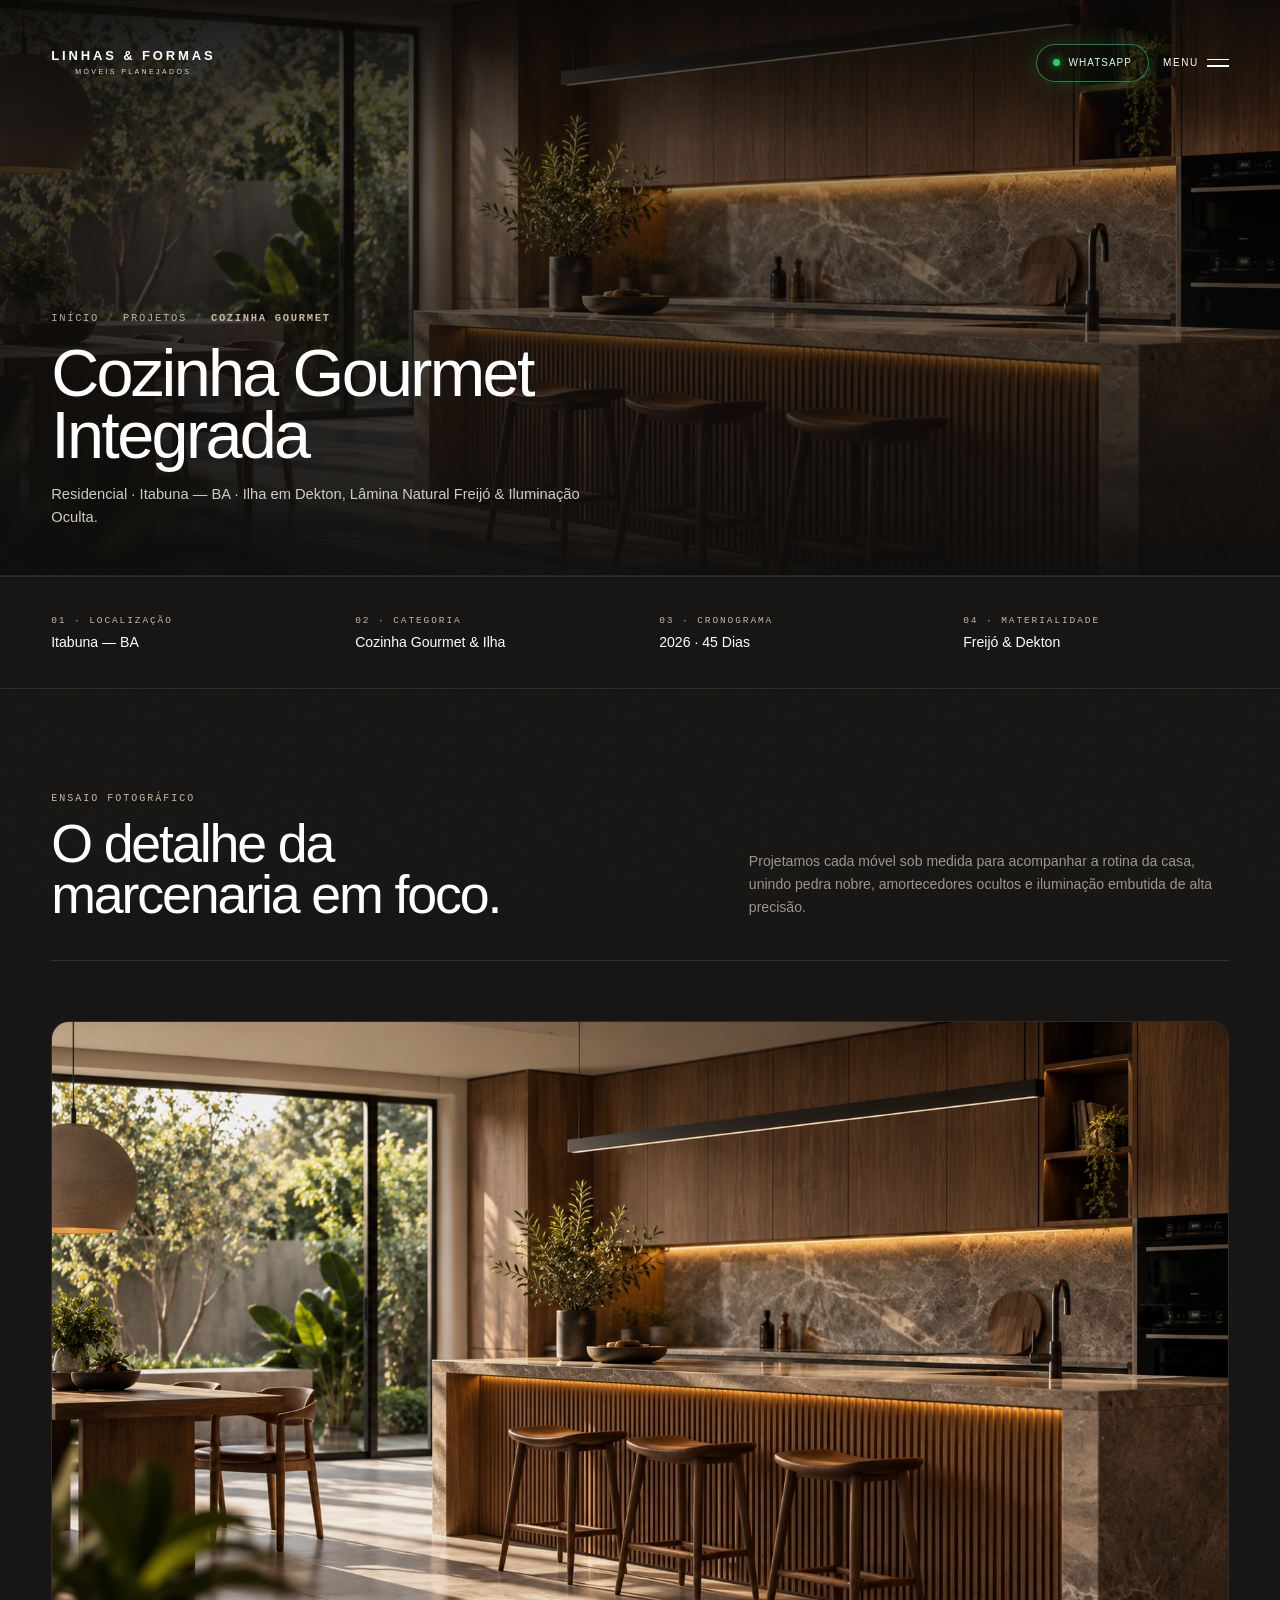
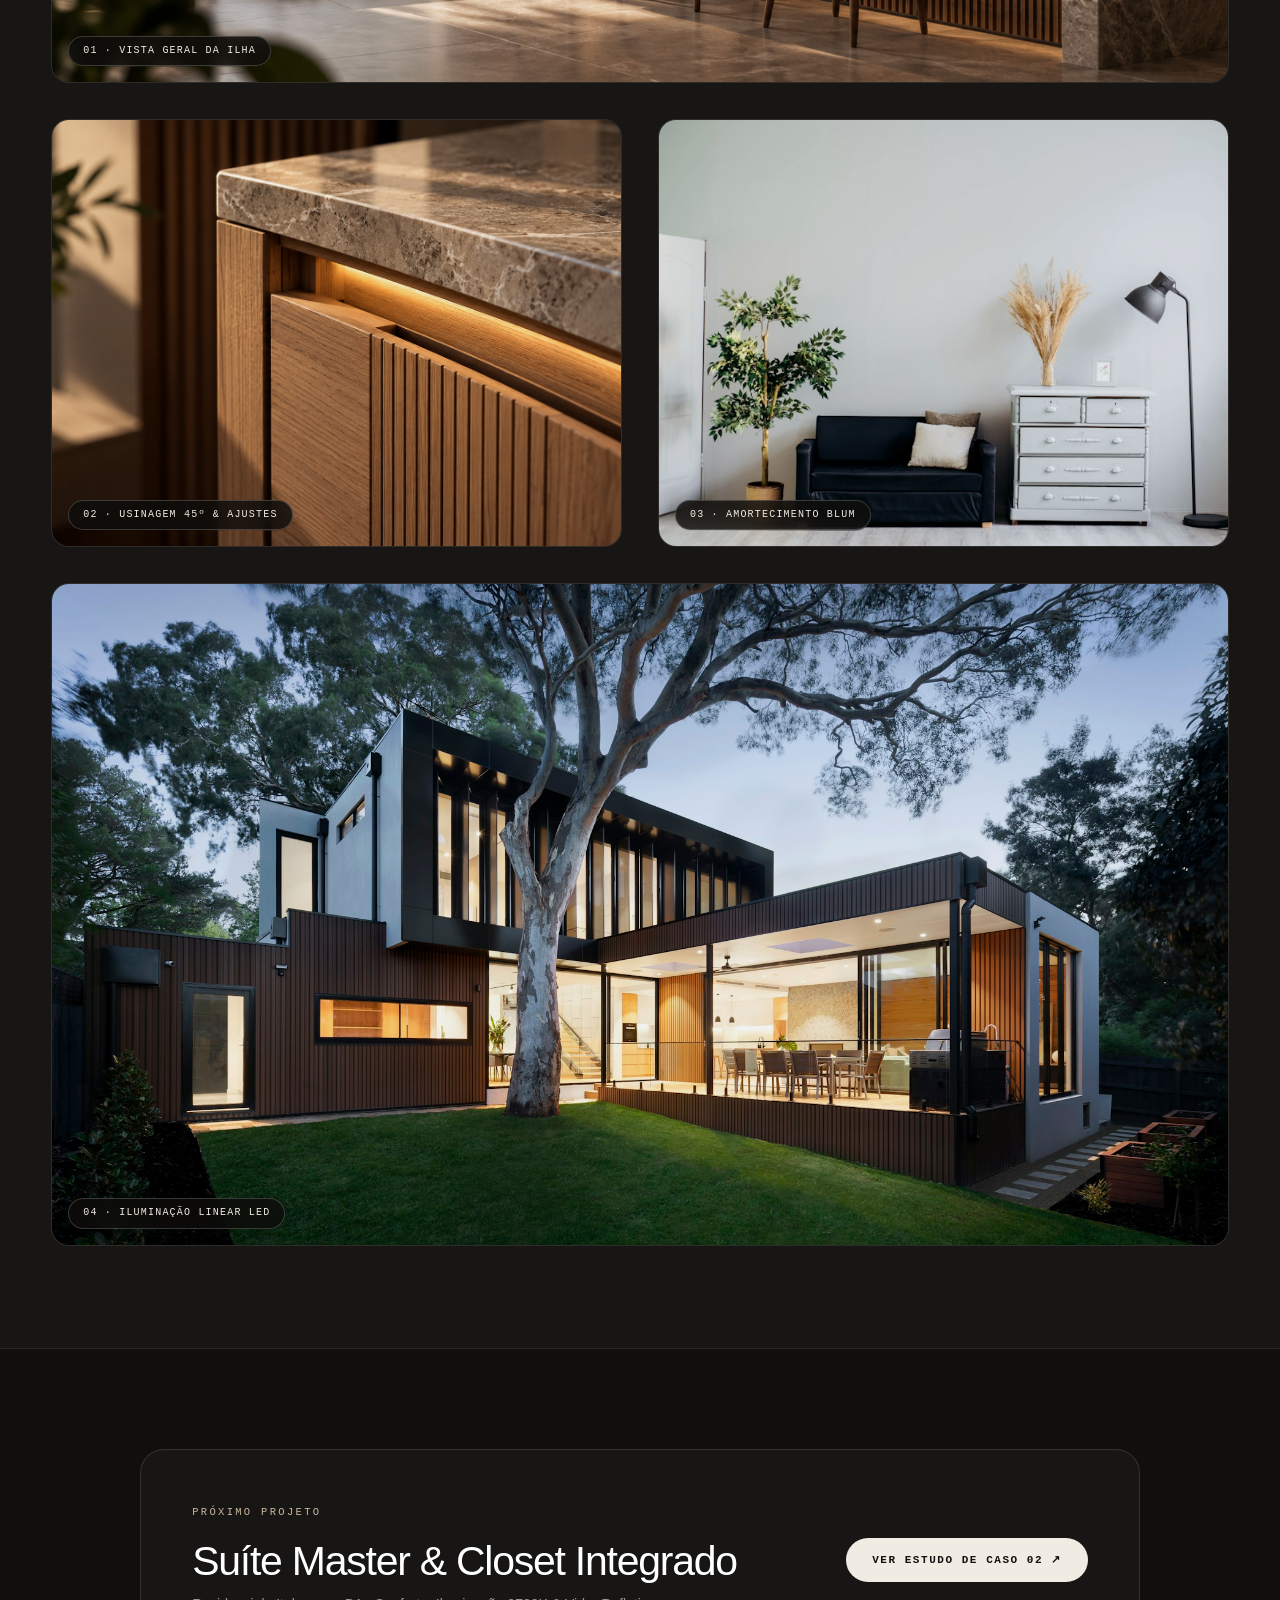
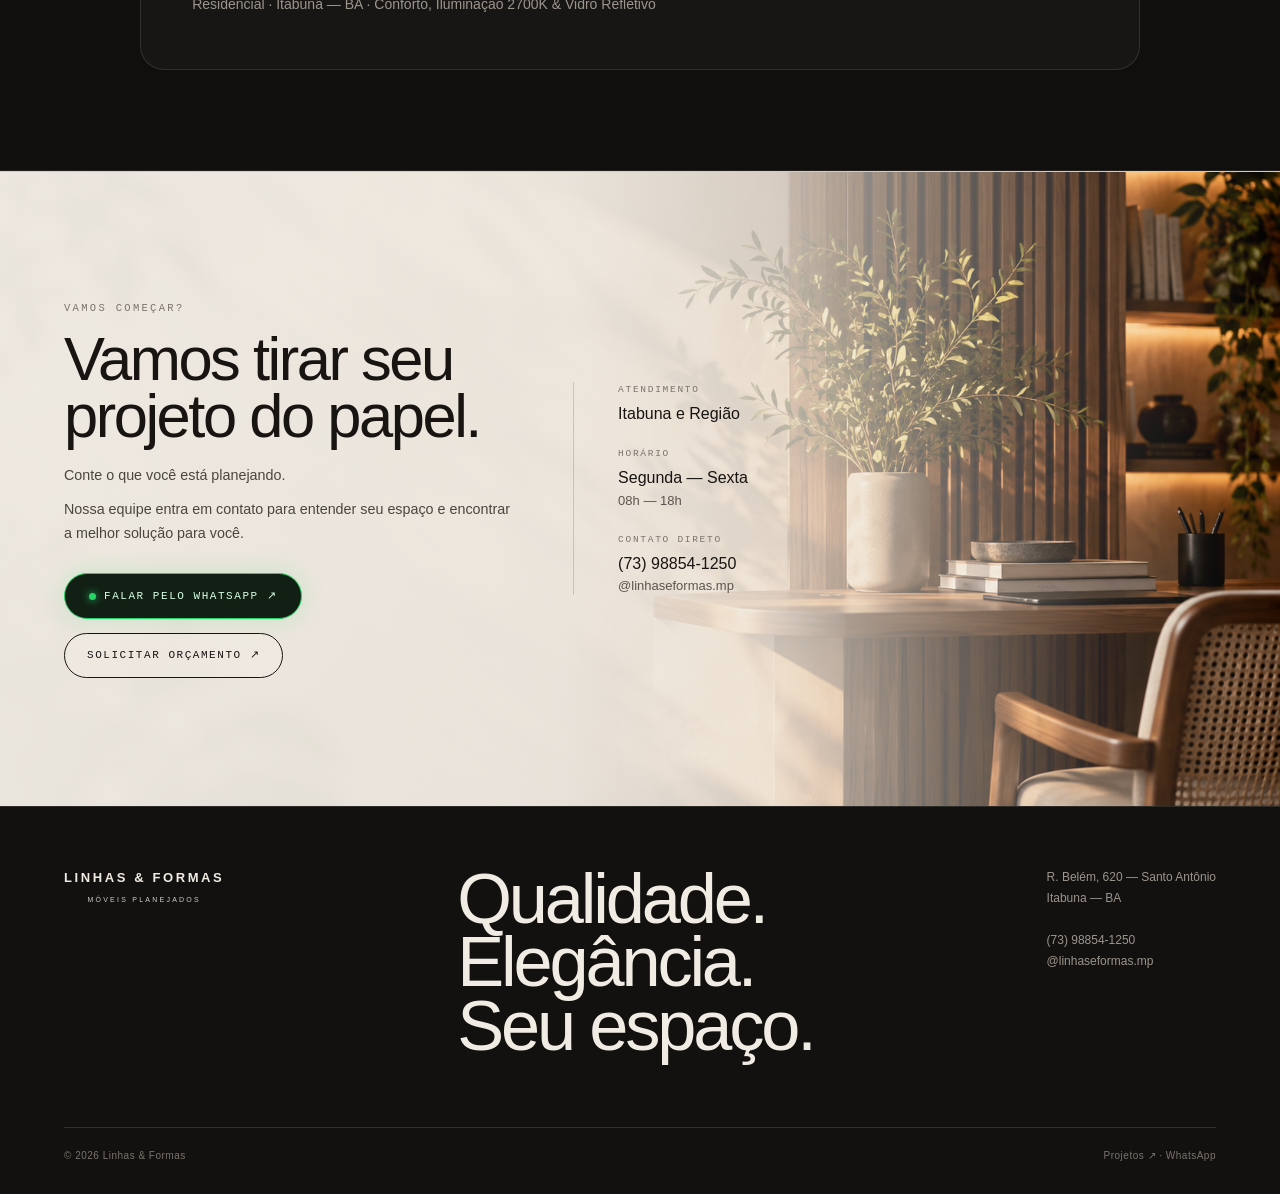
==== projeto-01.html @ cb38737c "Site institucional Linhas e Formas - Versao Completa" ====
<!doctype html>
<html lang="pt-BR">
<head>
  <meta charset="utf-8">
  <meta name="viewport" content="width=device-width, initial-scale=1">
  <title>Cozinha Gourmet Integrada — Linhas &amp; Formas</title>
  <meta name="description" content="Estudo de caso do Projeto 01: Cozinha Gourmet Integrada sob medida em Itabuna — BA. Lâmina natural de nogueira, ilha Calacatta e iluminação oculta.">
  <link rel="preconnect" href="https://fonts.googleapis.com">
  <link rel="preconnect" href="https://fonts.gstatic.com" crossorigin>
  <link href="https://fonts.googleapis.com/css2?family=DM+Sans:ital,opsz,wght@0,9..40,400..600;1,9..40,400..600&family=DM+Serif+Display:ital@0;1&display=swap" rel="stylesheet">
  <link rel="stylesheet" href="styles.css">
</head>
<body class="page-project">
  <div class="progress" aria-hidden="true"></div>
  <div class="cursor" aria-hidden="true"></div>

  <header>
    <a class="logo" href="index.html" aria-label="Linhas e Formas — Página Inicial">
      LINHAS &amp; FORMAS<small>MÓVEIS PLANEJADOS</small>
    </a>
    <div class="header-right">
      <a class="wa magnetic" href="https://wa.me/5573988541250" target="_blank" rel="noopener noreferrer" aria-label="Falar no WhatsApp com a Linhas &amp; Formas">
        <i></i> WhatsApp
      </a>
      <button class="menu-btn" aria-label="Abrir menu de navegação" aria-expanded="false" aria-controls="menuOverlay">
        <span class="menu-label">Menu</span>
        <span class="menu-icon"><span></span><span></span></span>
      </button>
    </div>
  </header>

  <!-- Menu Overlay Editorial Cinematográfico — Duas Colunas com Preview -->
  <div class="menu-overlay" id="menuOverlay" aria-hidden="true" role="dialog" aria-modal="true" aria-label="Menu de navegação">
    <div class="menu-overlay-body">
      <div class="menu-overlay-head">
        <div class="menu-overlay-logo">LINHAS &amp; FORMAS<small>MÓVEIS PLANEJADOS</small></div>
        <button class="menu-close-btn" aria-label="Fechar menu">
          Fechar <span aria-hidden="true">✕</span>
        </button>
      </div>

      <div class="menu-overlay-inner">
        <div class="menu-col-main">
          <span class="menu-col-label">Navegação Editorial</span>
          <nav class="menu-nav-main" aria-label="Menu principal">
            <a href="index.html" class="" data-preview-img="assets/images/unsplash/hero-home.jpg" data-preview-cat="01 · Início" data-preview-sub="Residência, Design &amp; Interiores">
              <span class="menu-num">01</span> Início
            </a>
            <a href="projetos.html" class="" data-preview-img="assets/images/unsplash/hero-projetos.jpg" data-preview-cat="02 · Portfólio" data-preview-sub="Projetos Reais sob Medida">
              <span class="menu-num">02</span> Projetos
            </a>
            <a href="index.html#ambientes" class="menu-close-link" data-preview-img="assets/images/cozinhas.png" data-preview-cat="03 · Ambientes" data-preview-sub="Cozinhas, Dormitórios, Closets e Salas">
              <span class="menu-num">03</span> Ambientes
            </a>
            <a href="index.html#processo" class="menu-close-link" data-preview-img="assets/images/unsplash/process-marcenaria.jpg" data-preview-cat="04 · Processo" data-preview-sub="Medição, Projeto 3D, Produção &amp; Instalação">
              <span class="menu-num">04</span> Processo
            </a>
            <a href="index.html#contato" class="menu-close-link" data-preview-img="assets/images/cta.png" data-preview-cat="05 · Contato" data-preview-sub="Atendimento Dedicado · Itabuna — BA">
              <span class="menu-num">05</span> Contato
            </a>
          </nav>
        </div>

        <div class="menu-col-preview" aria-hidden="true">
          <div class="menu-preview-frame">
            <div class="menu-preview-media">
              <img id="menuPreviewImg" src="assets/images/unsplash/hero-home.jpg" alt="Preview da seção" loading="eager" decoding="async">
            </div>
            <div class="menu-preview-caption">
              <span class="menu-preview-cat" id="menuPreviewCat">01 · Início</span>
              <span class="menu-preview-sub" id="menuPreviewSub">Residência, Design &amp; Interiores</span>
            </div>
            <div class="inner-frame"></div>
          </div>
        </div>
      </div>

      <div class="menu-overlay-subgrid">
        <div class="menu-sub-item">
          <span class="menu-sub-label">Ações Rápidas</span>
          <div class="menu-sub-links">
            <a href="projetos.html">Ver portfólio completo ↗</a>
            <a href="https://wa.me/5573988541250" target="_blank" rel="noopener noreferrer">Falar no WhatsApp ↗</a>
          </div>
        </div>
        <div class="menu-sub-item">
          <span class="menu-sub-label">Showroom &amp; Fábrica</span>
          <p class="menu-sub-text">R. Belém, 620 — Santo Antônio · Itabuna — BA<br>Segunda a Sexta · 08h às 18h</p>
        </div>
      </div>
    </div>

    <div class="menu-overlay-footer" aria-hidden="true">
      <span>R. Belém, 620 — Santo Antônio · Itabuna — BA</span>
      <span>(73) 98854-1250 · @linhaseformas.mp</span>
    </div>
  </div>

  <main>
    <section class="project-hero">
      <div class="project-hero-bg">
        <img src="assets/images/cozinhas.png" alt="Cozinha Gourmet Integrada" fetchpriority="high" loading="eager" decoding="async" width="1920" height="1080">
      </div>
      <div class="project-hero-scrim"></div>
      <div class="project-hero-inner">
        <div class="project-hero-content">
          <div class="breadcrumb-nav">
            <a href="index.html">Início</a>
            <span>/</span>
            <a href="projetos.html">Projetos</a>
            <span>/</span>
            <strong>Cozinha Gourmet</strong>
          </div>
          <h1>Cozinha Gourmet<br>Integrada</h1>
          <p class="hero-copy">Residencial · Itabuna — BA · Ilha em Dekton, Lâmina Natural Freijó &amp; Iluminação Oculta.</p>
        </div>
      </div>
    </section>

    <!-- Ficha Técnica Editorial -->
    <section class="project-meta-bar" aria-label="Ficha técnica do projeto">
      <div class="project-meta-inner">
        <div class="meta-item">
          <span class="meta-label">01 · LOCALIZAÇÃO</span>
          <strong>Itabuna — BA</strong>
        </div>
        <div class="meta-item">
          <span class="meta-label">02 · CATEGORIA</span>
          <strong>Cozinha Gourmet &amp; Ilha</strong>
        </div>
        <div class="meta-item">
          <span class="meta-label">03 · CRONOGRAMA</span>
          <strong>2026 · 45 Dias</strong>
        </div>
        <div class="meta-item">
          <span class="meta-label">04 · MATERIALIDADE</span>
          <strong>Freijó &amp; Dekton</strong>
        </div>
      </div>
    </section>

    <!-- Ensaio Fotográfico com Lightbox Integrado -->
    <section class="case-narrative" id="ensaio">
      <div class="case-narrative-inner">
        <div class="case-head">
          <div>
            <div class="kicker">Ensaio Fotográfico</div>
            <h2 class="section-title">O detalhe da<br>marcenaria em foco.</h2>
          </div>
          <p>Projetamos cada móvel sob medida para acompanhar a rotina da casa, unindo pedra nobre, amortecedores ocultos e iluminação embutida de alta precisão.</p>
        </div>

        <div class="case-grid">
          <div class="case-card-main cursor--view" data-shot-index="0" role="button" tabindex="0" aria-label="Ampliar fotografia: Vista Geral da Ilha Gourmet">
            <div class="shot-media">
              <img src="assets/images/cozinhas.png" alt="Vista Geral da Ilha Gourmet" loading="lazy" decoding="async" width="1200" height="750">
              <div class="shot-badge">01 · Vista Geral da Ilha</div>
            </div>
          </div>

          <div class="case-card-detail cursor--view" data-shot-index="1" role="button" tabindex="0" aria-label="Ampliar fotografia: Usinagem e Acabamento">
            <div class="shot-media">
              <img src="assets/images/materialidade.png" alt="Detalhe de usinagem e junta de precisão" loading="lazy" decoding="async" width="600" height="750">
              <div class="shot-badge">02 · Usinagem 45º &amp; Ajustes</div>
            </div>
          </div>

          <div class="case-card-detail cursor--view" data-shot-index="2" role="button" tabindex="0" aria-label="Ampliar fotografia: Gaveteiros Internos">
            <div class="shot-media">
              <img src="assets/images/unsplash/case-story-det1.jpg" alt="Gavetões internos com amortecimento" loading="lazy" decoding="async" width="600" height="750">
              <div class="shot-badge">03 · Amortecimento Blum</div>
            </div>
          </div>

          <div class="case-card-main cursor--view" data-shot-index="3" role="button" tabindex="0" aria-label="Ampliar fotografia: Perspectiva com Nichos">
            <div class="shot-media">
              <img src="assets/images/unsplash/case-hero.jpg" alt="Perspectiva frontal com nichos iluminados" loading="lazy" decoding="async" width="1200" height="750">
              <div class="shot-badge">04 · Iluminação Linear LED</div>
            </div>
          </div>
        </div>
      </div>
    </section>

    <!-- Próximo Projeto -->
    <section class="next-project-nav" aria-label="Navegar para o próximo projeto">
      <div class="next-project-inner">
        <div class="next-project-content">
          <span class="next-kicker">PRÓXIMO PROJETO</span>
          <h2>Suíte Master &amp; Closet Integrado</h2>
          <p>Residencial · Itabuna — BA · Conforto, Iluminação 2700K &amp; Vidro Refletivo</p>
        </div>
        <a href="projeto-02.html" class="next-project-btn magnetic">Ver estudo de caso 02 ↗</a>
      </div>
    </section>

    <!-- 17. CTA FINAL / CONVERSÃO (SEÇÃO PRINCIPAL DE CONVERSÃO) -->
    <section class="cta cta-conversion" id="contato">
      <div class="cta-bg-layer" aria-hidden="true">
        <img src="assets/images/cta.png" alt="Ambiente planejado Linhas &amp; Formas com marcenaria sob medida" class="cta-bg-img" loading="lazy" decoding="async" width="1920" height="1080">
        <div class="cta-bg-scrim"></div>
      </div>

      <div class="cta-inner reveal">
        <!-- Coluna Esquerda: Headline, Texto, CTAs -->
        <div class="cta-col-main">
          <div class="kicker">VAMOS COMEÇAR?</div>
          <h2 class="cta-title">Vamos tirar seu<br>projeto do papel.</h2>
          <div class="cta-body">
            <p>Conte o que você está planejando.</p>
            <p>Nossa equipe entra em contato para entender seu espaço e encontrar a melhor solução para você.</p>
          </div>
          <div class="cta-actions">
            <a class="wa magnetic" href="https://wa.me/5573988541250" target="_blank" rel="noopener noreferrer" aria-label="Falar pelo WhatsApp com a Linhas &amp; Formas">
              <i></i> FALAR PELO WHATSAPP ↗
            </a>
            <a class="outline-btn magnetic" href="https://wa.me/5573988541250?text=Ol%C3%A1%2C%20gostaria%20de%20solicitar%20um%20or%C3%A7amento%20para%20o%20meu%20projeto." target="_blank" rel="noopener noreferrer" aria-label="Solicitar orçamento para seu projeto">
              SOLICITAR ORÇAMENTO ↗
            </a>
          </div>
        </div>

        <!-- Coluna Centro: Informações de Atendimento -->
        <div class="cta-col-info">
          <div class="cta-info-block">
            <span class="info-label">ATENDIMENTO</span>
            <strong>Itabuna e Região</strong>
          </div>
          <div class="cta-info-block">
            <span class="info-label">HORÁRIO</span>
            <strong>Segunda — Sexta</strong>
            <small>08h — 18h</small>
          </div>
          <div class="cta-info-block">
            <span class="info-label">CONTATO DIRETO</span>
            <strong><a href="tel:+5573988541250">(73) 98854-1250</a></strong>
            <small><a href="https://instagram.com/linhaseformas.mp" target="_blank" rel="noopener noreferrer">@linhaseformas.mp</a></small>
          </div>
        </div>

        <!-- Coluna Direita: Suporte visual cta.png (área limpa de respiro para a marcenaria) -->
        <div class="cta-col-visual-space" aria-hidden="true"></div>
      </div>
    </section>
  </main>

  <footer>
    <div class="foot-top">
      <div>
        <div class="foot-brand">LINHAS &amp; FORMAS<small>MÓVEIS PLANEJADOS</small></div>
      </div>
      <div>
        <div class="foot-title">Qualidade.<br>Elegância.<br>Seu espaço.</div>
      </div>
      <div class="foot-side">
        R. Belém, 620 — Santo Antônio<br>Itabuna — BA<br><br>(73) 98854-1250<br>@linhaseformas.mp
      </div>
    </div>
    <div class="foot-bottom">
      <span>© 2026 Linhas &amp; Formas</span>
      <span><a href="projetos.html">Projetos ↗</a> · <a href="https://wa.me/5573988541250" target="_blank" rel="noopener noreferrer">WhatsApp</a></span>
    </div>
  </footer>

  <!-- Lightbox Modal -->
  <div class="lightbox-overlay" id="lightboxModal" aria-hidden="true" role="dialog" aria-modal="true" aria-label="Visualizador imersivo de fotografia">
    <div class="lightbox-backdrop" id="lightboxBackdrop"></div>
    <div class="lightbox-container">
      <div class="lightbox-head">
        <span class="lightbox-counter" id="lightboxCounter">01 / 04</span>
        <button class="lightbox-close-btn" id="lightboxClose" aria-label="Fechar visualizador (Esc)">
          Fechar <span aria-hidden="true">✕</span>
        </button>
      </div>

      <div class="lightbox-stage" id="lightboxStage">
        <button class="lightbox-nav-btn prev" id="lightboxPrev" aria-label="Fotografia anterior">←</button>
        <div class="lightbox-figure">
          <img id="lightboxImg" src="" alt="Ampliação de fotografia do projeto" decoding="async">
        </div>
        <button class="lightbox-nav-btn next" id="lightboxNext" aria-label="Próxima fotografia">→</button>
      </div>

      <div class="lightbox-footer">
        <p class="lightbox-caption" id="lightboxCaption">01 · Perspectiva contínua</p>
      </div>
    </div>
  </div>

  <script src="https://cdn.jsdelivr.net/npm/gsap@3.13.0/dist/gsap.min.js"></script>
  <script src="https://cdn.jsdelivr.net/npm/gsap@3.13.0/dist/ScrollTrigger.min.js"></script>
  <script src="https://cdn.jsdelivr.net/npm/lenis@1.3.11/dist/lenis.min.js"></script>
  <script src="data-projects.js"></script>
  <script src="app.js"></script>
</body>
</html>
---- styles.css ----
/* ==========================================================================
   LINHAS & FORMAS — DESIGN SYSTEM EDITORIAL & ARQUITETÔNICO
   Identidade: Marcenaria de Alto Padrão · Mobiliário sob Medida
   ========================================================================== */

/* --------------------------------------------------------------------------
   01. DESIGN TOKENS (SISTEMA DE VARIÁVEIS)
   -------------------------------------------------------------------------- */
:root {
  /* Paleta Cromática Mineral & Terrosa */
  --ink: #171412;
  --ink-rgb: 23, 20, 18;
  --ink-light: #24201d;
  --cream: #f1ece3;
  --cream-rgb: 241, 236, 227;
  --cream-soft: #f8f4ec;
  --stone: #e1d9ce;
  --stone-warm: #e8e2d9;
  --warm: #c8b7a0;
  --warm-rgb: 200, 183, 160;
  --muted: #7a746c;
  --muted-light: #9c958c;

  /* Superfícies Escuras Arquitetônicas */
  --dark: #12110f;
  --dark-rgb: 18, 17, 15;
  --dark-surface: #181614;
  --dark-elevated: #241f1a;
  --dark-border: rgba(241, 236, 227, 0.12);

  /* Linhas & Divisores de Desenho Técnico */
  --line: rgba(23, 20, 18, 0.12);
  --line-strong: rgba(23, 20, 18, 0.24);
  --line-subtle: rgba(23, 20, 18, 0.06);
  --lightline: rgba(241, 236, 227, 0.14);
  --lightline-strong: rgba(241, 236, 227, 0.32);
  --lightline-subtle: rgba(241, 236, 227, 0.07);

  /* Ação & Contato */
  --green: #25d366;
  --green-glow: rgba(37, 211, 102, 0.18);

  /* Tipografia Estrutural (Geist Sans & Geist Mono) */
  --font-sans: "Geist", -apple-system, BlinkMacSystemFont, "Segoe UI", Roboto, sans-serif;
  --font-serif: "Geist", -apple-system, BlinkMacSystemFont, "Segoe UI", Roboto, sans-serif;
  --font-mono: "Geist Mono", SFMono-Regular, Menlo, Monaco, Consolas, monospace;

  /* Escala de Espaçamento Editorial (Grid 8pt) */
  --space-3xs: 0.25rem;  /* 4px */
  --space-2xs: 0.5rem;   /* 8px */
  --space-xs:  0.75rem;  /* 12px */
  --space-sm:  1rem;     /* 16px */
  --space-md:  1.5rem;   /* 24px */
  --space-lg:  2rem;     /* 32px */
  --space-xl:  3rem;     /* 48px */
  --space-2xl: 4.5rem;   /* 72px */
  --space-3xl: 6rem;     /* 96px */

  /* Curvas de Motion Editorial */
  --ease-editorial: cubic-bezier(0.16, 1, 0.3, 1);
  --ease-soft: cubic-bezier(0.25, 1, 0.5, 1);
  --duration-fast: 0.22s;
  --duration-normal: 0.45s;
  --duration-slow: 0.85s;
  --duration-deliberate: 1.3s;

  /* Geometria & Molduras */
  --radius-sm: 4px;
  --radius-md: 10px;
  --radius-lg: 20px;
  --radius-card: 26px;
  --radius-pill: 9999px;
}

/* --------------------------------------------------------------------------
   02. RESET & FUNDAÇÃO
   -------------------------------------------------------------------------- */
*, *::before, *::after {
  box-sizing: border-box;
  margin: 0;
  padding: 0;
}

html {
  scroll-behavior: auto;
  text-size-adjust: 100%;
  -webkit-text-size-adjust: 100%;
  overflow-x: hidden;
  width: 100%;
}

body {
  margin: 0;
  background-color: var(--cream);
  color: var(--ink);
  font-family: var(--font-sans);
  font-size: 15px;
  line-height: 1.65;
  font-weight: 400;
  overflow-x: hidden;
  width: 100%;
  -webkit-font-smoothing: antialiased;
  -moz-osx-font-smoothing: grayscale;
}

body.page-project,
body.page-projetos {
  background-color: #0e0d0c;
  color: var(--cream);
}


/* Textura sutil de granulação arquitetônica */
body::before {
  content: "";
  position: fixed;
  inset: 0;
  pointer-events: none;
  z-index: 900;
  opacity: 0.024;
  background-image: url("data:image/svg+xml,%3Csvg xmlns='http://www.w3.org/2000/svg' width='160' height='160' viewBox='0 0 160 160'%3E%3Cfilter id='n'%3E%3CfeTurbulence type='fractalNoise' baseFrequency='.85' numOctaves='3' stitchTiles='stitch'/%3E%3C/filter%3E%3Crect width='100%25' height='100%25' filter='url(%23n)'/%3E%3C/svg%3E");
}

::selection {
  background: #2b251f;
  color: #f5f0e8;
}

a {
  text-decoration: none;
  color: inherit;
  transition: opacity var(--duration-fast) var(--ease-editorial), color var(--duration-fast) var(--ease-editorial);
}

img, video {
  display: block;
  width: 100%;
  height: 100%;
  object-fit: cover;
}

button {
  font: inherit;
  background: none;
  border: none;
  cursor: pointer;
  color: inherit;
}

/* --------------------------------------------------------------------------
   03. ELEMENTOS DE SISTEMA & CURSOR CONTEXTUAL (DESKTOP)
   -------------------------------------------------------------------------- */
.progress {
  position: fixed;
  z-index: 999;
  left: 0;
  top: 0;
  width: 0%;
  height: 2px;
  background: #ffffff;
  mix-blend-mode: difference;
  pointer-events: none;
}

.cursor {
  position: fixed;
  z-index: 1000;
  width: 14px;
  height: 14px;
  border: 1px solid rgba(255, 255, 255, 0.75);
  border-radius: 50%;
  pointer-events: none;
  transform: translate(-50%, -50%) scale(0);
  mix-blend-mode: difference;
  transition: transform 0.2s var(--ease-editorial), background-color 0.2s ease, border-color 0.2s ease, width 0.22s ease, height 0.22s ease;
}

.cursor.show {
  transform: translate(-50%, -50%) scale(1);
}

.cursor.cursor--link {
  width: 26px;
  height: 26px;
  background-color: rgba(255, 255, 255, 0.15);
  border-color: #ffffff;
}

.cursor.cursor--view {
  width: 38px;
  height: 38px;
  background-color: rgba(255, 255, 255, 0.1);
  border-color: rgba(255, 255, 255, 0.9);
}

.cursor.cursor--hotspot {
  width: 32px;
  height: 32px;
  border-color: #ffffff;
  background-color: rgba(255, 255, 255, 0.25);
}

/* Acessibilidade de Foco */
:focus-visible {
  outline: 2px solid currentColor;
  outline-offset: 3px;
}

button:focus-visible,
a:focus-visible {
  outline: 2px solid #ffffff;
  outline-offset: 3px;
}

/* --------------------------------------------------------------------------
   04. CABEÇALHO & NAVEGAÇÃO
   -------------------------------------------------------------------------- */
header {
  position: fixed;
  z-index: 100;
  left: 0;
  top: 0;
  width: 100%;
  padding: clamp(28px, 3.4vw, 44px) clamp(32px, 4vw, 64px);
  display: flex;
  align-items: center;
  justify-content: space-between;
  color: #ffffff;
  background: transparent;
  border-bottom: none;
  box-shadow: none;
  transition: padding var(--duration-normal) var(--ease-editorial),
              background var(--duration-normal) var(--ease-editorial),
              border-color var(--duration-normal) var(--ease-editorial),
              box-shadow var(--duration-normal) var(--ease-editorial);
}

/* Scrim Gradient de Proteção no Topo — Garante 100% de legibilidade sobre qualquer fotografia */
header::before {
  content: "";
  position: absolute;
  top: 0;
  left: 0;
  right: 0;
  height: 140px;
  background: linear-gradient(180deg, rgba(8, 7, 6, 0.68) 0%, rgba(8, 7, 6, 0.28) 55%, rgba(8, 7, 6, 0) 100%);
  pointer-events: none;
  z-index: -1;
  opacity: 1;
  transition: opacity var(--duration-normal) var(--ease-editorial);
}

header.scrolled::before {
  opacity: 0;
}

header.scrolled {
  background: rgba(9, 7, 6, 0.92);
  backdrop-filter: blur(18px);
  -webkit-backdrop-filter: blur(18px);
  border-bottom: 1px solid rgba(255, 255, 255, 0.10);
  box-shadow: 0 8px 32px rgba(0, 0, 0, 0.45);
  padding: 14px 36px;
}

/* Home Header: Logo perfeitamente centralizada */
header.header-home {
  position: fixed;
  display: flex;
  align-items: center;
  justify-content: space-between;
}

header.header-home .logo {
  position: absolute;
  left: 50%;
  transform: translateX(-50%);
  text-align: center;
}

.header-left {
  display: flex;
  align-items: center;
}

.header-city {
  font-size: 9px;
  letter-spacing: 0.2em;
  text-transform: uppercase;
  color: rgba(255, 255, 255, 0.7);
  font-weight: 500;
}

.logo {
  font-size: 13px;
  font-weight: 600;
  letter-spacing: 0.22em;
  line-height: 0.95;
  display: inline-block;
  transition: transform var(--duration-fast);
}

.logo:active {
  transform: scale(0.98);
}

.logo small {
  display: block;
  font-size: 7px;
  text-align: center;
  letter-spacing: 0.34em;
  margin-top: 6px;
  font-weight: 400;
  opacity: 0.85;
}

.nav {
  display: flex;
  gap: 34px;
  font-size: 10px;
  text-transform: uppercase;
  letter-spacing: 0.16em;
  font-weight: 500;
}

.nav a {
  opacity: 0.72;
  position: relative;
  padding: 4px 0;
  transition: opacity var(--duration-fast);
}

.nav a::after {
  content: "";
  position: absolute;
  bottom: 0;
  left: 0;
  width: 0%;
  height: 1px;
  background-color: currentColor;
  transition: width var(--duration-normal) var(--ease-editorial);
}

.nav a:hover,
.nav a.active {
  opacity: 1;
}

.nav a:hover::after,
.nav a.active::after {
  width: 100%;
}

.header-right {
  display: flex;
  gap: 14px;
  align-items: center;
}

.mini-link {
  font-size: 10px;
  letter-spacing: 0.12em;
  text-transform: uppercase;
  font-weight: 500;
  border: 1px solid rgba(255, 255, 255, 0.38);
  padding: 10px 16px;
  border-radius: var(--radius-pill);
  transition: background-color var(--duration-fast), border-color var(--duration-fast), transform var(--duration-fast);
}

.mini-link:hover {
  background-color: rgba(255, 255, 255, 0.12);
  border-color: #ffffff;
}

.mini-link:active {
  transform: scale(0.97);
}

.wa {
  display: inline-flex;
  align-items: center;
  gap: 9px;
  border: 1px solid rgba(37, 211, 102, 0.6);
  padding: 10px 16px;
  border-radius: var(--radius-pill);
  color: #d9ffe5;
  background: rgba(5, 20, 10, 0.3);
  font-size: 10px;
  letter-spacing: 0.1em;
  text-transform: uppercase;
  font-weight: 500;
  box-shadow: 0 0 24px var(--green-glow);
  transition: transform var(--duration-fast) var(--ease-editorial), background var(--duration-normal) var(--ease-editorial), color var(--duration-normal) var(--ease-editorial), box-shadow var(--duration-normal) var(--ease-editorial);
}

.wa:hover {
  background: var(--green);
  color: #06150b;
  box-shadow: 0 0 36px rgba(37, 211, 102, 0.4);
  transform: translateY(-1px);
}

.wa:active {
  transform: scale(0.97);
}

.wa i {
  width: 7px;
  height: 7px;
  border-radius: 50%;
  background: var(--green);
  box-shadow: 0 0 8px var(--green);
  flex-shrink: 0;
}

/* Botão Menu — visível em todos os viewports */
.menu-btn {
  display: flex;
  align-items: center;
  gap: 8px;
  padding: 8px 0;
  cursor: pointer;
  z-index: 102;
}

.menu-label {
  font-size: 10px;
  letter-spacing: 0.16em;
  text-transform: uppercase;
  font-weight: 500;
  color: inherit;
  transition: opacity var(--duration-fast);
}

.menu-btn:hover .menu-label {
  opacity: 0.65;
}

.menu-icon {
  display: flex;
  flex-direction: column;
  justify-content: center;
  gap: 5px;
  width: 22px;
}

.menu-icon span {
  display: block;
  width: 22px;
  height: 1.5px;
  background: currentColor;
  transition: transform var(--duration-normal) var(--ease-editorial), opacity var(--duration-fast);
}

.menu-btn.open .menu-icon span:first-child {
  transform: translateY(6.5px) rotate(45deg);
}

.menu-btn.open .menu-icon span:last-child {
  transform: translateY(-6.5px) rotate(-45deg);
}

/* Breadcrumb integrado no header (só projeto-01.html) */
.header-breadcrumb {
  position: absolute;
  left: 50%;
  transform: translateX(-50%);
  display: flex;
  align-items: center;
  gap: 8px;
  font-size: 10px;
  letter-spacing: 0.12em;
  text-transform: uppercase;
  font-weight: 500;
  color: rgba(255, 255, 255, 0.75);
  white-space: nowrap;
  pointer-events: none;
}

.header-breadcrumb a {
  pointer-events: auto;
  color: rgba(255, 255, 255, 0.6);
  transition: color var(--duration-fast);
}

.header-breadcrumb a:hover {
  color: #ffffff;
}

.header-breadcrumb .sep {
  opacity: 0.4;
  font-size: 9px;
}

.header-breadcrumb .bc-current {
  color: rgba(255, 255, 255, 0.95);
}

/* Mobile toggle legado (mantido para compatibilidade) */
.mobile-toggle {
  display: none;
  flex-direction: column;
  justify-content: center;
  gap: 5px;
  width: 34px;
  height: 34px;
  padding: 0;
  z-index: 102;
}

.mobile-toggle span {
  display: block;
  width: 22px;
  height: 1.5px;
  background: #ffffff;
  transition: transform var(--duration-normal) var(--ease-editorial), opacity var(--duration-fast);
}

.mobile-toggle.open span:first-child {
  transform: translateY(6.5px) rotate(45deg);
}

.mobile-toggle.open span:last-child {
  transform: translateY(-6.5px) rotate(-45deg);
}


/* Menu Overlay Editorial Cinematográfico — Full Screen, Duas Colunas com Preview */
.menu-overlay {
  position: fixed;
  inset: 0;
  background: #0d0c0b;
  color: var(--cream);
  z-index: 999;
  display: flex;
  flex-direction: column;
  padding: 0 clamp(20px, 4vw, 56px) clamp(16px, 2.5vh, 28px);
  opacity: 0;
  pointer-events: none;
  transform: translateY(20px);
  transition: opacity 0.45s var(--ease-editorial), transform 0.45s var(--ease-editorial);
  backdrop-filter: blur(24px);
  -webkit-backdrop-filter: blur(24px);
  box-sizing: border-box;
}

.menu-overlay.open {
  opacity: 1;
  pointer-events: auto;
  transform: translateY(0);
}

.menu-overlay-body {
  flex: 1;
  overflow-y: auto;
  min-height: 0;
  display: flex;
  flex-direction: column;
  justify-content: flex-start;
  -webkit-overflow-scrolling: touch;
  scrollbar-width: thin;
  scrollbar-color: rgba(255, 255, 255, 0.18) transparent;
  padding-bottom: 20px;
}

.menu-overlay-body::-webkit-scrollbar {
  width: 4px;
}

.menu-overlay-body::-webkit-scrollbar-thumb {
  background: rgba(255, 255, 255, 0.18);
  border-radius: 2px;
}

/* Header interno do overlay (logo + botão fechar) */
.menu-overlay-head {
  display: flex;
  align-items: center;
  justify-content: space-between;
  padding: clamp(14px, 2vw, 24px) 0;
  border-bottom: 1px solid var(--lightline-subtle);
  margin-bottom: clamp(16px, 2vw, 28px);
  flex-shrink: 0;
}

.menu-overlay-logo {
  font-size: 13px;
  font-weight: 600;
  letter-spacing: 0.22em;
  line-height: 0.95;
}

.menu-overlay-logo small {
  display: block;
  font-size: 7px;
  letter-spacing: 0.34em;
  margin-top: 6px;
  font-weight: 400;
  opacity: 0.6;
}

.menu-close-btn {
  display: flex;
  align-items: center;
  gap: 8px;
  font-size: 10px;
  letter-spacing: 0.16em;
  text-transform: uppercase;
  font-weight: 500;
  color: var(--cream);
  opacity: 0.85;
  cursor: pointer;
  padding: 6px 12px;
  border-radius: var(--radius-pill);
  border: 1px solid var(--lightline-subtle);
  transition: opacity var(--duration-fast), border-color var(--duration-fast), background-color var(--duration-fast);
}

.menu-close-btn:hover {
  opacity: 1;
  border-color: rgba(255, 255, 255, 0.4);
  background-color: rgba(255, 255, 255, 0.06);
}

.menu-close-btn span {
  font-size: 11px;
  line-height: 1;
}

/* Grid interno: links principais + preview visual */
.menu-overlay-inner {
  display: grid;
  grid-template-columns: 1.15fr 0.85fr;
  gap: clamp(24px, 4vw, 56px);
  align-items: center;
  flex: 1;
  min-height: min-content;
}

.menu-col-label {
  display: block;
  font-size: 9px;
  letter-spacing: 0.22em;
  text-transform: uppercase;
  color: var(--muted-light);
  margin-bottom: 12px;
  font-weight: 500;
  opacity: 0;
}

.menu-nav-main {
  display: flex;
  flex-direction: column;
  gap: 2px;
}

.menu-nav-main a {
  font-family: var(--font-serif);
  font-size: clamp(30px, 3.8vw, 58px);
  line-height: 1.12;
  color: var(--cream);
  opacity: 0;
  display: flex;
  align-items: baseline;
  gap: clamp(10px, 1.4vw, 20px);
  letter-spacing: -0.02em;
  transition: color var(--duration-fast) var(--ease-editorial), transform var(--duration-fast) var(--ease-editorial), opacity var(--duration-fast) ease;
  padding: 3px 0;
}

.menu-num {
  font-family: var(--font-sans);
  font-size: clamp(10px, 0.95vw, 12px);
  letter-spacing: 0.16em;
  font-weight: 500;
  color: var(--muted-light);
  transition: color var(--duration-fast) ease;
  flex-shrink: 0;
}

.menu-nav-main a:hover {
  color: #ffffff;
  transform: translateX(8px);
}

.menu-nav-main a:hover .menu-num {
  color: var(--warm);
}

/* Focus contextual entre links no hover */
.menu-nav-main:hover a:not(:hover) {
  opacity: 0.38 !important;
}

.menu-nav-main a.active {
  color: var(--warm);
}

/* Coluna de Preview Visual Contextual (Desktop) */
.menu-col-preview {
  display: block;
  width: 100%;
  max-width: 420px;
  aspect-ratio: 16 / 11;
  border-radius: 18px;
  overflow: hidden;
  background: #141210;
  box-shadow: 0 20px 50px rgba(0, 0, 0, 0.65);
  border: 1px solid rgba(255, 255, 255, 0.08);
  justify-self: end;
  position: relative;
  opacity: 0;
}

.menu-preview-frame {
  position: relative;
  width: 100%;
  height: 100%;
  overflow: hidden;
  border-radius: 18px;
}

.menu-preview-media {
  position: absolute;
  inset: 0;
  width: 100%;
  height: 100%;
}

.menu-preview-media img {
  width: 100%;
  height: 100%;
  object-fit: cover;
  transition: transform 0.6s var(--ease-editorial), filter 0.6s ease;
}

.menu-preview-caption {
  position: absolute;
  bottom: 14px;
  left: 14px;
  right: 14px;
  padding: 8px 14px;
  background: rgba(14, 12, 10, 0.82);
  backdrop-filter: blur(14px);
  -webkit-backdrop-filter: blur(14px);
  border: 1px solid rgba(241, 236, 227, 0.14);
  border-radius: 10px;
  display: flex;
  flex-direction: column;
  gap: 2px;
  z-index: 3;
  pointer-events: none;
  transition: opacity 0.35s ease, transform 0.35s ease;
}

.menu-preview-cat {
  font-size: 9px;
  letter-spacing: 0.18em;
  text-transform: uppercase;
  color: var(--warm);
  font-weight: 600;
}

.menu-preview-sub {
  font-size: 11.5px;
  color: var(--cream);
  font-weight: 400;
  line-height: 1.3;
  white-space: nowrap;
  overflow: hidden;
  text-overflow: ellipsis;
}

/* Moldura interna concêntrica no preview */
.menu-preview-frame .inner-frame {
  position: absolute;
  inset: 10px;
  pointer-events: none;
  border: 1px solid rgba(255, 255, 255, 0.14);
  border-radius: 8px;
  z-index: 2;
}

/* Subgrid de Ações Rápidas & Contato */
.menu-overlay-subgrid {
  display: grid;
  grid-template-columns: 1fr 1fr;
  gap: 28px;
  padding-top: clamp(14px, 1.8vw, 24px);
  border-top: 1px solid var(--lightline-subtle);
  margin-top: clamp(14px, 1.8vw, 24px);
  flex-shrink: 0;
  opacity: 0;
}

.menu-sub-label {
  display: block;
  font-size: 9px;
  letter-spacing: 0.2em;
  text-transform: uppercase;
  color: var(--muted-light);
  margin-bottom: 6px;
  font-weight: 500;
}

.menu-sub-links {
  display: flex;
  flex-wrap: wrap;
  gap: 16px;
}

.menu-sub-links a {
  font-size: 12.5px;
  color: var(--cream);
  opacity: 0.82;
  transition: opacity var(--duration-fast), color var(--duration-fast), transform var(--duration-fast);
  display: inline-block;
}

.menu-sub-links a:hover {
  opacity: 1;
  color: var(--warm);
  transform: translateX(3px);
}

.menu-sub-text {
  font-size: 11.5px;
  color: var(--muted-light);
  line-height: 1.5;
  margin: 0;
}

/* Footer do overlay */
.menu-overlay-footer {
  border-top: 1px solid var(--lightline-subtle);
  padding-top: 12px;
  margin-top: auto;
  display: flex;
  justify-content: space-between;
  align-items: flex-end;
  font-size: 10.5px;
  color: var(--muted-light);
  letter-spacing: 0.04em;
  line-height: 1.5;
  opacity: 0;
  flex-shrink: 0;
}

/* Regras de altura para laptops compactos e telas médias */
@media (max-height: 800px) {
  .menu-overlay-head {
    padding: 12px 0;
    margin-bottom: 12px;
  }
  .menu-col-label {
    margin-bottom: 8px;
  }
  .menu-nav-main a {
    font-size: clamp(24px, 3.2vw, 42px);
    padding: 2px 0;
    gap: 12px;
  }
  .menu-col-preview {
    max-width: 340px;
    aspect-ratio: 16 / 10;
  }
  .menu-overlay-subgrid {
    margin-top: 14px;
    padding-top: 12px;
    gap: 20px;
  }
  .menu-overlay-footer {
    padding-top: 10px;
  }
}

@media (max-height: 680px) {
  .menu-overlay {
    padding: 0 clamp(16px, 3vw, 36px) 12px;
  }
  .menu-overlay-head {
    padding: 8px 0;
    margin-bottom: 8px;
  }
  .menu-nav-main a {
    font-size: clamp(20px, 2.6vw, 32px);
    padding: 1px 0;
    gap: 8px;
  }
  .menu-col-preview {
    max-width: 260px;
    aspect-ratio: 16 / 9;
  }
  .menu-preview-caption {
    display: none;
  }
  .menu-overlay-subgrid {
    margin-top: 10px;
    padding-top: 8px;
    gap: 12px;
  }
  .menu-sub-links a {
    font-size: 11.5px;
  }
  .menu-sub-text {
    font-size: 10.5px;
  }
  .menu-overlay-footer {
    display: none;
  }
}

@media (max-height: 560px) {
  .menu-col-preview {
    display: none;
  }
  .menu-overlay-inner {
    grid-template-columns: 1fr;
    gap: 12px;
  }
  .menu-nav-main a {
    font-size: 20px;
    padding: 2px 0;
  }
  .menu-overlay-subgrid {
    margin-top: 8px;
    padding-top: 8px;
    grid-template-columns: 1fr 1fr;
  }
}

@media (max-width: 960px) {
  .menu-overlay-inner {
    grid-template-columns: 1fr;
    gap: 16px;
  }

  .menu-col-preview {
    display: none;
  }

  .menu-nav-main a {
    font-size: clamp(26px, 6vw, 42px);
    gap: 12px;
  }

  .menu-overlay-subgrid {
    grid-template-columns: 1fr;
    gap: 16px;
    padding-top: 16px;
    margin-top: 16px;
  }
}


/* --------------------------------------------------------------------------
   05. HERO SECTIONS (HOME, PORTFÓLIO, DETALHE)
   -------------------------------------------------------------------------- */
.hero {
  height: 100svh;
  min-height: 680px;
  padding: 0;
  background: var(--dark-elevated);
  color: #ffffff;
}

.hero-card {
  height: 100%;
  position: relative;
  overflow: hidden;
  border: none;
  border-radius: 0;
  isolation: isolate;
}

/* Passe-partout Arquitetônico — Linha Interna de 1px Real Nítido com Cálculo Concêntrico Perfeito */
/* Regra Geométrica: R_dentro = R_fora - distancia_entre_bordas */
.inner-frame {
  position: absolute;
  inset: 16px;
  pointer-events: none;
  z-index: 4;
  border: 1px solid rgba(255, 255, 255, 0.18);
  border-radius: 12px; /* 28px (fora) - 16px (distância) = 12px (dentro) */
  box-sizing: border-box;
  opacity: 0.85;
  transition: border-color 0.4s var(--ease-editorial),
              opacity 0.4s var(--ease-editorial),
              box-shadow 0.4s var(--ease-editorial),
              transform 0.4s var(--ease-editorial);
}

.inner-frame svg {
  display: none;
}

/* No Hero: recuo generoso e linha de 1px cristalina */
.hero-card .inner-frame,
.project-hero-inner .inner-frame {
  inset: clamp(16px, 2.5vw, 32px);
  border-radius: 16px;
  border-color: rgba(255, 255, 255, 0.22);
}

/* Hover na Web: iluminação e destaque sutil de 1px */
@media (hover: hover) and (pointer: fine) {
  .ambiente-card:hover .inner-frame,
  .p-card:hover .inner-frame,
  .block-next-card:hover .inner-frame,
  .hero-card:hover .inner-frame,
  .project-hero-inner:hover .inner-frame {
    border-color: rgba(255, 255, 255, 0.55);
    opacity: 1;
    box-shadow: 0 0 10px rgba(255, 255, 255, 0.15);
  }
}


.hero-card::after {
  content: "";
  position: absolute;
  inset: 0;
  z-index: -1;
  background: linear-gradient(90deg, rgba(9, 7, 6, 0.78), rgba(9, 7, 6, 0.28) 55%, rgba(9, 7, 6, 0.12)),
              linear-gradient(0deg, rgba(9, 7, 6, 0.6), transparent 50%);
}

.hero-media {
  position: absolute;
  inset: -5%;
  z-index: -2;
}

.hero-media img {
  filter: saturate(0.82);
  transform: scale(1.04);
}

.hero-content {
  position: absolute;
  left: clamp(36px, 4.5vw, 64px);
  top: 50%;
  transform: translateY(-44%);
  max-width: min(720px, calc(100% - 130px));
}

.eyebrow {
  font-size: 10px;
  letter-spacing: 0.2em;
  text-transform: uppercase;
  opacity: 0.8;
  margin-bottom: 24px;
  font-weight: 500;
}

.hero h1 {
  font-family: var(--font-serif);
  font-weight: 400;
  font-size: clamp(56px, 8.2vw, 130px);
  line-height: 0.88;
  letter-spacing: -0.05em;
  margin: 0;
}

.hero-copy {
  font-size: 15px;
  line-height: 1.65;
  max-width: 380px;
  color: rgba(255, 255, 255, 0.8);
  margin: 24px 0 28px;
}

.outline-btn {
  display: inline-flex;
  gap: 14px;
  align-items: center;
  border-bottom: 1px solid rgba(255, 255, 255, 0.7);
  padding: 0 0 8px;
  font-size: 10px;
  letter-spacing: 0.15em;
  text-transform: uppercase;
  font-weight: 500;
  transition: border-color var(--duration-fast), color var(--duration-fast);
}

.outline-btn:hover {
  border-color: #ffffff;
  color: #ffffff;
}

.hero-index {
  position: absolute;
  right: clamp(34px, 4.2vw, 56px);
  top: 50%;
  transform: translateY(-50%);
  display: flex;
  flex-direction: column;
  gap: 14px;
  font-size: 10px;
  letter-spacing: 0.12em;
}

.hero-index span {
  opacity: 0.35;
}

.hero-index .active {
  opacity: 1;
  font-weight: 600;
}

.hero-sign {
  position: absolute;
  left: 50%;
  bottom: clamp(28px, 3.6vw, 46px);
  transform: translateX(-50%);
  text-align: center;
  font-size: 11px;
  letter-spacing: 0.28em;
  white-space: nowrap;
  pointer-events: none;
}

.hero-sign small {
  display: block;
  font-size: 7px;
  letter-spacing: 0.34em;
  margin-top: 6px;
  opacity: 0.85;
}

.scroll {
  position: absolute;
  right: clamp(34px, 4.2vw, 56px);
  bottom: clamp(28px, 3.6vw, 46px);
  font-size: 9px;
  text-transform: uppercase;
  letter-spacing: 0.16em;
  display: flex;
  gap: 10px;
  align-items: center;
  pointer-events: none;
}

.scroll i {
  width: 1px;
  height: 36px;
  background: #ffffff;
  opacity: 0.8;
}

@media (max-width: 960px), (max-height: 720px) {
  .hero-index,
  .hero-sign,
  .scroll {
    display: none !important;
  }
}

/* --------------------------------------------------------------------------
   05. HERO PARA ESTUDO DE CASO / PROJETOS INDIVIDUAIS
   -------------------------------------------------------------------------- */
.project-hero {
  position: relative;
  width: 100%;
  min-height: 460px;
  height: 64svh;
  max-height: 700px;
  background: #0e0d0c;
  color: var(--cream);
  overflow: hidden;
  display: flex;
  align-items: flex-end;
  padding: clamp(100px, 14vh, 130px) clamp(20px, 4vw, 64px) clamp(36px, 5vh, 52px);
  border-bottom: 1px solid rgba(241, 236, 227, 0.1);
}

.project-hero-bg {
  position: absolute;
  inset: 0;
  width: 100%;
  height: 100%;
  z-index: 1;
}

.project-hero-bg img {
  width: 100%;
  height: 100%;
  object-fit: cover;
  object-position: center 40%;
  filter: brightness(0.85) contrast(1.04);
}

.project-hero-scrim {
  position: absolute;
  inset: 0;
  z-index: 2;
  background:
    linear-gradient(180deg, rgba(14, 13, 12, 0.45) 0%, rgba(14, 13, 12, 0.1) 35%, rgba(14, 13, 12, 0.75) 80%, rgba(14, 13, 12, 0.96) 100%),
    linear-gradient(90deg, rgba(14, 13, 12, 0.75) 0%, rgba(14, 13, 12, 0.25) 55%, transparent 100%);
  pointer-events: none;
}

.project-hero-inner {
  position: relative;
  z-index: 3;
  width: 100%;
  max-width: 1360px;
  margin: 0 auto;
}

.project-hero-content {
  max-width: 820px;
}

.project-hero-content .breadcrumb-nav {
  display: flex;
  align-items: center;
  gap: 8px;
  font-family: var(--font-mono);
  font-size: 10.5px;
  letter-spacing: 0.16em;
  text-transform: uppercase;
  color: var(--warm);
  margin-bottom: 14px;
}

.project-hero-content .breadcrumb-nav a {
  color: rgba(241, 236, 227, 0.7);
  text-decoration: none;
  transition: color 0.2s;
}

.project-hero-content .breadcrumb-nav a:hover {
  color: #ffffff;
}

.project-hero-content .breadcrumb-nav span {
  opacity: 0.4;
}

.project-hero-content h1 {
  font-family: var(--font-sans);
  font-weight: 400;
  font-size: clamp(34px, 5.2vw, 70px);
  line-height: 0.94;
  letter-spacing: -0.04em;
  color: #ffffff;
  margin: 0 0 16px;
}

.project-hero-content .hero-copy {
  font-size: clamp(14px, 1.15vw, 16.5px);
  line-height: 1.6;
  color: rgba(241, 236, 227, 0.85);
  margin: 0;
  max-width: 560px;
}



/* --------------------------------------------------------------------------
   06. SEÇÕES EDITORIAIS & STORYTELLING
   -------------------------------------------------------------------------- */
/* --------------------------------------------------------------------------
   06. SEÇÃO 02: TRANSFORMAÇÃO NARRATIVA SCROLL-DRIVEN (VÍDEO 3D EDITORIAL)
   -------------------------------------------------------------------------- */
.transform-story {
  position: relative;
  width: 100%;
  height: 100vh;
  height: 100svh;
  background: #0e0d0c;
  color: var(--cream);
  overflow: hidden;
  border: none;
  border-bottom: none;
}

.transform-stage {
  position: relative;
  width: 100%;
  height: 100%;
  overflow: hidden;
  padding: 0;
  box-sizing: border-box;
}

/* Fundo Fullscreen Cinematográfico */
.transform-media-full {
  position: absolute;
  inset: 0;
  width: 100%;
  height: 100%;
  z-index: 1;
  pointer-events: none;
  overflow: hidden;
  background: #0e0d0c;
}

.transform-canvas {
  position: absolute;
  inset: 0;
  width: 100%;
  height: 100%;
  display: block;
  pointer-events: none;
}

/* Scrim sutil para contraste tipográfico */
.transform-full-scrim {
  position: absolute;
  inset: 0;
  pointer-events: none;
  background:
    radial-gradient(ellipse at center, rgba(14, 13, 12, 0.12) 0%, rgba(14, 13, 12, 0.5) 65%, rgba(14, 13, 12, 0.9) 100%),
    linear-gradient(180deg, rgba(14, 13, 12, 0.6) 0%, transparent 18%, transparent 80%, rgba(14, 13, 12, 0.65) 100%);
}

/* Metadados de Canto Editoriais */
.geo-corner-meta {
  position: absolute;
  inset: 0;
  pointer-events: none;
  z-index: 10;
  font-family: var(--font-sans);
  color: rgba(241, 236, 227, 0.62);
  text-transform: uppercase;
}

.geo-meta-time {
  position: absolute;
  top: clamp(80px, 9.5vh, 105px);
  left: clamp(32px, 4.5vw, 64px);
  font-size: 11px;
  letter-spacing: 0.22em;
  font-weight: 500;
}

.geo-meta-brand {
  position: absolute;
  top: clamp(80px, 9.5vh, 105px);
  right: clamp(32px, 4.5vw, 64px);
  font-size: 10px;
  letter-spacing: 0.26em;
  font-weight: 500;
}

.geo-meta-scroll {
  position: absolute;
  bottom: clamp(28px, 4.5vh, 48px);
  left: clamp(28px, 4.5vw, 64px);
  font-size: 10px;
  letter-spacing: 0.26em;
  display: flex;
  align-items: center;
  gap: 6px;
}

.geo-meta-counter {
  position: absolute;
  bottom: clamp(28px, 4.5vh, 48px);
  right: clamp(28px, 4.5vw, 64px);
  font-size: 11px;
  letter-spacing: 0.22em;
  font-weight: 500;
}

/* Camada Gráfica Vetorial SVG (Linhas 1px & Pontos Focais) */
.geo-svg-layer {
  position: absolute;
  inset: 0;
  width: 100%;
  height: 100%;
  pointer-events: none;
  z-index: 4;
  overflow: visible;
}

.geo-svg-group {
  opacity: 0;
  will-change: opacity;
}

.geo-line {
  fill: none;
  stroke: rgba(241, 236, 227, 0.65);
  stroke-width: 1px;
  stroke-linecap: round;
  stroke-linejoin: round;
}

.geo-dot-outer {
  fill: none;
  stroke: rgba(241, 236, 227, 0.85);
  stroke-width: 1px;
}

.geo-dot-inner {
  fill: rgba(241, 236, 227, 0.95);
}

.geo-dot-pulse {
  fill: none;
  stroke: rgba(241, 236, 227, 0.25);
  stroke-width: 1px;
  animation: geoDotPulse 2.8s infinite ease-in-out;
}

@keyframes geoDotPulse {
  0%, 100% { r: 5px; opacity: 0.7; }
  50% { r: 14px; opacity: 0; }
}

/* Camada Tipográfica Editorial Pura */
.geo-narrative-layer {
  position: absolute;
  inset: 0;
  width: 100%;
  height: 100%;
  pointer-events: none;
  z-index: 6;
}

.geo-moment {
  position: absolute;
  pointer-events: auto;
  opacity: 0;
  will-change: opacity, transform;
}

/* Momento 00s: Entrada */
.geo-intro {
  left: clamp(32px, 7vw, 110px);
  top: 50%;
  transform: translateY(-50%);
  max-width: 480px;
}

.geo-eyebrow {
  display: block;
  font-family: var(--font-mono);
  font-size: 10px;
  letter-spacing: 0.22em;
  text-transform: uppercase;
  color: var(--warm);
  margin-bottom: 14px;
  font-weight: 500;
  text-shadow: 0 2px 10px rgba(0, 0, 0, 0.9);
}

.geo-intro-title {
  font-family: var(--font-sans);
  font-size: clamp(38px, 4.8vw, 76px);
  font-weight: 400;
  line-height: 0.94;
  letter-spacing: -0.04em;
  color: #ffffff;
  margin: 0 0 16px;
  text-shadow: 0 2px 24px rgba(0, 0, 0, 0.9);
}

.geo-intro-desc {
  font-family: var(--font-sans);
  font-size: clamp(13.5px, 1.15vw, 16px);
  line-height: 1.6;
  color: rgba(241, 236, 227, 0.85);
  margin: 0;
  text-shadow: 0 2px 14px rgba(0, 0, 0, 0.9);
}

/* Tipografia das Anotações 3D */
.geo-label {
  display: block;
  font-family: var(--font-mono);
  font-size: clamp(11px, 1vw, 13px);
  letter-spacing: 0.24em;
  text-transform: uppercase;
  color: #dfc8af;
  margin: 0 0 6px;
  font-weight: 600;
  text-shadow: 0 2px 14px rgba(0, 0, 0, 1), 0 0 24px rgba(0, 0, 0, 0.95);
}

.geo-desc-title {
  font-family: var(--font-sans);
  font-size: clamp(20px, 2.2vw, 30px);
  font-weight: 450;
  line-height: 1.12;
  letter-spacing: -0.03em;
  color: #ffffff;
  margin: 0 0 6px;
  text-shadow: 0 2px 16px rgba(0, 0, 0, 0.95);
}

.geo-desc {
  font-family: var(--font-sans);
  font-size: clamp(16px, 1.45vw, 22px);
  font-weight: 400;
  line-height: 1.35;
  color: #ffffff;
  letter-spacing: -0.015em;
  margin: 0;
  text-shadow: 0 2px 16px rgba(0, 0, 0, 1), 0 0 30px rgba(0, 0, 0, 0.95);
}

/* Momento 01: FORMAS */
.geo-m1 {
  top: clamp(105px, 16vh, 165px);
  right: clamp(36px, 6.5vw, 100px);
  text-align: left;
  max-width: 320px;
}

/* Momento 02: DETALHES */
.geo-m2 {
  top: clamp(210px, 34vh, 320px);
  right: clamp(36px, 6.5vw, 100px);
  text-align: left;
  max-width: 320px;
}

/* Momento 03: MATÉRIA */
.geo-m3 {
  top: clamp(280px, 46vh, 420px);
  right: clamp(36px, 6.5vw, 100px);
  text-align: left;
  max-width: 320px;
}

/* Momento 04: ESPAÇO */
.geo-m4 {
  bottom: clamp(70px, 12vh, 120px);
  left: clamp(36px, 6.5vw, 100px);
  text-align: left;
  max-width: 340px;
}

/* Momento 05: Linhas & Formas Final */
.geo-final {
  top: 50%;
  right: clamp(32px, 8vw, 120px);
  transform: translateY(-50%);
  text-align: left;
  max-width: 340px;
}

.geo-final-eyebrow {
  display: block;
  font-family: var(--font-mono);
  font-size: 10px;
  letter-spacing: 0.22em;
  text-transform: uppercase;
  color: var(--warm);
  margin-bottom: 8px;
  font-weight: 500;
  text-shadow: 0 2px 10px rgba(0, 0, 0, 0.95);
}

.geo-final-title {
  font-family: var(--font-sans);
  font-size: clamp(36px, 4.5vw, 70px);
  font-weight: 400;
  line-height: 0.95;
  letter-spacing: -0.04em;
  color: #ffffff;
  margin: 0 0 12px;
  text-shadow: 0 2px 20px rgba(0, 0, 0, 0.95);
}

.geo-final-desc {
  font-family: var(--font-sans);
  font-size: clamp(13px, 1.1vw, 15.5px);
  line-height: 1.5;
  color: rgba(241, 236, 227, 0.82);
  margin: 0 0 16px;
  text-shadow: 0 2px 14px rgba(0, 0, 0, 0.95);
}

.geo-final-dash {
  width: 36px;
  height: 1px;
  background: rgba(241, 236, 227, 0.45);
}

/* Compatibilidade Legada */
.intro {
  display: none;
}

/* ==========================================================================
   07. SEÇÃO DE PROCESSO — NARRATIVA SCROLL-DRIVEN EDITORIAL & CINEMATOGRÁFICA
   ========================================================================== */
.process-story {
  position: relative;
  width: 100%;
  height: 100vh;
  height: 100svh;
  background: var(--dark);
  color: var(--cream);
  overflow: hidden;
  border-bottom: 1px solid var(--dark-border);
}

.process-stage {
  position: relative;
  width: 100%;
  height: 100%;
  overflow: hidden;
  display: flex;
  align-items: center;
  justify-content: center;
  box-sizing: border-box;
}

/* Indicador Inicial Sutil */
.process-hint {
  position: absolute;
  bottom: clamp(24px, 4.5vh, 44px);
  left: 50%;
  transform: translateX(-50%);
  display: flex;
  flex-direction: column;
  align-items: center;
  gap: 8px;
  font-size: 9px;
  letter-spacing: 0.22em;
  text-transform: uppercase;
  color: rgba(241, 236, 227, 0.72);
  z-index: 10;
  pointer-events: none;
  transition: opacity 0.3s var(--ease-editorial);
}

.process-hint .hint-line {
  width: 1px;
  height: 26px;
  background: linear-gradient(180deg, var(--warm) 0%, transparent 100%);
  animation: hintPulse 2.2s infinite ease-in-out;
}

@keyframes hintPulse {
  0%, 100% { opacity: 0.35; transform: scaleY(0.7); }
  50% { opacity: 1; transform: scaleY(1); }
}

/* Moldura da Fotografia com Expansão Contínua */
.process-media-frame {
  position: absolute;
  width: 42vw;
  height: 50vh;
  border-radius: 20px;
  overflow: hidden;
  box-shadow: 0 24px 72px rgba(0, 0, 0, 0.75);
  background: var(--dark-surface);
  transform-origin: center center;
  will-change: width, height, border-radius, transform, box-shadow;
  z-index: 1;
}

.process-media-frame img {
  width: 100%;
  height: 100%;
  object-fit: cover;
  object-position: center;
  filter: brightness(0.85) saturate(0.92);
  transform-origin: center center;
  transition: filter 0.6s var(--ease-editorial);
}

/* Scrim Gradient Protetor sobre a Foto */
.process-media-scrim {
  position: absolute;
  inset: 0;
  background: linear-gradient(180deg, rgba(10, 9, 8, 0.4) 0%, rgba(10, 9, 8, 0.8) 100%),
              linear-gradient(90deg, rgba(10, 9, 8, 0.88) 0%, rgba(10, 9, 8, 0.4) 55%, rgba(10, 9, 8, 0.78) 100%);
  opacity: 0.85;
  pointer-events: none;
  transition: opacity 0.4s ease;
}

.process-media-frame .inner-frame {
  position: absolute;
  inset: 12px;
  border: 1px solid rgba(241, 236, 227, 0.15);
  border-radius: 12px;
  pointer-events: none;
}

/* Grid de Conteúdo em Camadas */
.process-content-grid {
  position: relative;
  z-index: 5;
  width: 100%;
  max-width: 1360px;
  height: 100%;
  display: grid;
  grid-template-columns: 1.15fr 0.85fr;
  align-items: center;
  justify-content: space-between;
  padding: clamp(32px, 5vw, 64px);
  box-sizing: border-box;
  pointer-events: none;
}

.process-content-grid > * {
  pointer-events: auto;
}

/* Coluna Esquerda: Narrativa */
.process-narrative {
  max-width: 520px;
  display: flex;
  flex-direction: column;
  align-items: flex-start;
}

.process-narrative .kicker {
  font-size: 10px;
  letter-spacing: 0.2em;
  text-transform: uppercase;
  color: var(--warm);
  margin-bottom: 12px;
  font-weight: 500;
}

.process-title {
  font-family: var(--font-serif);
  font-size: clamp(38px, 4.8vw, 76px);
  font-weight: 400;
  line-height: 0.92;
  letter-spacing: -0.045em;
  color: #ffffff;
  margin: 0 0 16px;
  text-shadow: 0 4px 20px rgba(0, 0, 0, 0.6);
}

.process-accent-line {
  width: 44px;
  height: 1px;
  background: var(--warm);
  margin-bottom: 18px;
  opacity: 0.85;
}

.process-desc {
  font-size: clamp(13px, 1.15vw, 15px);
  line-height: 1.7;
  color: rgba(241, 236, 227, 0.88);
  margin: 0 0 28px;
  max-width: 440px;
  text-shadow: 0 2px 10px rgba(0, 0, 0, 0.7);
}

.process-actions .outline-btn {
  border-color: rgba(241, 236, 227, 0.6);
  color: var(--cream);
}

.process-actions .outline-btn:hover {
  border-color: #ffffff;
  background: rgba(255, 255, 255, 0.1);
}

/* Coluna Direita: 4 Etapas Lineares com Linha Conectora SVG */
.process-steps-track {
  position: relative;
  display: flex;
  flex-direction: column;
  gap: clamp(18px, 2.8vh, 28px);
  padding-left: 48px;
  max-width: 420px;
  justify-self: end;
}

.process-connector-svg {
  position: absolute;
  left: 6px;
  top: 12px;
  bottom: 12px;
  width: 32px;
  height: calc(100% - 24px);
  pointer-events: none;
  overflow: visible;
  z-index: 1;
}

.connector-path-fill {
  stroke-dasharray: 400;
  stroke-dashoffset: 400;
  transition: stroke-dashoffset 0.1s linear;
}

.process-step-node {
  position: relative;
  z-index: 2;
  display: flex;
  align-items: flex-start;
  gap: 16px;
  transform: translateY(16px);
  opacity: 0;
}

.step-badge {
  width: 32px;
  height: 32px;
  border-radius: 50%;
  background: rgba(18, 15, 13, 0.9);
  backdrop-filter: blur(12px);
  -webkit-backdrop-filter: blur(12px);
  border: 1px solid rgba(241, 236, 227, 0.24);
  color: var(--warm);
  font-family: var(--font-serif);
  font-size: 13px;
  display: grid;
  place-items: center;
  flex-shrink: 0;
  box-shadow: 0 4px 16px rgba(0, 0, 0, 0.5);
}

.step-text strong {
  display: block;
  font-family: var(--font-sans);
  font-size: clamp(13px, 1.1vw, 15px);
  font-weight: 500;
  color: #ffffff;
  line-height: 1.3;
  text-shadow: 0 2px 8px rgba(0, 0, 0, 0.6);
}

.step-text small {
  display: block;
  font-size: 11px;
  color: var(--muted-light);
  margin-top: 2px;
  line-height: 1.4;
}

/* Micro-Badge no Canto Inferior Direito */
.process-micro-badge {
  position: absolute;
  right: clamp(24px, 4vw, 56px);
  bottom: clamp(20px, 3.5vh, 40px);
  display: inline-flex;
  align-items: center;
  gap: 8px;
  font-size: 9px;
  letter-spacing: 0.16em;
  text-transform: uppercase;
  color: rgba(241, 236, 227, 0.7);
  padding: 6px 14px;
  border-radius: var(--radius-pill);
  background: rgba(18, 15, 13, 0.72);
  backdrop-filter: blur(8px);
  -webkit-backdrop-filter: blur(8px);
  border: 1px solid rgba(241, 236, 227, 0.12);
  box-shadow: 0 4px 16px rgba(0, 0, 0, 0.4);
}

.process-micro-badge .badge-dot {
  width: 5px;
  height: 5px;
  border-radius: 50%;
  background: var(--warm);
  box-shadow: 0 0 8px var(--warm);
}

/* --------------------------------------------------------------------------
   06. BREADCRUMB EDITORIAL & SPECS DE PROJETO
   -------------------------------------------------------------------------- */
.editorial-breadcrumb {
  padding: 16px 5vw 12px;
  background: var(--dark-elevated);
  color: var(--cream);
  display: flex;
  align-items: center;
  gap: 10px;
  font-size: 10px;
  letter-spacing: 0.14em;
  text-transform: uppercase;
  font-weight: 500;
  border-bottom: 1px solid rgba(255, 255, 255, 0.08);
}

.editorial-breadcrumb a {
  opacity: 0.65;
  transition: opacity var(--duration-fast);
}

.editorial-breadcrumb a:hover {
  opacity: 1;
}

.editorial-breadcrumb .sep {
  opacity: 0.35;
  font-weight: 300;
}

.editorial-breadcrumb .current {
  color: var(--warm);
  opacity: 0.95;
}

/* Ficha Técnica / Régua Linear Arquitetônica em Case Study */
.project-info-ruler {
  background: var(--stone-warm);
  padding: 7vw 6vw;
  border-bottom: 1px solid var(--line-subtle);
}

.project-info-head {
  max-width: 720px;
  margin-bottom: 48px;
}

.project-info-head h2 {
  font-family: var(--font-serif);
  font-size: clamp(42px, 5.2vw, 76px);
  font-weight: 400;
  line-height: 0.9;
  letter-spacing: -0.05em;
  margin: 12px 0 16px;
}

.project-info-head p {
  font-size: 14px;
  line-height: 1.7;
  color: #5c564e;
  max-width: 520px;
  margin: 0;
}

.specs-ruler {
  display: grid;
  grid-template-columns: repeat(4, 1fr);
  gap: 32px;
  border-top: 1px solid var(--line-strong);
  border-bottom: 1px solid var(--line-strong);
  padding: 28px 0;
}

.spec-node {
  display: flex;
  flex-direction: column;
  gap: 12px;
}

.spec-idx {
  font-size: 9px;
  letter-spacing: 0.16em;
  font-weight: 500;
  color: var(--muted);
}

.spec-body small {
  display: block;
  font-size: 9px;
  letter-spacing: 0.16em;
  text-transform: uppercase;
  color: var(--muted);
  margin-bottom: 6px;
  font-weight: 500;
}

.spec-body strong {
  font-size: 15px;
  font-weight: 500;
  color: var(--ink);
  letter-spacing: -0.01em;
}

/* Ficha Técnica Legada (Compatibilidade) */
.project-info {
  background: var(--stone-warm);
  padding: 8vw 6vw;
  display: grid;
  grid-template-columns: 1fr 1fr;
  gap: 6vw;
}

.project-info h2 {
  font-family: var(--font-serif);
  font-size: clamp(48px, 5.8vw, 88px);
  font-weight: 400;
  line-height: 0.88;
  letter-spacing: -0.05em;
  margin: 15px 0;
}

.project-info p {
  font-size: 15px;
  line-height: 1.7;
  color: #5c564e;
  max-width: 440px;
}

.specs {
  display: grid;
  grid-template-columns: 1fr 1fr;
  border-top: 1px solid var(--line-strong);
  margin-top: 36px;
}

.spec {
  padding: 18px 0;
  border-bottom: 1px solid var(--line-strong);
}

.spec small {
  display: block;
  font-size: 9px;
  letter-spacing: 0.14em;
  text-transform: uppercase;
  color: var(--muted);
  margin-bottom: 6px;
  font-weight: 500;
}

.spec strong {
  font-size: 15px;
  font-weight: 500;
}

/* ==========================================================================
   07. CANVAS EDITORIAL & PRESETS DE BLOCOS MODULARES (CASE STUDY)
   Princípio: LAYOUT SE ADAPTA À FOTOGRAFIA (PROPORÇÕES LIVRES)
   ========================================================================== */
.editorial-canvas {
  background: var(--dark);
  color: var(--cream);
  padding: 0 0 8vw;
  display: flex;
  flex-direction: column;
  gap: var(--canvas-gap, 6vw);
}

.editorial-block {
  width: 100%;
  position: relative;
  box-sizing: border-box;
}

/* Presets de Espaçamento */
.editorial-block[data-spacing="none"] { padding: 0; }
.editorial-block[data-spacing="compact"] { padding: 2vw 5vw; }
.editorial-block[data-spacing="normal"] { padding: 4vw 5vw; }
.editorial-block[data-spacing="generous"] { padding: 8vw 5vw; }

/* Bloco de Mídia Universal */
.block-media {
  position: relative;
  margin: 0 auto;
  width: 100%;
  box-sizing: border-box;
}

/* Larguras / Enquadramentos */
.block-media[data-width="full"] {
  width: 100%;
  max-width: 100%;
  padding: 0;
}

.block-media[data-width="wide"] {
  max-width: 1600px;
  padding: 0 5vw;
}

.block-media[data-width="contained"] {
  max-width: 1240px;
  padding: 0 5vw;
}

.block-media[data-width="narrow"] {
  max-width: 880px;
  padding: 0 5vw;
}

/* Alinhamentos */
.block-media[data-align="center"] { margin-left: auto; margin-right: auto; }
.block-media[data-align="left"] { margin-left: 0; margin-right: auto; }
.block-media[data-align="right"] { margin-left: auto; margin-right: 0; }

/* Frame de Mídia - Adapta-se ao aspecto nativo ou especificado */
.media-frame {
  position: relative;
  overflow: hidden;
  background: var(--dark-surface);
  border: 1px solid var(--dark-border);
  border-radius: var(--radius-sm);
  contain: paint layout;
}

/* Modo Proporção Livre / Nativa: Não força corte */
.media-frame.is-free {
  aspect-ratio: auto;
}

.media-frame.is-free img,
.media-frame.is-free video {
  width: 100%;
  height: auto;
  max-height: 88vh;
  object-fit: contain;
}

/* Proporções Declaradas (Presets opcionais do CMS) */
.media-frame[data-ratio="16-9"] { aspect-ratio: 16 / 9; }
.media-frame[data-ratio="21-9"] { aspect-ratio: 21 / 9; }
.media-frame[data-ratio="4-3"] { aspect-ratio: 4 / 3; }
.media-frame[data-ratio="3-4"] { aspect-ratio: 3 / 4; }
.media-frame[data-ratio="1-1"] { aspect-ratio: 1 / 1; }
.media-frame[data-ratio="9-16"] { aspect-ratio: 9 / 16; }
.media-frame[data-ratio="3-2"] { aspect-ratio: 3 / 2; }
.media-frame[data-ratio="2-3"] { aspect-ratio: 2 / 3; }

.media-frame img,
.media-frame video {
  width: 100%;
  height: 100%;
  display: block;
  transition: transform 1.2s var(--ease-editorial), filter 0.8s var(--ease-editorial);
  filter: saturate(0.85);
}

.media-caption {
  font-size: 10px;
  letter-spacing: 0.15em;
  text-transform: uppercase;
  color: var(--muted-light);
  margin-top: 14px;
  padding: 0 4px;
  display: flex;
  justify-content: space-between;
  align-items: center;
}

/* Bloco Grid Livre / Composição Assimétrica */
.block-grid-free {
  max-width: 1600px;
  margin: 0 auto;
  padding: 0 5vw;
  display: grid;
  gap: 3vw;
  align-items: start;
}

.block-grid-free[data-columns="2-equal"] {
  grid-template-columns: 1fr 1fr;
}

.block-grid-free[data-columns="asymmetric-60-40"] {
  grid-template-columns: 1.35fr 0.65fr;
}

.block-grid-free[data-columns="asymmetric-40-60"] {
  grid-template-columns: 0.65fr 1.35fr;
}

.block-grid-free[data-columns="3-equal"] {
  grid-template-columns: repeat(3, 1fr);
}

/* Bloco Mídia + Texto Contextual */
.block-media-text {
  max-width: 1440px;
  margin: 0 auto;
  padding: 4vw 5vw;
  display: grid;
  grid-template-columns: 1.15fr 0.85fr;
  gap: 6vw;
  align-items: center;
}

.block-media-text[data-layout="text-left"] {
  grid-template-columns: 0.85fr 1.15fr;
}

.block-media-text[data-layout="text-left"] .media-col {
  order: 2;
}

.block-media-text[data-layout="text-left"] .text-col {
  order: 1;
}

.text-block-idx {
  display: block;
  font-size: 9px;
  letter-spacing: 0.18em;
  text-transform: uppercase;
  color: var(--warm);
  margin-bottom: 10px;
  font-weight: 500;
}

.text-col .kicker {
  color: var(--muted-light);
  margin-bottom: 10px;
}

.text-col h3 {
  font-family: var(--font-serif);
  font-size: clamp(32px, 3.8vw, 54px);
  font-weight: 400;
  letter-spacing: -0.04em;
  line-height: 0.95;
  margin: 0 0 18px;
  color: #ffffff;
}

.text-col p {
  font-size: 14px;
  line-height: 1.7;
  color: #b5ada3;
  max-width: 440px;
  margin: 0;
}

.text-meta-note {
  margin-top: 24px;
  padding-top: 16px;
  border-top: 1px solid var(--dark-border);
  display: flex;
  flex-direction: column;
  gap: 4px;
}

.text-meta-note small {
  font-size: 9px;
  letter-spacing: 0.14em;
  text-transform: uppercase;
  color: var(--muted-light);
}

.text-meta-note span {
  font-size: 13px;
  color: var(--cream);
  font-weight: 400;
}

/* Bloco de Vídeos Verticais / Reels no Canvas */
.block-reels-wrap {
  max-width: 1440px;
  margin: 0 auto;
  padding: 0 5vw;
  width: 100%;
  box-sizing: border-box;
}

/* ==========================================================================
   BLOCO NEXT PROJECT — VISUAL IMERSIVO COM BLUR & LINHA GUIA DE APOIO
   ========================================================================== */
/* ==========================================================================
   BLOCO NEXT PROJECT — VISUAL IMERSIVO COM BLUR & LINHA GUIA DE APOIO
   ========================================================================== */
.block-next-card {
  position: relative;
  display: flex;
  align-items: center;
  justify-content: space-between;
  min-height: 400px;
  padding: clamp(48px, 6vw, 80px) clamp(36px, 5.5vw, 72px);
  max-width: 1280px;
  margin: 0 auto;
  border-radius: var(--radius-card);
  overflow: hidden;
  text-decoration: none;
  color: #ffffff;
  border: none;
  box-shadow: 0 30px 80px rgba(0, 0, 0, 0.6);
  transition: transform 0.6s var(--ease-editorial),
              box-shadow 0.6s var(--ease-editorial);
  cursor: pointer;
  isolation: isolate;
}

.next-card-bg {
  position: absolute;
  inset: -20px;
  z-index: -2;
  overflow: hidden;
}

.next-card-bg img {
  width: 100%;
  height: 100%;
  object-fit: cover;
  filter: blur(14px) brightness(0.35) saturate(1.2);
  transform: scale(1.08);
  transition: transform 1.2s var(--ease-editorial), filter 0.8s var(--ease-editorial);
}

.next-card-overlay {
  position: absolute;
  inset: 0;
  background: radial-gradient(circle at center, rgba(14, 12, 10, 0.35) 0%, rgba(9, 7, 6, 0.82) 100%);
  z-index: -1;
  transition: background 0.6s var(--ease-editorial);
}

.block-next-card {
  border-radius: 32px;
}

.block-next-card .inner-frame {
  inset: 20px;
  border-radius: 12px; /* 32px (fora) - 20px (distância) = 12px (dentro) */
}


.next-card-content {
  position: relative;
  z-index: 2;
  max-width: 600px;
}

.next-kicker {
  display: inline-flex;
  align-items: center;
  gap: 10px;
  font-size: 10px;
  letter-spacing: 0.18em;
  text-transform: uppercase;
  color: var(--warm);
  font-weight: 500;
  margin-bottom: 8px;
}

.next-num {
  font-family: var(--font-serif);
  font-size: 13px;
  padding-right: 8px;
  border-right: 1px solid rgba(255, 255, 255, 0.25);
  line-height: 1;
}

.next-card-content h2 {
  font-family: var(--font-serif);
  font-size: clamp(38px, 4.8vw, 68px);
  font-weight: 400;
  line-height: 0.95;
  letter-spacing: -0.04em;
  color: #ffffff;
  margin: 6px 0 14px;
}

.next-card-content p {
  font-size: 15px;
  line-height: 1.65;
  color: rgba(255, 255, 255, 0.78);
  max-width: 460px;
  margin: 0;
}

.next-card-action {
  position: relative;
  z-index: 2;
  flex-shrink: 0;
}

.next-action-pill {
  display: inline-flex;
  align-items: center;
  gap: 12px;
  padding: 16px 28px;
  border-radius: var(--radius-pill);
  background: rgba(255, 255, 255, 0.1);
  backdrop-filter: blur(16px);
  -webkit-backdrop-filter: blur(16px);
  border: 1px solid rgba(255, 255, 255, 0.35);
  font-size: 11px;
  letter-spacing: 0.14em;
  text-transform: uppercase;
  font-weight: 500;
  color: #ffffff;
  box-shadow: 0 8px 24px rgba(0, 0, 0, 0.3);
  transition: transform 0.4s var(--ease-editorial),
              background 0.4s var(--ease-editorial),
              border-color 0.4s var(--ease-editorial),
              box-shadow 0.4s var(--ease-editorial);
}

.next-action-pill i {
  font-style: normal;
  transition: transform 0.3s var(--ease-editorial);
}

/* Hover no Next Project Card */
@media (hover: hover) and (pointer: fine) {
  .block-next-card:hover {
    transform: translateY(-6px);
    box-shadow: 0 36px 90px rgba(0, 0, 0, 0.7), 0 0 40px rgba(255, 255, 255, 0.08);
  }

  .block-next-card:hover .next-card-bg img {
    filter: blur(6px) brightness(0.48) saturate(1.25);
    transform: scale(1.04);
  }

  .block-next-card:hover .next-action-pill {
    background: #ffffff;
    color: var(--ink);
    border-color: #ffffff;
    box-shadow: 0 12px 32px rgba(255, 255, 255, 0.25);
    transform: translateX(4px);
  }

  .block-next-card:hover .next-action-pill i {
    transform: translateX(4px);
  }
}


/* --------------------------------------------------------------------------
   04. CATEGORIAS DE AMBIENTES (EDITORIAL SOB MEDIDA)
   -------------------------------------------------------------------------- */
.ambientes-section {
  background: var(--cream);
  color: var(--ink);
  padding: clamp(60px, 9vw, 120px) clamp(20px, 5vw, 64px);
  position: relative;
  overflow: hidden;
  border-top: 1px solid var(--line-subtle);
}

.ambientes-head {
  display: flex;
  justify-content: space-between;
  align-items: flex-end;
  max-width: 1440px;
  margin: 0 auto clamp(36px, 5vw, 60px);
  gap: 32px;
}

.ambientes-head .kicker {
  font-family: var(--font-mono);
  font-size: 10px;
  letter-spacing: 0.2em;
  text-transform: uppercase;
  color: var(--muted);
  margin-bottom: 12px;
  font-weight: 500;
}

.ambientes-head .section-title {
  font-family: var(--font-serif);
  font-size: clamp(34px, 4.4vw, 68px);
  font-weight: 400;
  line-height: 0.95;
  letter-spacing: -0.04em;
  color: var(--ink);
  margin: 0;
}

.ambientes-action {
  max-width: 440px;
  display: flex;
  flex-direction: column;
  gap: 20px;
  align-items: flex-start;
}

.ambientes-lead {
  font-size: clamp(13.5px, 1.1vw, 15px);
  line-height: 1.65;
  color: var(--muted);
  margin: 0;
}

/* Grid Editorial com Proporções Arquitetônicas */
.ambientes-grid {
  display: grid;
  grid-template-columns: repeat(2, 1fr);
  gap: clamp(32px, 4.5vw, 56px);
  max-width: 1440px;
  margin: 0 auto;
}

.ambiente-card {
  position: relative;
  display: flex;
  flex-direction: column;
  text-decoration: none;
  color: inherit;
  cursor: pointer;
  transition: transform 0.5s var(--ease-editorial), opacity 0.5s var(--ease-editorial);
}

.ambiente-card.card-left {
  align-self: start;
}

.ambiente-card.card-right {
  align-self: start;
  margin-top: clamp(20px, 3.5vw, 48px);
}

.ambiente-media {
  position: relative;
  width: 100%;
  aspect-ratio: 16 / 11;
  overflow: hidden;
  border-radius: 20px;
  background: var(--dark-surface);
  border: none;
  box-shadow: 0 16px 40px rgba(0, 0, 0, 0.08);
  transition: box-shadow 0.5s var(--ease-editorial);
}

.ambiente-media img {
  width: 100%;
  height: 100%;
  object-fit: cover;
  filter: saturate(0.92);
  transition: transform 0.8s var(--ease-editorial), filter 0.6s ease;
}

.ambiente-media .inner-frame {
  position: absolute;
  inset: 14px;
  border: 1px solid rgba(255, 255, 255, 0.25);
  border-radius: 12px;
  pointer-events: none;
  z-index: 4;
  box-sizing: border-box;
  opacity: 0.85;
  transition: border-color 0.4s var(--ease-editorial), opacity 0.4s ease;
}

.ambiente-glass-sheen {
  display: none;
}

.ambiente-caption {
  position: relative;
  padding: 18px 4px 8px;
  background: transparent !important;
  border: none !important;
  box-shadow: none !important;
  transform: none !important;
}

.ambiente-meta {
  display: flex;
  align-items: center;
  gap: 10px;
  margin-bottom: 6px;
}

.ambiente-idx {
  font-family: var(--font-mono);
  font-size: 11px;
  letter-spacing: 0.14em;
  color: var(--warm);
  font-weight: 500;
}

.ambiente-cat {
  font-family: var(--font-mono);
  font-size: 10px;
  letter-spacing: 0.16em;
  text-transform: uppercase;
  color: var(--muted);
  font-weight: 500;
}

.ambiente-caption h3 {
  font-family: var(--font-serif);
  font-size: clamp(20px, 1.8vw, 26px);
  font-weight: 400;
  line-height: 1.25;
  letter-spacing: -0.025em;
  color: var(--ink);
  margin: 0 0 6px;
  transition: color 0.2s ease;
}

.ambiente-sub {
  font-size: 13.5px;
  color: var(--muted);
  line-height: 1.5;
  margin: 0 0 12px;
}

.ambiente-link {
  display: inline-flex;
  align-items: center;
  gap: 6px;
  font-size: 10.5px;
  letter-spacing: 0.14em;
  text-transform: uppercase;
  color: var(--ink);
  font-weight: 500;
  border-bottom: 1px solid var(--line);
  padding-bottom: 2px;
  transition: gap 0.25s var(--ease-editorial), border-color 0.25s var(--ease-editorial), transform 0.25s var(--ease-editorial);
}

/* Hover Editorial Limpo e Fluido */
@media (hover: hover) and (pointer: fine) {
  .ambientes-grid:has(.ambiente-card:hover) .ambiente-card:not(:hover) {
    opacity: 0.6;
    transition: opacity 0.4s ease;
  }

  .ambiente-card:hover {
    transform: translateY(-6px);
  }

  .ambiente-card:hover .ambiente-media {
    box-shadow: 0 24px 50px rgba(0, 0, 0, 0.14);
  }

  .ambiente-card:hover .ambiente-media img {
    transform: scale(1.045);
    filter: saturate(1.05);
  }

  .ambiente-card:hover .ambiente-media .inner-frame {
    border-color: rgba(255, 255, 255, 0.55);
    opacity: 1;
  }

  .ambiente-card:hover .ambiente-link {
    gap: 10px;
    border-color: var(--ink);
  }
}

/* Portfólio Grid & Filtros */
.projects {
  padding: 10vw 5vw;
  background: var(--stone-warm);
  color: var(--ink);
}

.projects-head {
  display: flex;
  justify-content: space-between;
  align-items: end;
  margin-bottom: 40px;
}

/* Índice Editorial Tipográfico (Sem Pills de Dashboard) */

/* --------------------------------------------------------------------------
   08. PORTFÓLIO & CATÁLOGO DE PROJETOS (PÁGINA PROJETOS.HTML)
   -------------------------------------------------------------------------- */
.portfolio-hero {
  position: relative;
  background: #0e0d0c;
  color: var(--cream);
  padding: clamp(130px, 16vh, 180px) clamp(20px, 4vw, 64px) clamp(44px, 6vh, 68px);
  border-bottom: 1px solid rgba(241, 236, 227, 0.1);
  overflow: hidden;
}

.portfolio-hero-inner {
  max-width: 1360px;
  margin: 0 auto;
  display: flex;
  justify-content: space-between;
  align-items: flex-end;
  gap: 40px;
  position: relative;
  z-index: 2;
}

.portfolio-hero-head .eyebrow {
  font-family: var(--font-mono);
  font-size: 11px;
  letter-spacing: 0.22em;
  text-transform: uppercase;
  color: var(--warm);
  margin-bottom: 12px;
  font-weight: 500;
}

.portfolio-hero-head h1 {
  font-family: var(--font-sans);
  font-size: clamp(38px, 6vw, 80px);
  font-weight: 400;
  line-height: 0.92;
  letter-spacing: -0.04em;
  color: #ffffff;
  margin: 0;
}

.portfolio-hero-lead {
  max-width: 440px;
  font-size: clamp(14px, 1.15vw, 16px);
  line-height: 1.6;
  color: var(--muted-light);
  margin: 0;
}

/* Barra de Filtros / Índice de Categorias */
.editorial-index-wrapper {
  background: #141211;
  padding: 18px clamp(20px, 4vw, 64px);
  border-bottom: 1px solid rgba(241, 236, 227, 0.1);
  position: sticky;
  top: 56px;
  z-index: 50;
  backdrop-filter: blur(16px);
  -webkit-backdrop-filter: blur(16px);
}

.editorial-index {
  max-width: 1360px;
  margin: 0 auto;
  display: flex;
  align-items: center;
  gap: 8px;
  overflow-x: auto;
  -webkit-overflow-scrolling: touch;
  scrollbar-width: none;
}

.editorial-index::-webkit-scrollbar {
  display: none;
}

.filter-idx {
  background: rgba(255, 255, 255, 0.04);
  border: 1px solid rgba(241, 236, 227, 0.12);
  color: var(--muted-light);
  padding: 8px 18px;
  border-radius: var(--radius-pill);
  font-family: var(--font-mono);
  font-size: 11px;
  letter-spacing: 0.12em;
  text-transform: uppercase;
  font-weight: 500;
  cursor: pointer;
  white-space: nowrap;
  display: inline-flex;
  align-items: center;
  gap: 6px;
  transition: background-color 0.25s, color 0.25s, border-color 0.25s, transform 0.2s;
}

.filter-idx .idx-num {
  color: var(--warm);
  font-size: 9.5px;
  opacity: 0.85;
}

.filter-idx:hover {
  background: rgba(255, 255, 255, 0.1);
  color: #ffffff;
  border-color: rgba(241, 236, 227, 0.3);
}

.filter-idx.active {
  background: var(--cream);
  color: var(--dark);
  border-color: var(--cream);
  font-weight: 600;
}

.filter-idx.active .idx-num {
  color: var(--dark);
  opacity: 1;
}

.idx-div {
  color: var(--muted);
  opacity: 0.35;
  font-size: 10px;
}

/* Grid do Catálogo de Projetos */
.projects-catalog {
  background: #0e0d0c;
  padding: clamp(50px, 7vw, 90px) clamp(20px, 4vw, 64px);
  color: var(--cream);
  border-bottom: 1px solid rgba(241, 236, 227, 0.08);
}

.projects-catalog-inner {
  max-width: 1360px;
  margin: 0 auto;
}

.portfolio-grid {
  display: grid;
  grid-template-columns: repeat(2, 1fr);
  gap: clamp(28px, 3.8vw, 48px);
}

.p-card {
  display: flex;
  flex-direction: column;
  background: rgba(255, 255, 255, 0.025);
  border: 1px solid rgba(241, 236, 227, 0.1);
  border-radius: 20px;
  overflow: hidden;
  text-decoration: none;
  color: inherit;
  transition: transform 0.35s var(--ease-editorial), border-color 0.35s, box-shadow 0.35s, background 0.35s;
}

.p-card:hover {
  transform: translateY(-6px);
  border-color: rgba(241, 236, 227, 0.3);
  background: rgba(255, 255, 255, 0.045);
  box-shadow: 0 24px 56px rgba(0, 0, 0, 0.6);
}

.p-media {
  position: relative;
  width: 100%;
  aspect-ratio: 16 / 10;
  overflow: hidden;
  background: #171513;
}

.p-media img {
  width: 100%;
  height: 100%;
  object-fit: cover;
  filter: brightness(0.92) contrast(1.04);
  transition: transform 0.8s var(--ease-editorial), filter 0.4s;
}

.p-card:hover .p-media img {
  transform: scale(1.045);
  filter: brightness(1);
}

.p-category-badge {
  position: absolute;
  top: 14px;
  left: 14px;
  background: rgba(14, 13, 12, 0.82);
  backdrop-filter: blur(8px);
  -webkit-backdrop-filter: blur(8px);
  border: 1px solid rgba(241, 236, 227, 0.2);
  color: var(--warm);
  font-family: var(--font-mono);
  font-size: 10px;
  letter-spacing: 0.14em;
  text-transform: uppercase;
  padding: 5px 12px;
  border-radius: var(--radius-pill);
  font-weight: 500;
  pointer-events: none;
}

.p-info {
  padding: 22px 26px 24px;
  display: flex;
  flex-direction: column;
  gap: 8px;
}

.p-info .p-title-row {
  display: flex;
  justify-content: space-between;
  align-items: center;
  gap: 12px;
}

.p-info h3 {
  font-family: var(--font-sans);
  font-size: clamp(19px, 1.5vw, 23px);
  font-weight: 500;
  letter-spacing: -0.025em;
  color: #ffffff;
  margin: 0;
  line-height: 1.25;
}

.p-info .p-arrow {
  font-family: var(--font-mono);
  font-size: 14px;
  color: var(--warm);
  transition: transform 0.25s var(--ease-editorial), color 0.25s;
}

.p-card:hover .p-arrow {
  transform: translate(3px, -3px);
  color: #ffffff;
}

.p-info .p-desc {
  font-size: 13.5px;
  color: var(--muted-light);
  line-height: 1.55;
  margin: 0;
}

.p-info .p-meta-tags {
  display: flex;
  flex-wrap: wrap;
  gap: 8px;
  margin-top: 6px;
}

.p-info .p-tag {
  font-family: var(--font-mono);
  font-size: 9.5px;
  letter-spacing: 0.1em;
  text-transform: uppercase;
  color: rgba(241, 236, 227, 0.65);
  background: rgba(255, 255, 255, 0.04);
  padding: 3px 9px;
  border-radius: 4px;
}

/* --------------------------------------------------------------------------
   09. DETALHES DE ESTUDO DE CASO (PROJETO INDIVIDUAL)
   -------------------------------------------------------------------------- */
/* Ficha Técnica */
.project-meta-bar {
  background: #171513;
  color: var(--cream);
  border-top: 1px solid rgba(241, 236, 227, 0.1);
  border-bottom: 1px solid rgba(241, 236, 227, 0.1);
  padding: clamp(24px, 3.5vw, 36px) clamp(20px, 4vw, 64px);
}

.project-meta-inner {
  max-width: 1360px;
  margin: 0 auto;
  display: grid;
  grid-template-columns: repeat(4, 1fr);
  gap: clamp(20px, 3vw, 40px);
}

.project-meta-bar .meta-item {
  display: flex;
  flex-direction: column;
  gap: 4px;
}

.project-meta-bar .meta-label {
  font-family: var(--font-mono);
  font-size: 9.5px;
  letter-spacing: 0.2em;
  text-transform: uppercase;
  color: var(--warm);
  font-weight: 500;
}

.project-meta-bar strong {
  font-family: var(--font-sans);
  font-size: clamp(14px, 1.1vw, 16px);
  font-weight: 500;
  color: #ffffff;
  line-height: 1.35;
}

/* Ensaio Fotográfico / Case Narrative */
.case-narrative {
  padding: clamp(60px, 8vw, 110px) clamp(20px, 4vw, 64px);
  background: var(--dark-surface);
  color: var(--cream);
  border-bottom: 1px solid rgba(241, 236, 227, 0.08);
}

.case-narrative-inner {
  max-width: 1360px;
  margin: 0 auto;
}

.case-head {
  display: flex;
  justify-content: space-between;
  align-items: flex-end;
  gap: 40px;
  margin-bottom: clamp(36px, 5vw, 60px);
  border-bottom: 1px solid rgba(241, 236, 227, 0.12);
  padding-bottom: clamp(24px, 3.5vw, 40px);
}

.case-head .kicker {
  font-family: var(--font-mono);
  font-size: 10px;
  letter-spacing: 0.2em;
  text-transform: uppercase;
  color: var(--warm);
  margin-bottom: 10px;
  font-weight: 500;
}

.case-head .section-title {
  font-family: var(--font-sans);
  font-size: clamp(32px, 4.2vw, 64px);
  font-weight: 400;
  line-height: 0.95;
  letter-spacing: -0.04em;
  color: #ffffff;
  margin: 0;
}

.case-head p {
  max-width: 480px;
  font-size: clamp(13.5px, 1.1vw, 15px);
  line-height: 1.65;
  color: var(--muted-light);
  margin: 0;
}

.case-grid {
  display: grid;
  grid-template-columns: repeat(2, 1fr);
  gap: clamp(20px, 3vw, 36px);
}

.case-card-main {
  grid-column: 1 / -1;
}

.case-card-detail {
  grid-column: span 1;
}

.shot-media {
  position: relative;
  width: 100%;
  border-radius: 18px;
  overflow: hidden;
  background: #171513;
  cursor: pointer;
  border: 1px solid rgba(241, 236, 227, 0.1);
  transition: transform 0.35s var(--ease-editorial), border-color 0.35s, box-shadow 0.35s;
}

.case-card-main .shot-media {
  aspect-ratio: 16 / 9;
  max-height: 720px;
}

.case-card-detail .shot-media {
  aspect-ratio: 4 / 3;
  max-height: 520px;
}

.shot-media img {
  width: 100%;
  height: 100%;
  object-fit: cover;
  transition: transform 0.8s var(--ease-editorial), filter 0.4s;
  filter: brightness(0.95);
}

.shot-media:hover {
  transform: translateY(-4px);
  border-color: rgba(241, 236, 227, 0.35);
  box-shadow: 0 20px 48px rgba(0, 0, 0, 0.55);
}

.shot-media:hover img {
  transform: scale(1.035);
  filter: brightness(1.02);
}

.shot-badge {
  position: absolute;
  bottom: 16px;
  left: 16px;
  background: rgba(14, 13, 12, 0.8);
  backdrop-filter: blur(8px);
  -webkit-backdrop-filter: blur(8px);
  border: 1px solid rgba(241, 236, 227, 0.2);
  color: var(--cream);
  padding: 6px 14px;
  border-radius: var(--radius-pill);
  font-family: var(--font-mono);
  font-size: 10px;
  letter-spacing: 0.12em;
  text-transform: uppercase;
  font-weight: 500;
  pointer-events: none;
}

.shot-media::after {
  content: "AMPLIAR ↗";
  position: absolute;
  top: 16px;
  right: 16px;
  background: rgba(14, 13, 12, 0.8);
  backdrop-filter: blur(8px);
  -webkit-backdrop-filter: blur(8px);
  border: 1px solid rgba(241, 236, 227, 0.2);
  color: var(--warm);
  padding: 5px 12px;
  border-radius: var(--radius-pill);
  font-family: var(--font-mono);
  font-size: 9px;
  letter-spacing: 0.14em;
  font-weight: 500;
  opacity: 0;
  transform: translateY(4px);
  transition: opacity 0.25s, transform 0.25s;
}

.shot-media:hover::after {
  opacity: 1;
  transform: translateY(0);
}

/* Navegação para o Próximo Projeto */
.next-project-nav {
  background: #110f0e;
  color: var(--cream);
  padding: clamp(60px, 8vw, 100px) clamp(20px, 4vw, 64px);
  border-bottom: 1px solid rgba(241, 236, 227, 0.08);
}

.next-project-inner {
  max-width: 1000px;
  margin: 0 auto;
  background: rgba(255, 255, 255, 0.03);
  border: 1px solid rgba(241, 236, 227, 0.12);
  border-radius: 24px;
  padding: clamp(32px, 4.5vw, 54px) clamp(28px, 4vw, 52px);
  display: flex;
  justify-content: space-between;
  align-items: center;
  gap: 32px;
  transition: border-color 0.3s, background-color 0.3s;
}

.next-project-inner:hover {
  border-color: rgba(241, 236, 227, 0.3);
  background: rgba(255, 255, 255, 0.045);
}

.next-project-content {
  max-width: 580px;
  display: flex;
  flex-direction: column;
  gap: 10px;
}

.next-kicker {
  font-family: var(--font-mono);
  font-size: 10.5px;
  letter-spacing: 0.22em;
  text-transform: uppercase;
  color: var(--warm);
  font-weight: 500;
}

.next-project-content h2 {
  font-family: var(--font-sans);
  font-size: clamp(24px, 3.2vw, 42px);
  font-weight: 400;
  line-height: 1.08;
  letter-spacing: -0.03em;
  color: #ffffff;
  margin: 0;
}

.next-project-content p {
  font-size: 14px;
  color: var(--muted-light);
  line-height: 1.55;
  margin: 0;
}

.next-project-btn {
  display: inline-flex;
  align-items: center;
  gap: 10px;
  background: var(--cream);
  color: var(--dark);
  padding: 13px 26px;
  border-radius: var(--radius-pill);
  font-family: var(--font-mono);
  font-size: 11px;
  letter-spacing: 0.14em;
  text-transform: uppercase;
  font-weight: 600;
  text-decoration: none;
  white-space: nowrap;
  transition: transform 0.25s var(--ease-editorial), background 0.25s, color 0.25s, box-shadow 0.25s;
}

.next-project-btn:hover {
  transform: translateY(-2px);
  background: #ffffff;
  box-shadow: 0 10px 24px rgba(0, 0, 0, 0.45);
}

@media (max-width: 768px) {
  .next-project-inner {
    flex-direction: column;
    align-items: flex-start;
    gap: 22px;
  }
}



/* ==========================================================================
   09. LIGHTBOX IMERSIVO POR ORIGEM (CASE STUDY & CANVAS LIVRE)
   ========================================================================== */
.lightbox-trigger {
  cursor: pointer;
  transition: transform 0.4s var(--ease-editorial), box-shadow 0.4s var(--ease-editorial);
}

.lightbox-trigger:hover {
  transform: scale(1.008);
}

.lightbox-overlay {
  position: fixed;
  inset: 0;
  z-index: 1000;
  display: flex;
  align-items: center;
  justify-content: center;
  opacity: 0;
  pointer-events: none;
  transition: opacity 0.4s var(--ease-editorial);
}

.lightbox-overlay.open {
  opacity: 1;
  pointer-events: auto;
}

.lightbox-backdrop {
  position: absolute;
  inset: 0;
  background: rgba(10, 8, 7, 0.94);
  backdrop-filter: blur(22px);
  -webkit-backdrop-filter: blur(22px);
}

.lightbox-container {
  position: relative;
  z-index: 2;
  width: 100%;
  height: 100%;
  max-width: 1600px;
  max-height: 100vh;
  padding: clamp(16px, 2.8vw, 32px) clamp(20px, 3.5vw, 48px);
  display: flex;
  flex-direction: column;
  justify-content: space-between;
  box-sizing: border-box;
}

.lightbox-head {
  display: flex;
  align-items: center;
  justify-content: space-between;
  padding-bottom: 14px;
  border-bottom: 1px solid var(--lightline-subtle);
  color: var(--cream);
  flex-shrink: 0;
}

.lightbox-counter {
  font-size: 10px;
  letter-spacing: 0.18em;
  text-transform: uppercase;
  color: var(--warm);
  font-weight: 500;
}

.lightbox-close-btn {
  display: flex;
  align-items: center;
  gap: 8px;
  font-size: 10px;
  letter-spacing: 0.16em;
  text-transform: uppercase;
  font-weight: 500;
  color: var(--cream);
  opacity: 0.8;
  padding: 6px 14px;
  border: 1px solid var(--lightline-subtle);
  border-radius: var(--radius-pill);
  cursor: pointer;
  transition: opacity var(--duration-fast), border-color var(--duration-fast), background-color var(--duration-fast);
}

.lightbox-close-btn:hover {
  opacity: 1;
  border-color: rgba(255, 255, 255, 0.45);
  background: rgba(255, 255, 255, 0.08);
}

.lightbox-stage {
  flex: 1;
  display: flex;
  align-items: center;
  justify-content: center;
  position: relative;
  min-height: 0;
  padding: 12px 0;
}

.lightbox-figure {
  max-width: 90vw;
  max-height: 74vh;
  display: flex;
  align-items: center;
  justify-content: center;
  position: relative;
  overflow: hidden;
  border-radius: 12px;
  box-shadow: 0 24px 64px rgba(0, 0, 0, 0.85);
}

.lightbox-figure img {
  max-width: 100%;
  max-height: 74vh;
  width: auto;
  height: auto;
  object-fit: contain;
  border-radius: 12px;
  display: block;
  user-select: none;
  -webkit-user-drag: none;
}

.lightbox-nav-btn {
  position: absolute;
  top: 50%;
  transform: translateY(-50%);
  width: 44px;
  height: 44px;
  border-radius: 50%;
  background: rgba(24, 20, 18, 0.7);
  backdrop-filter: blur(10px);
  -webkit-backdrop-filter: blur(10px);
  border: 1px solid rgba(255, 255, 255, 0.15);
  color: var(--cream);
  display: grid;
  place-items: center;
  font-size: 16px;
  cursor: pointer;
  z-index: 5;
  transition: background var(--duration-fast), border-color var(--duration-fast), transform var(--duration-fast);
}

.lightbox-nav-btn:hover {
  background: rgba(255, 255, 255, 0.18);
  border-color: #ffffff;
  transform: translateY(-50%) scale(1.08);
}

.lightbox-nav-btn.prev {
  left: 8px;
}

.lightbox-nav-btn.next {
  right: 8px;
}

.lightbox-footer {
  padding-top: 14px;
  border-top: 1px solid var(--lightline-subtle);
  display: flex;
  justify-content: center;
  text-align: center;
  flex-shrink: 0;
}

.lightbox-caption {
  font-size: 12px;
  letter-spacing: 0.08em;
  color: var(--muted-light);
  margin: 0;
  max-width: 720px;
}

/* --------------------------------------------------------------------------
   09. VÍDEO REELS & CARTAZES VERTICAIS (9:16)
   -------------------------------------------------------------------------- */
.video-reel,
.vertical-section {
  background: var(--dark);
  color: var(--cream);
  padding: 11vw 5vw;
}

.reel-head,
.vertical-head {
  display: flex;
  justify-content: space-between;
  align-items: end;
  margin-bottom: 50px;
}

.reel-head .kicker,
.vertical-head .kicker {
  color: var(--muted-light);
}

.reel-head h2,
.vertical-head h2 {
  font-family: var(--font-serif);
  font-weight: 400;
  font-size: clamp(48px, 6.2vw, 98px);
  line-height: 0.86;
  letter-spacing: -0.055em;
  margin: 14px 0 0;
}

.reel-head p,
.vertical-head p {
  max-width: 320px;
  color: var(--muted-light);
  font-size: 14px;
  line-height: 1.65;
}

.reel-grid,
.vertical-grid {
  display: grid;
  grid-template-columns: repeat(3, 1fr);
  gap: 20px;
  align-items: start;
}

.reel-card.offset,
.vertical-card:nth-child(2) {
  margin-top: 8vw;
}

.vertical-card:nth-child(3) {
  margin-top: 3vw;
}

.reel-media,
.vertical-media {
  aspect-ratio: 9 / 16;
  position: relative;
  overflow: hidden;
  background: var(--dark-surface);
  border: 1px solid var(--dark-border);
}

.reel-media video,
.vertical-media video,
.vertical-media img {
  filter: saturate(0.8);
  transition: filter 0.6s var(--ease-editorial), transform 1.2s var(--ease-editorial);
}

.reel-card:hover video,
.vertical-card:hover video {
  filter: saturate(1);
  transform: scale(1.03);
}

.reel-overlay {
  position: absolute;
  inset: 0;
  pointer-events: none;
  display: flex;
  align-items: center;
  justify-content: center;
}

.reel-overlay span {
  border: 1px solid rgba(255, 255, 255, 0.7);
  border-radius: 50%;
  width: 56px;
  height: 56px;
  display: grid;
  place-items: center;
  font-size: 9px;
  letter-spacing: 0.14em;
  background: rgba(0, 0, 0, 0.25);
  backdrop-filter: blur(6px);
}

.reel-overlay strong {
  position: absolute;
  right: 16px;
  top: 16px;
  font-size: 10px;
  letter-spacing: 0.12em;
}

.v-label {
  position: absolute;
  z-index: 2;
  left: 18px;
  bottom: 18px;
  color: #ffffff;
  font-size: 9px;
  letter-spacing: 0.14em;
  text-transform: uppercase;
}

.reel-copy,
.vertical-card {
  padding: 14px 0 0;
}

.reel-copy span {
  font-size: 9px;
  text-transform: uppercase;
  letter-spacing: 0.14em;
  color: var(--muted-light);
}

.reel-copy h3,
.vertical-card h3 {
  font-family: var(--font-serif);
  font-weight: 400;
  font-size: 28px;
  margin: 6px 0 0;
  letter-spacing: -0.02em;
}

.vertical-card p {
  font-size: 12px;
  color: var(--muted-light);
  margin: 6px 0 0;
}

/* --------------------------------------------------------------------------
   10. CTA & RODAPÉ
   -------------------------------------------------------------------------- */
.cta {
  background: var(--cream);
  padding: 10vw 6vw;
  border-top: 1px solid var(--line-subtle);
}

.cta-inner {
  display: grid;
  grid-template-columns: 1.2fr 0.8fr;
  gap: 6vw;
  align-items: center;
}

.cta h2 {
  font-family: var(--font-serif);
  font-weight: 400;
  font-size: clamp(44px, 5.8vw, 92px);
  line-height: 0.88;
  letter-spacing: -0.05em;
  margin: 14px 0 20px;
}

.cta p {
  font-size: 15px;
  color: #554f48;
  line-height: 1.7;
  max-width: 520px;
  margin-bottom: 32px;
}

.cta-actions {
  display: flex;
  flex-wrap: wrap;
  gap: 20px;
  align-items: center;
}

.cta .wa {
  background: #121f15;
  color: #d9ffe5;
  border-color: #25d366;
  padding: 12px 24px;
  font-size: 11px;
}

.cta .wa:hover {
  background: #25d366;
  color: #07140a;
}

.cta .outline-btn {
  border-color: var(--ink);
  color: var(--ink);
}

.cta-meta {
  display: flex;
  flex-direction: column;
  gap: 20px;
  border-left: 1px solid var(--line);
  padding-left: 36px;
}

.cta-card {
  display: flex;
  flex-direction: column;
  gap: 4px;
}

.cta-card small {
  font-size: 10px;
  letter-spacing: 0.16em;
  text-transform: uppercase;
  color: var(--muted);
  font-weight: 500;
}

.cta-card strong {
  font-size: 15px;
  font-weight: 600;
  color: var(--ink);
}

.cta-card span {
  font-size: 12px;
  color: #6a645d;
}

.detail-cta {
  background: var(--dark);
  color: var(--cream);
  padding: 12vw 7vw;
  display: grid;
  grid-template-columns: 1.1fr 0.9fr;
  gap: 8vw;
  align-items: center;
}

.detail-cta h2 {
  font-family: var(--font-serif);
  font-weight: 400;
  font-size: clamp(52px, 6.8vw, 104px);
  line-height: 0.86;
  letter-spacing: -0.055em;
  margin: 14px 0 0;
}

.detail-cta p {
  color: var(--muted-light);
  font-size: 15px;
  line-height: 1.65;
  max-width: 360px;
}

.back {
  display: inline-flex;
  font-size: 10px;
  letter-spacing: 0.14em;
  text-transform: uppercase;
  border-bottom: 1px solid currentColor;
  padding-bottom: 8px;
  margin-top: 24px;
  opacity: 0.8;
}

.back:hover {
  opacity: 1;
}

footer {
  background: var(--dark);
  color: var(--cream);
  padding: 60px 5vw 30px;
  border-top: 1px solid var(--dark-border);
}

.foot-top {
  display: flex;
  justify-content: space-between;
  gap: 36px;
  padding-bottom: 70px;
}

.foot-brand {
  font-size: 13px;
  letter-spacing: 0.2em;
  font-weight: 600;
}

.foot-brand small {
  display: block;
  font-size: 7px;
  text-align: center;
  letter-spacing: 0.32em;
  margin-top: 6px;
  font-weight: 400;
  opacity: 0.85;
}

.foot-title {
  font-family: var(--font-serif);
  font-size: clamp(42px, 5.5vw, 84px);
  line-height: 0.9;
  letter-spacing: -0.045em;
}

.foot-side {
  font-size: 12px;
  color: var(--muted-light);
  line-height: 1.75;
  max-width: 260px;
}

.foot-bottom {
  border-top: 1px solid var(--lightline);
  padding-top: 20px;
  display: flex;
  justify-content: space-between;
  font-size: 10px;
  color: #7a746c;
  letter-spacing: 0.05em;
}

.foot-bottom a:hover {
  color: var(--cream);
}

/* --------------------------------------------------------------------------
   11. REVEAL & MOTION STATE CLASSES
   -------------------------------------------------------------------------- */
.reveal {
  will-change: opacity, transform;
}

/* --------------------------------------------------------------------------
   12. ACESSIBILIDADE (:FOCUS-VISIBLE & PREFERS-REDUCED-MOTION)
   -------------------------------------------------------------------------- */
:focus-visible {
  outline: 2px solid var(--warm);
  outline-offset: 4px;
}

@media (prefers-reduced-motion: reduce) {
  *, *::before, *::after {
    animation-duration: 0.01ms !important;
    animation-iteration-count: 1 !important;
    transition-duration: 0.01ms !important;
    scroll-behavior: auto !important;
  }
  .reveal {
    opacity: 1 !important;
    transform: none !important;
  }
}

/* --------------------------------------------------------------------------
   13. MEDIA QUERIES (RESPONSIVIDADE REFINADA)
   -------------------------------------------------------------------------- */
/* --------------------------------------------------------------------------
   13. MEDIA QUERIES (RESPONSIVIDADE EDITORIAL DEDICADA & REFINADA)
   -------------------------------------------------------------------------- */
@media (max-width: 860px) {
  /* Header Mobile: Flex limpo sem colisões de absolute */
  header,
  header.header-home {
    padding: 14px 18px !important;
    display: flex !important;
    align-items: center !important;
    justify-content: space-between !important;
    position: fixed !important;
    top: 0 !important;
    left: 0 !important;
    width: 100% !important;
    box-sizing: border-box !important;
    z-index: 100 !important;
    background: transparent !important;
    box-shadow: none !important;
    border-bottom: none !important;
    transition: background 0.3s var(--ease-editorial), padding 0.3s var(--ease-editorial), border-color 0.3s var(--ease-editorial) !important;
  }

  body.menu-open header {
    opacity: 0 !important;
    pointer-events: none !important;
  }

  header::before {
    content: "" !important;
    position: absolute !important;
    top: 0 !important;
    left: 0 !important;
    right: 0 !important;
    height: 100px !important;
    background: linear-gradient(180deg, rgba(8, 7, 6, 0.72) 0%, rgba(8, 7, 6, 0.3) 60%, rgba(8, 7, 6, 0) 100%) !important;
    pointer-events: none !important;
    z-index: -1 !important;
    transition: opacity 0.3s var(--ease-editorial) !important;
  }

  header.scrolled::before {
    opacity: 0 !important;
  }

  header.scrolled {
    padding: 12px 18px !important;
    background: rgba(12, 10, 9, 0.96) !important;
    backdrop-filter: blur(20px) !important;
    -webkit-backdrop-filter: blur(20px) !important;
    border-bottom: 1px solid rgba(241, 236, 227, 0.09) !important;
    box-shadow: 0 4px 24px rgba(0, 0, 0, 0.4) !important;
  }

  header.header-home .logo,
  header .logo {
    position: static !important;
    transform: none !important;
    text-align: left !important;
    font-size: 11px !important;
    letter-spacing: 0.16em !important;
    line-height: 0.95 !important;
    margin: 0 !important;
    flex-shrink: 0 !important;
    color: #ffffff !important;
  }

  header.header-home .logo small,
  header .logo small {
    font-size: 6.5px !important;
    letter-spacing: 0.22em !important;
    margin-top: 3px !important;
    text-align: left !important;
    opacity: 0.75 !important;
  }

  .header-left,
  .header-city,
  .header-breadcrumb,
  .nav,
  .mini-link {
    display: none !important;
  }

  .header-right {
    display: flex !important;
    align-items: center !important;
    gap: 8px !important;
    flex-shrink: 0 !important;
  }

  .header-right .wa {
    padding: 6px 10px !important;
    font-size: 9px !important;
    gap: 6px !important;
    border-radius: var(--radius-pill) !important;
    min-height: 36px !important;
    box-shadow: 0 0 16px var(--green-glow) !important;
  }

  .header-right .wa i {
    width: 6px !important;
    height: 6px !important;
  }

  .menu-btn {
    display: flex !important;
    align-items: center !important;
    gap: 6px !important;
    padding: 6px 8px !important;
    min-width: 44px !important;
    min-height: 44px !important;
    cursor: pointer !important;
    z-index: 102 !important;
    color: #ffffff !important;
  }

  .menu-label {
    font-size: 9px !important;
    letter-spacing: 0.14em !important;
    font-weight: 500 !important;
  }

  .menu-icon {
    width: 18px !important;
    gap: 4px !important;
  }

  .menu-icon span {
    width: 18px !important;
    height: 1.5px !important;
  }

  /* Menu Overlay Mobile: Experiência Imersiva em Camada Superior */
  .menu-overlay {
    position: fixed !important;
    inset: 0 !important;
    width: 100% !important;
    height: 100% !important;
    padding: 0 18px 18px !important;
    background: #0d0c0b !important;
    color: var(--cream) !important;
    z-index: 9999 !important;
    display: flex !important;
    flex-direction: column !important;
    overflow: hidden !important;
    box-sizing: border-box !important;
    backdrop-filter: blur(24px) !important;
    -webkit-backdrop-filter: blur(24px) !important;
  }

  .menu-overlay-head {
    padding: 12px 0 !important;
    margin-bottom: 8px !important;
    display: flex !important;
    align-items: center !important;
    justify-content: space-between !important;
    border-bottom: 1px solid var(--lightline-subtle) !important;
    flex-shrink: 0 !important;
    background: #0d0c0b !important;
  }

  .menu-overlay-logo {
    font-size: 11px !important;
    letter-spacing: 0.16em !important;
    line-height: 0.95 !important;
  }

  .menu-overlay-logo small {
    font-size: 6.5px !important;
    letter-spacing: 0.22em !important;
    margin-top: 3px !important;
  }

  .menu-close-btn {
    padding: 6px 12px !important;
    min-height: 38px !important;
    min-width: 38px !important;
    font-size: 9px !important;
    letter-spacing: 0.14em !important;
  }

  .menu-overlay-body {
    flex: 1 !important;
    overflow-y: auto !important;
    min-height: 0 !important;
    display: flex !important;
    flex-direction: column !important;
    justify-content: flex-start !important;
    padding-bottom: 24px !important;
    -webkit-overflow-scrolling: touch !important;
  }

  .menu-overlay-inner {
    grid-template-columns: 1fr !important;
    gap: 12px !important;
    width: 100% !important;
    flex-shrink: 0 !important;
  }

  .menu-col-preview {
    display: none !important;
  }

  .menu-col-label {
    font-size: 8.5px !important;
    letter-spacing: 0.18em !important;
    margin-bottom: 6px !important;
    opacity: 0.75 !important;
  }

  .menu-nav-main {
    display: flex !important;
    flex-direction: column !important;
    gap: 0 !important;
    width: 100% !important;
  }

  .menu-nav-main a {
    font-size: clamp(22px, 5.8vw, 30px) !important;
    line-height: 1.15 !important;
    padding: 7px 0 !important;
    min-height: 40px !important;
    display: flex !important;
    align-items: baseline !important;
    gap: 10px !important;
    opacity: 1 !important;
    filter: none !important;
    border-bottom: 1px solid rgba(241, 236, 227, 0.06) !important;
  }

  .menu-num {
    font-size: 9.5px !important;
    letter-spacing: 0.12em !important;
    opacity: 0.5 !important;
  }

  .menu-overlay-subgrid {
    grid-template-columns: 1fr !important;
    gap: 14px !important;
    padding-top: 14px !important;
    margin-top: 14px !important;
    border-top: 1px solid var(--lightline-subtle) !important;
    opacity: 1 !important;
    flex-shrink: 0 !important;
  }

  .menu-sub-links {
    display: flex !important;
    flex-direction: column !important;
    gap: 8px !important;
  }

  .menu-sub-links a {
    font-size: 12px !important;
    padding: 3px 0 !important;
    min-height: 32px !important;
    display: inline-flex !important;
    align-items: center !important;
  }

  .menu-sub-text {
    font-size: 10.5px !important;
    line-height: 1.45 !important;
  }

  .menu-overlay-footer {
    display: flex !important;
    flex-direction: column !important;
    gap: 4px !important;
    padding-top: 12px !important;
    margin-top: 12px !important;
    font-size: 9.5px !important;
    line-height: 1.35 !important;
    opacity: 0.65 !important;
    border-top: 1px solid var(--lightline-subtle) !important;
    flex-shrink: 0 !important;
  }

  /* Hero Section Mobile */
  .hero,
  .project-hero {
    height: 100svh !important;
    min-height: 520px !important;
    max-height: 840px !important;
    position: relative !important;
    overflow: hidden !important;
    width: 100% !important;
    padding: 0 !important;
  }

  .hero-card,
  .project-hero-inner {
    position: absolute !important;
    inset: 0 !important;
    width: 100% !important;
    height: 100% !important;
    border-radius: 0 !important;
    border: none !important;
    padding: 0 18px clamp(24px, 5.5vh, 36px) !important;
    display: flex !important;
    flex-direction: column !important;
    justify-content: flex-end !important;
    box-sizing: border-box !important;
    overflow: hidden !important;
  }

  .hero-media,
  .project-hero-bg {
    position: absolute !important;
    inset: 0 !important;
    width: 100% !important;
    height: 100% !important;
    z-index: -2 !important;
  }

  .hero-media img,
  .project-hero-bg img {
    width: 100% !important;
    height: 100% !important;
    object-fit: cover !important;
  }

  .hero-card::after,
  .project-hero-inner::after {
    content: "" !important;
    position: absolute !important;
    inset: 0 !important;
    background: linear-gradient(180deg, rgba(8, 7, 6, 0.52) 0%, rgba(8, 7, 6, 0.22) 42%, rgba(8, 7, 6, 0.92) 100%) !important;
    pointer-events: none !important;
    z-index: 1 !important;
  }

  .hero-content,
  .project-hero-copy {
    position: relative !important;
    left: auto !important;
    right: auto !important;
    top: auto !important;
    bottom: auto !important;
    transform: none !important;
    width: 100% !important;
    max-width: 100% !important;
    margin: 0 !important;
    padding: 0 !important;
    z-index: 3 !important;
  }

  .eyebrow,
  .project-hero-copy .kicker {
    font-size: 9px !important;
    letter-spacing: 0.16em !important;
    margin-bottom: 8px !important;
    opacity: 0.9 !important;
  }

  .hero h1,
  .project-hero h1 {
    font-size: clamp(28px, 8vw, 38px) !important;
    line-height: 1.05 !important;
    letter-spacing: -0.035em !important;
    margin: 0 0 10px 0 !important;
  }

  .hero-copy,
  .project-hero-copy p {
    font-size: 13px !important;
    line-height: 1.5 !important;
    margin: 0 0 16px 0 !important;
    max-width: 300px !important;
    color: rgba(255, 255, 255, 0.88) !important;
  }

  .outline-btn {
    font-size: 9px !important;
    letter-spacing: 0.12em !important;
    padding: 0 0 6px !important;
  }

  .hero-card .inner-frame,
  .project-hero-inner .inner-frame {
    inset: 10px !important;
    border-radius: 10px !important;
    border-width: 1px !important;
  }

  .hero-index,
  .project-no,
  .scroll,
  .hero-sign,
  .project-hero-desc,
  .project-hero-cat {
    display: none !important;
  }

  /* Seções & Espaçamentos Mobile */
  .intro,
  .ambientes-section,
  .material,
  .cta,
  .detail-cta,
  .projects {
    padding: 56px 18px !important;
  }

  .section-title,
  .intro h2,
  .split-copy h2,
  .reel-head h2 {
    font-size: clamp(28px, 7.5vw, 40px) !important;
    line-height: 0.96 !important;
    letter-spacing: -0.04em !important;
    margin: 8px 0 0 !important;
  }

  .ambientes-head {
    display: flex !important;
    flex-direction: column !important;
    gap: 14px !important;
    margin-bottom: 24px !important;
  }

  .ambientes-lead,
  .intro-lead {
    font-size: 13px !important;
    line-height: 1.6 !important;
    margin: 8px 0 14px !important;
    max-width: 100% !important;
  }

  /* Transform Story Section Mobile */
  .transform-story {
    height: 100vh !important;
    height: 100svh !important;
    min-height: auto !important;
  }

  .transform-hint {
    display: none !important;
  }

  .transform-stage {
    padding: 0 !important;
  }

  .transform-media-full {
    position: absolute !important;
    inset: 0 !important;
    width: 100% !important;
    height: 100% !important;
  }

  .transform-canvas {
    position: absolute !important;
    inset: 0 !important;
    width: 100% !important;
    height: 100% !important;
  }

  .geo-corner-meta {
    padding: 16px 14px !important;
  }

  .geo-meta-time {
    top: 20px !important;
    left: 16px !important;
    font-size: 9.5px !important;
  }

  .geo-meta-brand {
    top: 20px !important;
    right: 16px !important;
    font-size: 9px !important;
  }

  .geo-meta-scroll {
    bottom: 20px !important;
    left: 16px !important;
    font-size: 9px !important;
  }

  .geo-meta-counter {
    bottom: 20px !important;
    right: 16px !important;
    font-size: 9.5px !important;
  }

  .geo-narrative-layer {
    padding: 0 !important;
  }

  .geo-intro {
    left: 20px !important;
    right: 20px !important;
    max-width: none !important;
    top: 50% !important;
    transform: translateY(-50%) !important;
  }

  .geo-intro-title {
    font-size: 32px !important;
    margin-bottom: 10px !important;
  }

  .geo-intro-desc {
    font-size: 13px !important;
    line-height: 1.5 !important;
  }

  .geo-m1,
  .geo-m2,
  .geo-m3 {
    top: auto !important;
    bottom: 48px !important;
    right: auto !important;
    left: 20px !important;
    right: 20px !important;
    max-width: none !important;
    text-align: left !important;
  }

  .geo-m4 {
    bottom: 48px !important;
    left: 20px !important;
    right: 20px !important;
    max-width: none !important;
  }

  .geo-final {
    top: 50% !important;
    transform: translateY(-50%) !important;
    left: 20px !important;
    right: 20px !important;
    max-width: none !important;
  }

  .geo-final-title {
    font-size: 34px !important;
    margin-bottom: 8px !important;
  }

  .geo-label {
    font-size: 22px !important;
    margin-bottom: 4px !important;
  }

  .geo-desc {
    font-size: 13px !important;
  }

  /* Ambientes Cards Mobile */
  .ambientes-grid {
    display: flex !important;
    flex-direction: column !important;
    gap: 24px !important;
  }

  .ambiente-card {
    margin: 0 !important;
    width: 100% !important;
    opacity: 1 !important;
    transform: none !important;
  }

  .ambiente-media {
    aspect-ratio: 16 / 11 !important;
    height: auto !important;
    min-height: auto !important;
    max-height: none !important;
    border-radius: 18px !important;
    position: relative !important;
    overflow: hidden !important;
  }

  .ambiente-media .inner-frame {
    inset: 8px !important;
    border-radius: 10px !important;
  }

  .ambiente-caption {
    position: relative !important;
    bottom: auto !important;
    left: auto !important;
    right: auto !important;
    padding: 14px 2px 4px !important;
    border-radius: 0 !important;
    background: transparent !important;
    backdrop-filter: none !important;
    -webkit-backdrop-filter: none !important;
    border: none !important;
    box-shadow: none !important;
    transform: none !important;
    opacity: 1 !important;
  }

  .ambiente-caption h3 {
    font-size: clamp(18px, 4.8vw, 22px) !important;
    line-height: 1.2 !important;
    margin: 0 0 4px !important;
    color: var(--ink) !important;
  }

  .ambiente-sub {
    font-size: 13px !important;
    color: var(--muted) !important;
    line-height: 1.45 !important;
    margin: 0 0 10px !important;
  }

  .ambiente-idx {
    font-size: 10px !important;
    color: var(--warm) !important;
  }

  .ambiente-cat {
    font-size: 9px !important;
    color: var(--muted) !important;
  }

  .ambiente-link {
    font-size: 10px !important;
    color: var(--ink) !important;
  }

  /* Portfolio Section & Cards Mobile */
  .projects-head {
    margin-bottom: 20px !important;
  }

  .editorial-index {
    display: flex !important;
    flex-wrap: nowrap !important;
    overflow-x: auto !important;
    gap: 8px 12px !important;
    padding-bottom: 12px !important;
    margin-bottom: 24px !important;
    -webkit-overflow-scrolling: touch !important;
    scrollbar-width: none !important;
    width: 100% !important;
  }

  .editorial-index::-webkit-scrollbar {
    display: none !important;
  }

  .filter-idx {
    font-size: 10px !important;
    white-space: nowrap !important;
    flex-shrink: 0 !important;
    min-height: 38px !important;
    display: inline-flex !important;
    align-items: center !important;
  }

  .idx-div {
    flex-shrink: 0 !important;
  }

  .portfolio-grid {
    display: flex !important;
    flex-direction: column !important;
    gap: 28px !important;
  }

  .p-card {
    margin-top: 0 !important;
    width: 100% !important;
    opacity: 1 !important;
    transform: none !important;
  }

  .p-media {
    aspect-ratio: 4 / 3 !important;
    height: clamp(240px, 64vw, 320px) !important;
    min-height: auto !important;
    max-height: 340px !important;
    border-radius: 18px !important;
    overflow: hidden !important;
  }

  .p-media .inner-frame {
    inset: 10px !important;
    border-radius: 8px !important;
  }

  .p-card.tall .p-media {
    aspect-ratio: 3 / 4 !important;
    height: clamp(320px, 85vw, 420px) !important;
    max-height: 440px !important;
  }

  .p-card.wide .p-media {
    aspect-ratio: 16 / 9 !important;
    height: clamp(200px, 54vw, 260px) !important;
    max-height: 280px !important;
  }

  .p-meta {
    padding: 10px 2px 4px !important;
    font-size: 9px !important;
  }

  .p-meta strong {
    font-size: 10px !important;
  }

  .p-meta span {
    font-size: 9px !important;
  }

  /* Case Study & Free Canvas Mobile */
  .project-info-ruler {
    padding: 48px 18px !important;
  }

  .specs-ruler {
    grid-template-columns: 1fr 1fr !important;
    gap: 18px 14px !important;
    padding: 20px 0 !important;
  }

  .editorial-canvas {
    padding: 0 0 48px !important;
    gap: 28px !important;
  }

  .block-grid-free {
    grid-template-columns: 1fr !important;
    gap: 20px !important;
    padding: 0 18px !important;
  }

  .block-media-text {
    grid-template-columns: 1fr !important;
    gap: 20px !important;
    padding: 0 18px !important;
  }

  .block-media[data-width="wide"],
  .block-media[data-width="contained"],
  .block-media[data-width="narrow"] {
    padding: 0 18px !important;
  }

  .media-frame {
    border-radius: 14px !important;
  }

  .media-frame .inner-frame {
    inset: 8px !important;
    border-radius: 6px !important;
  }

  .text-col h3 {
    font-size: clamp(22px, 6vw, 30px) !important;
    margin-bottom: 10px !important;
  }

  .text-col p {
    font-size: 13px !important;
    line-height: 1.6 !important;
  }

  .block-next-card {
    padding: 28px 18px !important;
    border-radius: 20px !important;
    flex-direction: column !important;
    align-items: flex-start !important;
    gap: 20px !important;
    min-height: auto !important;
    overflow: hidden !important;
  }

  .block-next-card .inner-frame {
    inset: 10px !important;
    border-radius: 10px !important;
  }

  .next-card-content h2 {
    font-size: clamp(24px, 6.5vw, 34px) !important;
    line-height: 1.05 !important;
    margin: 6px 0 8px !important;
  }

  .next-card-content p {
    font-size: 13px !important;
    line-height: 1.5 !important;
  }

  .next-action-pill {
    font-size: 9px !important;
    padding: 8px 16px !important;
  }

  /* Processo / Process Story Mobile */
  .intro-grid {
    grid-template-columns: 1fr !important;
    gap: 28px !important;
  }

  .intro-pillars {
    border-left: none !important;
    padding-left: 0 !important;
    border-top: 1px solid var(--line) !important;
    padding-top: 24px !important;
    gap: 16px !important;
  }

  .process-story {
    height: 100vh !important;
    height: 100svh !important;
    min-height: auto !important;
  }

  .process-stage {
    padding: 12px !important;
    align-items: center !important;
    justify-content: center !important;
  }

  .process-media-frame {
    width: 72vw !important;
    height: 42vh !important;
    max-width: none !important;
    max-height: none !important;
    border-radius: 16px !important;
  }

  .process-content-grid {
    grid-template-columns: 1fr !important;
    gap: 10px !important;
    padding: 20px 16px !important;
    display: flex !important;
    flex-direction: column !important;
    justify-content: center !important;
    align-items: stretch !important;
    width: 100% !important;
    height: auto !important;
    max-height: 90vh !important;
    box-sizing: border-box !important;
  }

  .process-narrative {
    max-width: 100% !important;
  }

  .process-narrative .kicker {
    font-size: 8.5px !important;
    margin-bottom: 6px !important;
  }

  .process-title {
    font-size: 23px !important;
    line-height: 1.02 !important;
    margin-bottom: 6px !important;
  }

  .process-accent-line {
    margin-bottom: 8px !important;
  }

  .process-desc {
    font-size: 11.5px !important;
    line-height: 1.45 !important;
    margin-bottom: 10px !important;
    max-width: 100% !important;
  }

  .process-actions .editorial-link {
    font-size: 9.5px !important;
    margin-bottom: 4px !important;
  }

  .process-steps-track {
    padding-left: 32px !important;
    gap: 8px !important;
    max-width: 100% !important;
    justify-self: stretch !important;
  }

  .process-step-node {
    gap: 10px !important;
  }

  .step-badge {
    width: 22px !important;
    height: 22px !important;
    font-size: 9.5px !important;
  }

  .step-text strong {
    font-size: 11.5px !important;
    line-height: 1.2 !important;
  }

  .step-text small {
    font-size: 9.5px !important;
    line-height: 1.2 !important;
  }

  .process-micro-badge {
    display: none !important;
  }

  /* Hotspots Section Mobile */
  .material {
    padding: 80px 18px 56px !important;
  }

  .material-head {
    display: flex !important;
    flex-direction: column !important;
    align-items: flex-start !important;
    gap: 16px !important;
    margin-bottom: 24px !important;
  }

  .material-stage {
    width: 100% !important;
    max-width: 100% !important;
    min-height: auto !important;
    height: clamp(280px, 75vw, 400px) !important;
    aspect-ratio: auto !important;
    border-radius: 16px !important;
    overflow: hidden !important;
  }

  .material-stage img {
    width: 100% !important;
    height: 100% !important;
    object-fit: cover !important;
  }

  .hotspot {
    width: 38px !important;
    height: 38px !important;
    min-width: 38px !important;
    min-height: 38px !important;
  }

  .material-popover {
    left: 12px !important;
    right: 12px !important;
    bottom: 12px !important;
    top: auto !important;
    width: auto !important;
    max-width: none !important;
    padding: 16px 18px !important;
    border-radius: 14px !important;
    background: rgba(18, 15, 13, 0.94) !important;
    backdrop-filter: blur(16px) !important;
    -webkit-backdrop-filter: blur(16px) !important;
    border: 1px solid rgba(241, 236, 227, 0.22) !important;
    box-shadow: 0 16px 40px rgba(0, 0, 0, 0.5) !important;
  }

  .material-popover h3 {
    font-size: 18px !important;
    margin: 0 0 6px !important;
    color: #ffffff !important;
  }

  .material-popover p {
    font-size: 12.5px !important;
    line-height: 1.5 !important;
    color: var(--muted-light) !important;
  }

  /* Video Reels Mobile */
  .video-reel {
    padding: 56px 18px !important;
  }

  .reel-head,
  .vertical-head {
    flex-direction: column !important;
    align-items: flex-start !important;
    gap: 12px !important;
    margin-bottom: 24px !important;
  }

  .reel-grid,
  .vertical-grid {
    grid-template-columns: 1fr !important;
    gap: 20px !important;
  }

  .reel-card.offset,
  .vertical-card:nth-child(2),
  .vertical-card:nth-child(3) {
    margin-top: 0 !important;
    grid-column: auto !important;
    width: 100% !important;
  }

  /* CTA & Footer Mobile */
  .cta,
  .detail-cta {
    padding: 56px 18px !important;
  }

  .cta-conversion {
    padding: 72px 20px 60px !important;
  }

  .cta-conversion .cta-bg-scrim {
    background: linear-gradient(
      180deg,
      rgba(238, 233, 225, 0.96) 0%,
      rgba(238, 233, 225, 0.94) 65%,
      rgba(238, 233, 225, 0.85) 100%
    ) !important;
  }

  .cta-conversion .cta-inner {
    padding: 0 !important;
    border-radius: 0 !important;
    grid-template-columns: 1fr !important;
    gap: 32px !important;
  }

  .cta-col-main {
    max-width: 100% !important;
  }

  .cta-col-info {
    border-left: none !important;
    border-top: 1px solid rgba(18, 15, 13, 0.16) !important;
    padding-left: 0 !important;
    padding-top: 24px !important;
    gap: 18px !important;
  }

  .cta-col-visual-space {
    display: none !important;
  }

  .cta-actions {
    flex-direction: column !important;
    align-items: stretch !important;
    gap: 10px !important;
  }

  .cta-actions .wa,
  .cta-actions .outline-btn {
    text-align: center !important;
    justify-content: center !important;
    width: 100% !important;
  }

  .ambientes-head,
  .projects-head {
    flex-direction: column !important;
    align-items: flex-start !important;
    gap: 16px !important;
  }

  .ambientes-grid,
  .projects-grid {
    grid-template-columns: 1fr !important;
    gap: 28px !important;
  }

  .ambiente-card.card-right {
    margin-top: 0 !important;
  }

  .fabricacao-flow {
    grid-template-columns: 1fr !important;
    gap: 16px !important;
  }

  .footer-architectural {
    padding: 0 18px 32px !important;
  }

  .footer-blueprint-container {
    height: 180px !important;
    margin-bottom: 32px !important;
  }

  .foot-top {
    grid-template-columns: 1fr !important;
    display: flex !important;
    flex-direction: column !important;
    gap: 28px !important;
    padding-bottom: 32px !important;
  }

  .foot-title {
    font-size: clamp(30px, 8vw, 42px) !important;
    line-height: 0.95 !important;
  }

  .foot-bottom {
    flex-direction: column !important;
    gap: 10px !important;
    text-align: left !important;
  }

  /* Lightbox Mobile */
  .lightbox-container {
    padding: 12px 14px 18px !important;
  }

  .lightbox-figure {
    max-width: 96vw !important;
    max-height: 64vh !important;
    border-radius: 8px !important;
  }

  .lightbox-figure img {
    max-height: 64vh !important;
    border-radius: 8px !important;
  }

  .lightbox-nav-btn {
    width: 38px !important;
    height: 38px !important;
    font-size: 14px !important;
  }

  .lightbox-nav-btn.prev {
    left: 4px !important;
  }

  .lightbox-nav-btn.next {
    right: 4px !important;
  }
}

/* ==========================================================================
   2.0 REDESIGN — SEÇÕES EDITORIAIS & ARQUITETÔNICAS (DESKTOP & GLOBAL)
   ========================================================================== */

/* 05. PROJETOS / PORTFÓLIO (2.0) */
.projects-section {
  padding: clamp(60px, 9vw, 120px) clamp(20px, 5vw, 64px);
  background: var(--stone-warm);
  color: var(--ink);
  position: relative;
  border-top: 1px solid var(--line-subtle);
}

.projects-head {
  display: flex;
  justify-content: space-between;
  align-items: flex-end;
  margin-bottom: clamp(36px, 5vw, 60px);
  gap: 32px;
}

.projects-head .kicker {
  font-family: var(--font-mono);
  font-size: 10px;
  letter-spacing: 0.2em;
  text-transform: uppercase;
  color: var(--muted);
  margin-bottom: 12px;
  font-weight: 500;
}

.projects-head .section-title {
  font-family: var(--font-sans);
  font-size: clamp(34px, 4.4vw, 68px);
  font-weight: 400;
  line-height: 0.95;
  letter-spacing: -0.04em;
  color: var(--ink);
  margin: 0;
}

.projects-action {
  max-width: 440px;
  display: flex;
  flex-direction: column;
  gap: 20px;
  align-items: flex-start;
}

.projects-lead {
  font-size: clamp(13.5px, 1.1vw, 15px);
  line-height: 1.65;
  color: var(--muted);
  margin: 0;
}

.projects-grid {
  display: grid;
  grid-template-columns: repeat(2, 1fr);
  gap: clamp(24px, 3.5vw, 44px);
}

.project-card {
  position: relative;
  display: block;
  text-decoration: none;
  color: inherit;
  cursor: pointer;
  transition: transform 0.4s var(--ease-editorial);
}

.project-media {
  position: relative;
  width: 100%;
  aspect-ratio: 4 / 3;
  overflow: hidden;
  border-radius: 20px;
  background: var(--dark-surface);
  box-shadow: 0 16px 40px rgba(0, 0, 0, 0.08);
}

.project-media img {
  width: 100%;
  height: 100%;
  object-fit: cover;
  transition: transform 0.8s var(--ease-editorial), filter 0.6s ease;
  filter: saturate(0.9);
}

.project-card:hover .project-media img {
  transform: scale(1.05);
  filter: saturate(1.05);
}

.project-hover-pill {
  position: absolute;
  top: 50%;
  left: 50%;
  transform: translate(-50%, -50%) scale(0.85);
  opacity: 0;
  padding: 12px 24px;
  background: rgba(18, 15, 13, 0.9);
  backdrop-filter: blur(12px);
  -webkit-backdrop-filter: blur(12px);
  border: 1px solid rgba(241, 236, 227, 0.25);
  border-radius: var(--radius-pill);
  color: #ffffff;
  font-family: var(--font-mono);
  font-size: 10px;
  letter-spacing: 0.16em;
  font-weight: 500;
  transition: transform 0.3s var(--ease-editorial), opacity 0.3s ease;
  pointer-events: none;
  z-index: 5;
  white-space: nowrap;
}

.project-card:hover .project-hover-pill {
  opacity: 1;
  transform: translate(-50%, -50%) scale(1);
}

.project-caption {
  padding: 16px 2px 4px;
}

.project-meta-top {
  display: flex;
  justify-content: space-between;
  align-items: center;
  margin-bottom: 6px;
  font-family: var(--font-mono);
  font-size: 10px;
  letter-spacing: 0.14em;
  text-transform: uppercase;
}

.project-tag {
  color: var(--ink);
  font-weight: 500;
}

.project-loc {
  color: var(--muted);
}

.project-caption h3 {
  font-family: var(--font-sans);
  font-size: clamp(17px, 1.5vw, 21px);
  font-weight: 450;
  letter-spacing: -0.02em;
  color: var(--ink);
  margin: 0;
  line-height: 1.35;
}

/* 07. MATERIALIDADE (2.0) */
.material {
  padding: clamp(60px, 9vw, 120px) clamp(20px, 5vw, 64px);
  background: var(--dark-surface);
  color: var(--cream);
  position: relative;
  border-top: 1px solid var(--dark-border);
  scroll-margin-top: 80px;
}

.material-head {
  display: flex;
  justify-content: space-between;
  align-items: flex-end;
  max-width: 1360px;
  margin: 0 auto clamp(36px, 5vw, 60px);
  gap: 32px;
}

.material-head .kicker {
  font-family: var(--font-mono);
  font-size: 10px;
  letter-spacing: 0.2em;
  text-transform: uppercase;
  color: var(--warm);
  margin-bottom: 12px;
  font-weight: 500;
}

.material-head .section-title {
  font-family: var(--font-sans);
  font-size: clamp(34px, 4.4vw, 68px);
  font-weight: 400;
  line-height: 0.95;
  letter-spacing: -0.04em;
  color: #ffffff;
  margin: 0;
}

.material-head-info {
  max-width: 440px;
  display: flex;
  flex-direction: column;
  gap: 12px;
}

.material-head-desc {
  font-size: clamp(13px, 1.1vw, 15px);
  line-height: 1.6;
  color: var(--muted-light);
  margin: 0;
}

.material-head-hint {
  font-family: var(--font-mono);
  font-size: 10px;
  letter-spacing: 0.14em;
  text-transform: uppercase;
  color: var(--warm);
  opacity: 0.85;
}

.material-stage {
  position: relative;
  width: 100%;
  max-width: 1360px;
  margin: 0 auto;
  aspect-ratio: 16 / 9;
  border-radius: 20px;
  overflow: hidden;
  box-shadow: 0 24px 60px rgba(0, 0, 0, 0.4);
}

.material-stage img {
  width: 100%;
  height: 100%;
  object-fit: cover;
}

.stage-dimmer {
  position: absolute;
  inset: 0;
  background: rgba(10, 8, 7, 0.2);
  transition: background 0.4s ease;
  pointer-events: none;
}

.material-stage.has-focus .stage-dimmer {
  background: rgba(10, 8, 7, 0.45);
}

.hotspot {
  position: absolute;
  transform: translate(-50%, -50%);
  width: 36px;
  height: 36px;
  border-radius: 50%;
  background: rgba(18, 15, 13, 0.75);
  backdrop-filter: blur(8px);
  -webkit-backdrop-filter: blur(8px);
  border: 1px solid rgba(241, 236, 227, 0.6);
  color: #ffffff;
  cursor: pointer;
  display: grid;
  place-items: center;
  z-index: 5;
  transition: transform 0.25s var(--ease-editorial), background 0.25s, border-color 0.25s, box-shadow 0.25s;
}

.hotspot.active {
  background: var(--cream);
  color: var(--dark);
  border-color: #ffffff;
  transform: translate(-50%, -50%) scale(1.15);
  box-shadow: 0 0 24px rgba(241, 236, 227, 0.65);
}

.hotspot-dot {
  font-family: var(--font-mono);
  font-size: 16px;
  font-weight: 300;
  line-height: 1;
  pointer-events: none;
}

.hotspot-pulse {
  position: absolute;
  inset: -8px;
  border-radius: 50%;
  border: 1px solid rgba(241, 236, 227, 0.4);
  animation: hotspotPulse 2.8s infinite ease-in-out;
  pointer-events: none;
}

@keyframes hotspotPulse {
  0%, 100% { transform: scale(0.85); opacity: 0.6; }
  50% { transform: scale(1.35); opacity: 0; }
}

.material-popover {
  position: absolute;
  z-index: 10;
  width: clamp(260px, 24vw, 320px);
  padding: 20px 22px;
  background: rgba(18, 15, 13, 0.94);
  backdrop-filter: blur(20px);
  -webkit-backdrop-filter: blur(20px);
  border: 1px solid rgba(241, 236, 227, 0.25);
  border-radius: 14px;
  box-shadow: 0 16px 44px rgba(0, 0, 0, 0.55);
  color: var(--cream);
  height: auto;
  max-height: max-content;
  pointer-events: auto;
  transform-origin: center center;
}

.popover-header {
  display: flex;
  justify-content: space-between;
  align-items: center;
  margin-bottom: 12px;
}

.popover-badge {
  font-family: var(--font-mono);
  font-size: 10px;
  letter-spacing: 0.16em;
  text-transform: uppercase;
  color: var(--warm);
  font-weight: 500;
}

.popover-close {
  background: none;
  border: none;
  color: rgba(241, 236, 227, 0.6);
  font-size: 20px;
  cursor: pointer;
  padding: 0 4px;
  line-height: 1;
  transition: color 0.2s;
}

.popover-close:hover {
  color: #ffffff;
}

#popoverTitle {
  font-family: var(--font-sans);
  font-size: clamp(17px, 1.4vw, 21px);
  font-weight: 500;
  letter-spacing: -0.02em;
  color: #ffffff;
  margin: 0 0 8px;
  line-height: 1.25;
}

#popoverDesc {
  font-size: 13px;
  line-height: 1.6;
  color: var(--muted-light);
  margin: 0;
}

/* 08. FABRICAÇÃO (2.0) */
.fabricacao-section {
  padding: clamp(60px, 9vw, 120px) clamp(20px, 5vw, 64px);
  background: var(--dark-surface);
  color: var(--cream);
  border-bottom: 1px solid var(--dark-border);
}

.fabricacao-inner {
  max-width: 1360px;
  margin: 0 auto;
}

.fabricacao-head {
  max-width: 680px;
  margin-bottom: clamp(40px, 6vw, 64px);
}

.fabricacao-head .kicker {
  font-family: var(--font-mono);
  font-size: 10px;
  letter-spacing: 0.2em;
  text-transform: uppercase;
  color: var(--warm);
  margin-bottom: 12px;
  font-weight: 500;
}

.fabricacao-head .section-title {
  font-family: var(--font-sans);
  font-size: clamp(38px, 4.8vw, 76px);
  font-weight: 400;
  line-height: 0.92;
  letter-spacing: -0.04em;
  color: #ffffff;
  margin: 0 0 18px;
}

.fabricacao-lead {
  font-size: clamp(14px, 1.15vw, 16px);
  line-height: 1.65;
  color: rgba(241, 236, 227, 0.82);
  margin: 0;
}

.fabricacao-flow {
  display: grid;
  grid-template-columns: repeat(3, 1fr);
  gap: clamp(20px, 3vw, 36px);
}

.fabricacao-card {
  position: relative;
  padding: clamp(28px, 3.5vw, 40px);
  background: rgba(255, 255, 255, 0.03);
  border: 1px solid rgba(241, 236, 227, 0.1);
  border-radius: 16px;
  display: flex;
  flex-direction: column;
  gap: 14px;
  transition: transform 0.3s var(--ease-editorial), border-color 0.3s, background 0.3s;
}

.fabricacao-card:hover {
  transform: translateY(-4px);
  border-color: rgba(241, 236, 227, 0.25);
  background: rgba(255, 255, 255, 0.05);
}

.fabricacao-idx {
  font-family: var(--font-mono);
  font-size: 12px;
  letter-spacing: 0.18em;
  color: var(--warm);
  font-weight: 500;
}

.fabricacao-card h3 {
  font-family: var(--font-sans);
  font-size: clamp(19px, 1.6vw, 24px);
  font-weight: 500;
  letter-spacing: -0.025em;
  color: #ffffff;
  margin: 0;
  line-height: 1.25;
}

.fabricacao-card p {
  font-size: 13.5px;
  line-height: 1.6;
  color: var(--muted-light);
  margin: 0;
}

/* 09. CTA FINAL / CONVERSÃO (2.0) */
.cta-conversion {
  position: relative;
  overflow: hidden;
  background: #ece7df;
  color: var(--ink);
  padding: clamp(90px, 10vw, 150px) clamp(20px, 5vw, 64px);
  border-top: 1px solid var(--line);
  scroll-margin-top: 80px;
}

.cta-conversion .cta-bg-layer {
  position: absolute;
  inset: 0;
  width: 100%;
  height: 100%;
  z-index: 1;
  pointer-events: none;
  overflow: hidden;
}

.cta-conversion .cta-bg-img {
  width: 100%;
  height: 100%;
  object-fit: cover;
  object-position: right center;
  filter: contrast(1.02) brightness(0.98);
}

.cta-conversion .cta-bg-scrim {
  position: absolute;
  inset: 0;
  background: linear-gradient(
    90deg,
    rgba(238, 233, 225, 0.98) 0%,
    rgba(238, 233, 225, 0.94) 44%,
    rgba(238, 233, 225, 0.72) 62%,
    rgba(238, 233, 225, 0.15) 86%,
    rgba(238, 233, 225, 0) 100%
  );
}

.cta-conversion .cta-inner {
  position: relative;
  z-index: 2;
  display: grid;
  grid-template-columns: 1.35fr 0.95fr 0.8fr;
  gap: clamp(32px, 4.5vw, 64px);
  align-items: center;
  max-width: 1360px;
  margin: 0 auto;
}

/* Coluna Esquerda: Headline, Texto, CTAs */
.cta-col-main {
  max-width: 540px;
}

.cta-col-main .kicker {
  font-family: var(--font-mono);
  font-size: 10.5px;
  letter-spacing: 0.22em;
  text-transform: uppercase;
  color: var(--muted);
  margin-bottom: 14px;
  font-weight: 500;
}

.cta-col-main .cta-title {
  font-family: var(--font-sans);
  font-weight: 400;
  font-size: clamp(38px, 4.8vw, 72px);
  line-height: 0.92;
  letter-spacing: -0.04em;
  color: var(--ink);
  margin: 0 0 20px;
}

.cta-col-main .cta-body {
  margin-bottom: 28px;
}

.cta-col-main .cta-body p {
  font-family: var(--font-sans);
  font-size: clamp(14px, 1.12vw, 16px);
  line-height: 1.65;
  color: #4a453f;
  margin: 0 0 10px;
}

.cta-col-main .cta-body p:last-child {
  margin-bottom: 0;
}

.cta-col-main .cta-actions {
  display: flex;
  flex-wrap: wrap;
  gap: 14px;
  align-items: center;
}

.cta-actions .wa {
  background: #121f15;
  color: #d9ffe5;
  border: 1px solid #25d366;
  padding: 13px 24px;
  font-size: 11px;
  letter-spacing: 0.14em;
  font-family: var(--font-mono);
  font-weight: 500;
  text-transform: uppercase;
  border-radius: var(--radius-pill);
  display: inline-flex;
  align-items: center;
  gap: 8px;
  text-decoration: none;
  transition: transform 0.25s var(--ease-editorial), background 0.25s, color 0.25s;
}

.cta-actions .wa:hover {
  background: #25d366;
  color: #07140a;
  transform: translateY(-2px);
}

.cta-actions .outline-btn {
  background: rgba(241, 236, 227, 0.5);
  backdrop-filter: blur(8px);
  -webkit-backdrop-filter: blur(8px);
  border: 1px solid var(--ink);
  color: var(--ink);
  padding: 12px 22px;
  font-size: 11px;
  letter-spacing: 0.14em;
  font-family: var(--font-mono);
  font-weight: 500;
  text-transform: uppercase;
  border-radius: var(--radius-pill);
  text-decoration: none;
  transition: transform 0.25s var(--ease-editorial), background 0.25s, color 0.25s;
}

.cta-actions .outline-btn:hover {
  background: var(--ink);
  color: var(--cream);
  transform: translateY(-2px);
}

/* Coluna Centro: Informações */
.cta-col-info {
  display: flex;
  flex-direction: column;
  gap: 22px;
  border-left: 1px solid rgba(18, 15, 13, 0.16);
  padding-left: clamp(24px, 3.5vw, 44px);
}

.cta-info-block {
  display: flex;
  flex-direction: column;
  gap: 3px;
}

.cta-info-block .info-label {
  font-family: var(--font-mono);
  font-size: 9.5px;
  letter-spacing: 0.18em;
  text-transform: uppercase;
  color: var(--muted);
  font-weight: 500;
  margin-bottom: 2px;
}

.cta-info-block strong {
  font-family: var(--font-sans);
  font-size: 16px;
  font-weight: 500;
  color: var(--ink);
  line-height: 1.35;
}

.cta-info-block small {
  font-family: var(--font-sans);
  font-size: 13px;
  color: #5a544c;
  line-height: 1.4;
}

.cta-info-block a {
  color: inherit;
  text-decoration: none;
  transition: color 0.2s;
}

.cta-info-block a:hover {
  color: var(--warm-dark);
}

.cta-col-visual-space {
  min-height: 180px;
  pointer-events: none;
}

/* 10. FOOTER COM BLUEPRINT ARQUITETÔNICO (2.0) */
.footer-architectural {
  background: var(--dark);
  color: var(--cream);
  padding: 0 clamp(20px, 5vw, 64px) 40px;
  border-top: 1px solid var(--dark-border);
  overflow: hidden;
}

.footer-blueprint-container {
  position: relative;
  width: 100%;
  height: 280px;
  margin: 0 auto 50px;
  border-bottom: 1px solid rgba(241, 236, 227, 0.1);
  overflow: hidden;
}

.footer-blueprint-svg {
  width: 100%;
  height: 100%;
  display: block;
}

.foot-col-brand {
  max-width: 440px;
}

.foot-manifesto {
  font-size: 13.5px;
  line-height: 1.65;
  color: var(--muted-light);
  margin-top: 16px;
}

.foot-nav-title {
  font-family: var(--font-mono);
  font-size: 10px;
  letter-spacing: 0.2em;
  text-transform: uppercase;
  color: var(--warm);
  margin-bottom: 18px;
  font-weight: 500;
}

.foot-nav-links {
  display: flex;
  flex-direction: column;
  gap: 10px;
  font-size: 13px;
}

.foot-nav-links a {
  color: rgba(241, 236, 227, 0.75);
  transition: color 0.2s, transform 0.2s;
  display: inline-block;
}

.foot-nav-links a:hover {
  color: #ffffff;
  transform: translateX(4px);
}

.foot-address {
  font-style: normal;
  font-size: 13px;
  line-height: 1.7;
  color: var(--muted-light);
}

.foot-address strong {
  color: var(--cream);
  font-weight: 500;
  font-family: var(--font-sans);
  font-size: 14px;
}

.foot-address a {
  color: var(--warm);
  text-decoration: none;
}


@media (max-width: 960px) {
  .portfolio-hero-inner {
    flex-direction: column;
    align-items: flex-start;
    gap: 18px;
  }

  .portfolio-grid {
    grid-template-columns: 1fr;
    gap: 28px;
  }

  .project-meta-inner {
    grid-template-columns: repeat(2, 1fr);
    gap: 20px;
  }

  .case-head {
    flex-direction: column;
    align-items: flex-start;
    gap: 16px;
  }

  .case-grid {
    grid-template-columns: 1fr;
    gap: 24px;
  }

  .case-card-main .shot-media,
  .case-card-detail .shot-media {
    aspect-ratio: 16 / 10;
  }
}

@media (max-width: 640px) {
  .portfolio-hero {
    padding-top: 90px;
    padding-bottom: 36px;
  }

  .project-meta-inner {
    grid-template-columns: 1fr;
    gap: 14px;
  }

  .p-info {
    padding: 18px 18px 20px;
  }

  .p-info h3 {
    font-size: 18px;
  }

  .next-project-inner h2 {
    font-size: 26px;
  }
}

@media (max-width: 380px) {
  .hero h1,
  .project-hero h1 {
    font-size: 27px !important;
  }

  .section-title,
  .intro h2,
  .split-copy h2 {
    font-size: 26px !important;
  }

  .header-right .wa {
    padding: 5px 8px !important;
    font-size: 8.5px !important;
  }

  .ambiente-caption {
    padding: 10px 12px !important;
  }

  .ambiente-caption h3 {
    font-size: 16px !important;
  }
}
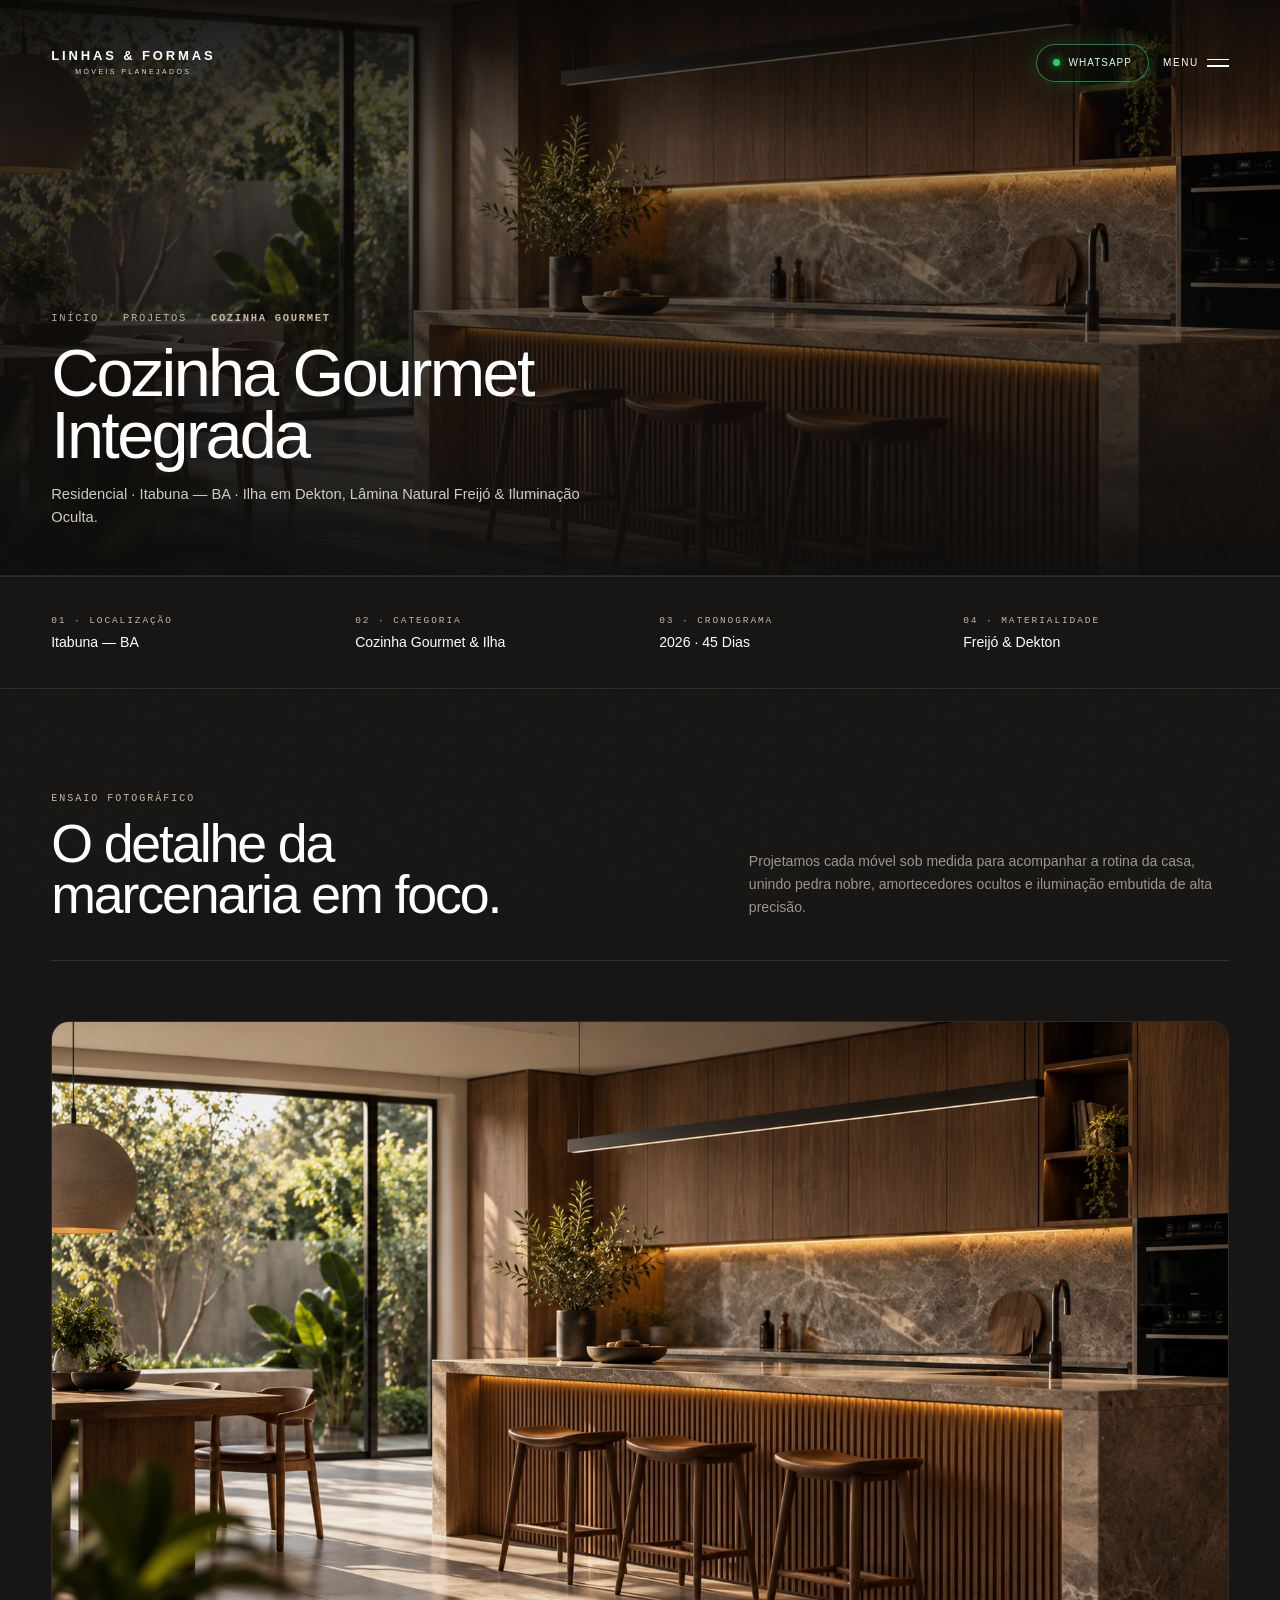
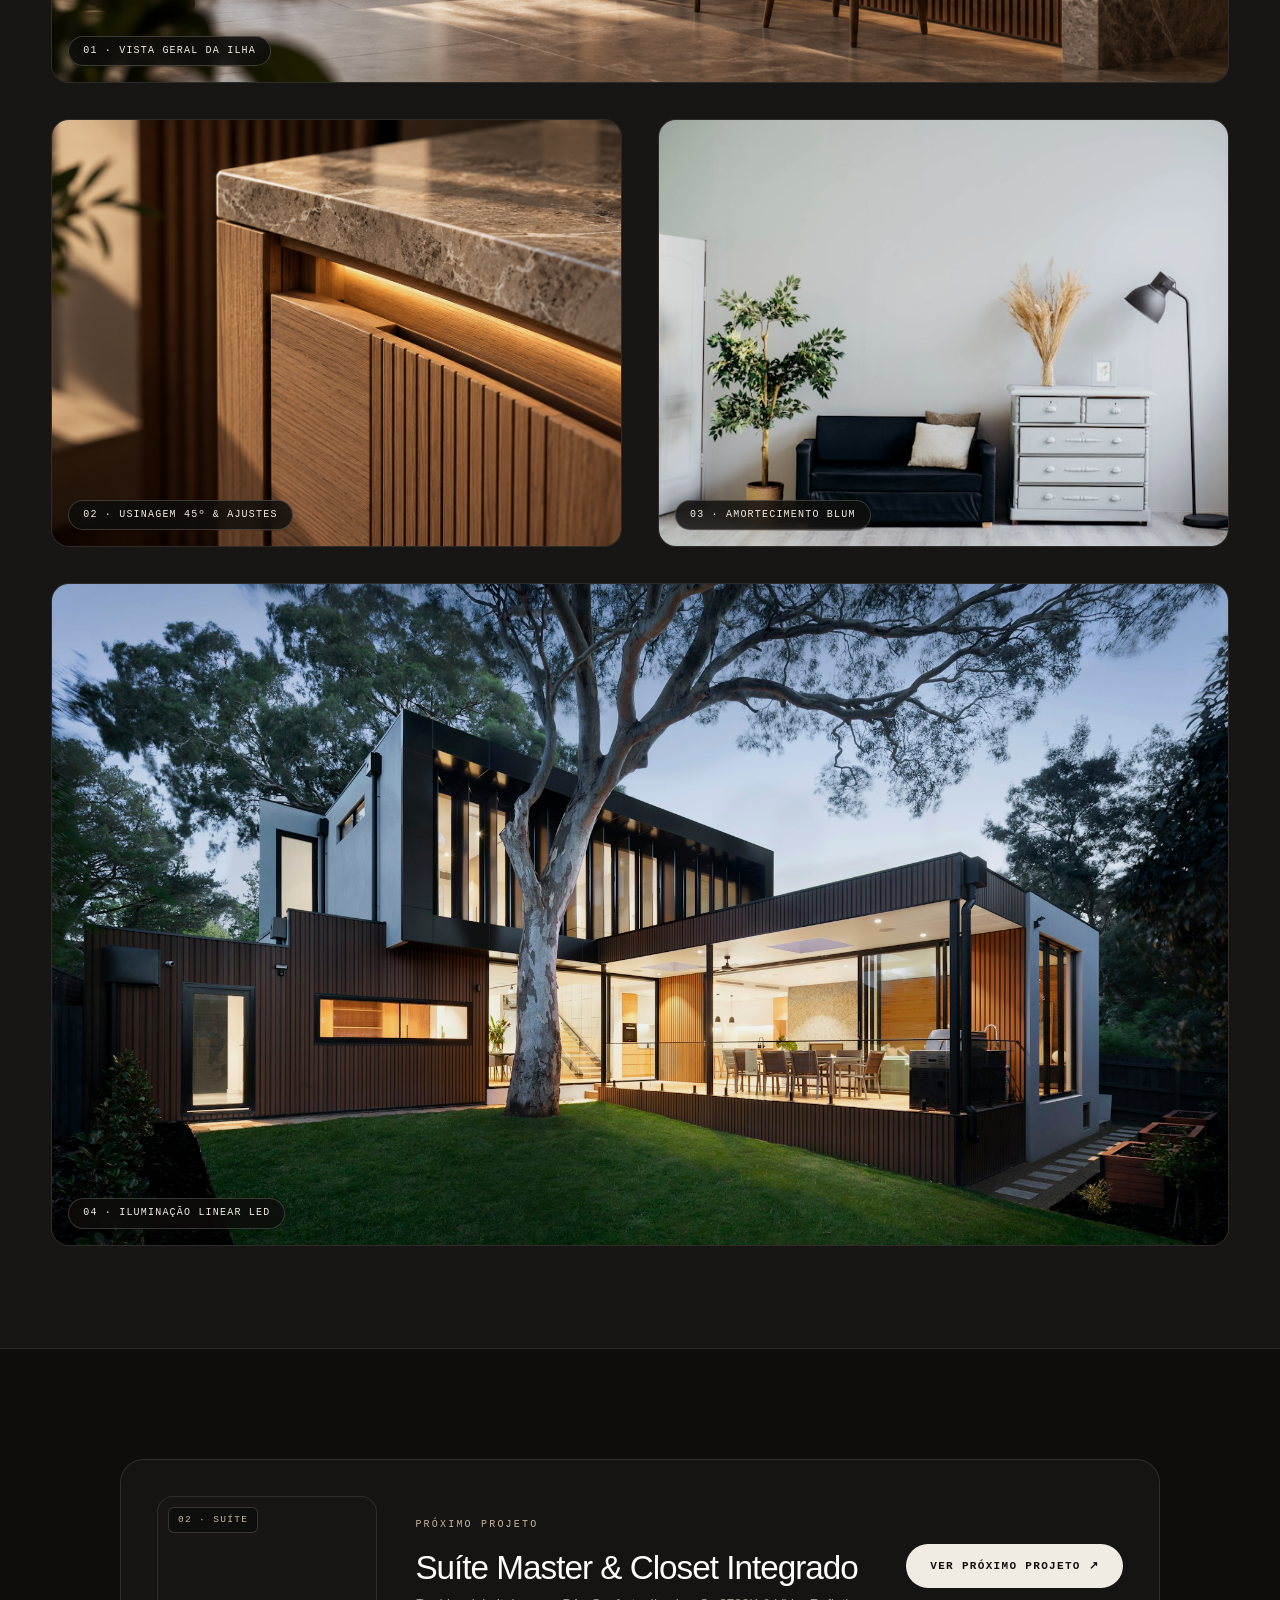
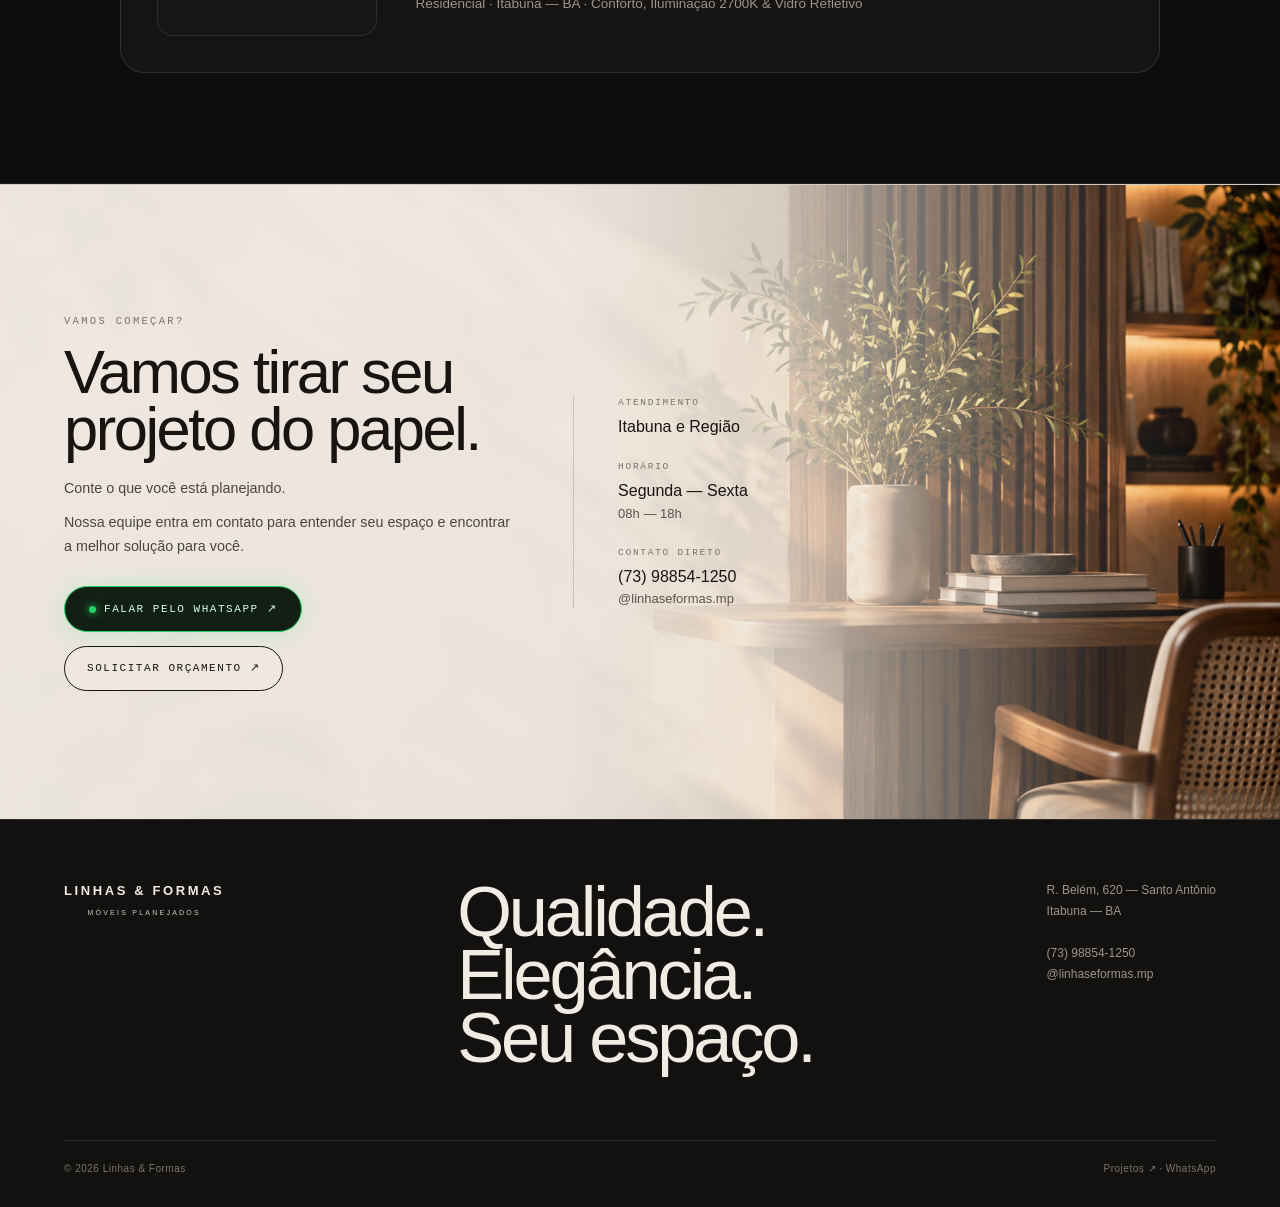
==== commit 2fa64546: "Add preview image thumbnail and update button text to 'Ver próximo projeto' in all project pages" ====
--- a/projeto-01.html
+++ b/projeto-01.html
@@ -185,12 +185,18 @@
     <!-- Próximo Projeto -->
     <section class="next-project-nav" aria-label="Navegar para o próximo projeto">
       <div class="next-project-inner">
+        <div class="next-project-thumb">
+          <img src="assets/images/quartos.png" alt="Suíte Master &amp; Closet Integrado" loading="lazy" decoding="async" width="400" height="260">
+          <span class="next-thumb-badge">02 · Suíte</span>
+        </div>
         <div class="next-project-content">
           <span class="next-kicker">PRÓXIMO PROJETO</span>
           <h2>Suíte Master &amp; Closet Integrado</h2>
           <p>Residencial · Itabuna — BA · Conforto, Iluminação 2700K &amp; Vidro Refletivo</p>
         </div>
-        <a href="projeto-02.html" class="next-project-btn magnetic">Ver estudo de caso 02 ↗</a>
+        <div class="next-project-action">
+          <a href="projeto-02.html" class="next-project-btn magnetic">Ver próximo projeto ↗</a>
+        </div>
       </div>
     </section>
 
--- a/styles.css
+++ b/styles.css
@@ -3107,41 +3107,88 @@
 
 /* Navegação para o Próximo Projeto */
 .next-project-nav {
-  background: #110f0e;
+  background: #0e0d0c;
   color: var(--cream);
-  padding: clamp(60px, 8vw, 100px) clamp(20px, 4vw, 64px);
+  padding: clamp(64px, 9vw, 110px) clamp(20px, 4vw, 64px);
   border-bottom: 1px solid rgba(241, 236, 227, 0.08);
 }
 
 .next-project-inner {
-  max-width: 1000px;
+  max-width: 1040px;
   margin: 0 auto;
   background: rgba(255, 255, 255, 0.03);
   border: 1px solid rgba(241, 236, 227, 0.12);
   border-radius: 24px;
-  padding: clamp(32px, 4.5vw, 54px) clamp(28px, 4vw, 52px);
-  display: flex;
-  justify-content: space-between;
+  padding: clamp(24px, 3.5vw, 36px);
+  display: flex;
   align-items: center;
-  gap: 32px;
-  transition: border-color 0.3s, background-color 0.3s;
+  gap: clamp(24px, 3vw, 40px);
+  transition: border-color 0.35s var(--ease-editorial), background-color 0.35s var(--ease-editorial), box-shadow 0.35s;
+  text-decoration: none;
+  color: inherit;
 }
 
 .next-project-inner:hover {
-  border-color: rgba(241, 236, 227, 0.3);
-  background: rgba(255, 255, 255, 0.045);
+  border-color: rgba(241, 236, 227, 0.32);
+  background: rgba(255, 255, 255, 0.05);
+  box-shadow: 0 16px 40px rgba(0, 0, 0, 0.4);
+}
+
+.next-project-thumb {
+  position: relative;
+  width: 220px;
+  min-width: 220px;
+  height: 140px;
+  border-radius: 16px;
+  overflow: hidden;
+  background: #181615;
+  border: 1px solid rgba(255, 255, 255, 0.1);
+  flex-shrink: 0;
+}
+
+.next-project-thumb img {
+  width: 100%;
+  height: 100%;
+  object-fit: cover;
+  object-position: center;
+  transition: transform 0.6s var(--ease-editorial), filter 0.6s;
+  display: block;
+}
+
+.next-project-inner:hover .next-project-thumb img {
+  transform: scale(1.08);
+  filter: brightness(1.05);
+}
+
+.next-thumb-badge {
+  position: absolute;
+  top: 10px;
+  left: 10px;
+  font-family: var(--font-mono);
+  font-size: 9.5px;
+  letter-spacing: 0.14em;
+  text-transform: uppercase;
+  background: rgba(14, 13, 12, 0.85);
+  color: var(--warm);
+  backdrop-filter: blur(8px);
+  -webkit-backdrop-filter: blur(8px);
+  border: 1px solid rgba(241, 236, 227, 0.18);
+  padding: 4px 9px;
+  border-radius: 6px;
+  font-weight: 500;
 }
 
 .next-project-content {
-  max-width: 580px;
+  flex: 1;
+  min-width: 0;
   display: flex;
   flex-direction: column;
-  gap: 10px;
+  gap: 8px;
 }
 
 .next-kicker {
   font-family: var(--font-mono);
-  font-size: 10.5px;
+  font-size: 10px;
   letter-spacing: 0.22em;
   text-transform: uppercase;
   color: var(--warm);
@@ -3150,32 +3197,36 @@
 
 .next-project-content h2 {
   font-family: var(--font-sans);
-  font-size: clamp(24px, 3.2vw, 42px);
+  font-size: clamp(22px, 2.6vw, 34px);
   font-weight: 400;
-  line-height: 1.08;
+  line-height: 1.1;
   letter-spacing: -0.03em;
   color: #ffffff;
   margin: 0;
 }
 
 .next-project-content p {
-  font-size: 14px;
+  font-size: 13.5px;
   color: var(--muted-light);
-  line-height: 1.55;
+  line-height: 1.5;
   margin: 0;
+}
+
+.next-project-action {
+  flex-shrink: 0;
 }
 
 .next-project-btn {
   display: inline-flex;
   align-items: center;
-  gap: 10px;
+  gap: 8px;
   background: var(--cream);
   color: var(--dark);
-  padding: 13px 26px;
+  padding: 13px 24px;
   border-radius: var(--radius-pill);
   font-family: var(--font-mono);
   font-size: 11px;
-  letter-spacing: 0.14em;
+  letter-spacing: 0.12em;
   text-transform: uppercase;
   font-weight: 600;
   text-decoration: none;
@@ -3189,11 +3240,29 @@
   box-shadow: 0 10px 24px rgba(0, 0, 0, 0.45);
 }
 
-@media (max-width: 768px) {
+@media (max-width: 860px) {
   .next-project-inner {
     flex-direction: column;
-    align-items: flex-start;
-    gap: 22px;
+    align-items: stretch;
+    gap: 20px;
+    padding: 24px 20px;
+  }
+
+  .next-project-thumb {
+    width: 100%;
+    min-width: 100%;
+    height: 190px;
+    border-radius: 14px;
+  }
+
+  .next-project-action {
+    width: 100%;
+  }
+
+  .next-project-btn {
+    width: 100%;
+    justify-content: center;
+    text-align: center;
   }
 }
 
@@ -4024,9 +4093,8 @@
     flex-shrink: 0 !important;
   }
 
-  /* Hero Section Mobile */
-  .hero,
-  .project-hero {
+  /* Hero Section Mobile (Home) */
+  .hero {
     height: 100svh !important;
     min-height: 520px !important;
     max-height: 840px !important;
@@ -4036,8 +4104,7 @@
     padding: 0 !important;
   }
 
-  .hero-card,
-  .project-hero-inner {
+  .hero-card {
     position: absolute !important;
     inset: 0 !important;
     width: 100% !important;
@@ -4052,24 +4119,21 @@
     overflow: hidden !important;
   }
 
-  .hero-media,
-  .project-hero-bg {
+  .hero-media {
     position: absolute !important;
     inset: 0 !important;
     width: 100% !important;
     height: 100% !important;
-    z-index: -2 !important;
-  }
-
-  .hero-media img,
-  .project-hero-bg img {
+    z-index: 0 !important;
+  }
+
+  .hero-media img {
     width: 100% !important;
     height: 100% !important;
     object-fit: cover !important;
   }
 
-  .hero-card::after,
-  .project-hero-inner::after {
+  .hero-card::after {
     content: "" !important;
     position: absolute !important;
     inset: 0 !important;
@@ -4078,8 +4142,7 @@
     z-index: 1 !important;
   }
 
-  .hero-content,
-  .project-hero-copy {
+  .hero-content {
     position: relative !important;
     left: auto !important;
     right: auto !important;
@@ -4093,24 +4156,21 @@
     z-index: 3 !important;
   }
 
-  .eyebrow,
-  .project-hero-copy .kicker {
+  .eyebrow {
     font-size: 9px !important;
     letter-spacing: 0.16em !important;
     margin-bottom: 8px !important;
     opacity: 0.9 !important;
   }
 
-  .hero h1,
-  .project-hero h1 {
+  .hero h1 {
     font-size: clamp(28px, 8vw, 38px) !important;
     line-height: 1.05 !important;
     letter-spacing: -0.035em !important;
     margin: 0 0 10px 0 !important;
   }
 
-  .hero-copy,
-  .project-hero-copy p {
+  .hero-copy {
     font-size: 13px !important;
     line-height: 1.5 !important;
     margin: 0 0 16px 0 !important;
@@ -4124,17 +4184,132 @@
     padding: 0 0 6px !important;
   }
 
-  .hero-card .inner-frame,
-  .project-hero-inner .inner-frame {
+  .hero-card .inner-frame {
     inset: 10px !important;
     border-radius: 10px !important;
     border-width: 1px !important;
   }
 
   .hero-index,
+  .scroll,
+  .hero-sign {
+    display: none !important;
+  }
+
+  /* Case Study Hero Mobile (projeto-01, projeto-02, projeto-03) */
+  .project-hero {
+    position: relative !important;
+    width: 100% !important;
+    height: auto !important;
+    min-height: clamp(440px, 62svh, 540px) !important;
+    max-height: none !important;
+    background: #0e0d0c !important;
+    display: flex !important;
+    align-items: flex-end !important;
+    padding: clamp(100px, 14vh, 120px) 20px 32px !important;
+    box-sizing: border-box !important;
+    overflow: hidden !important;
+  }
+
+  .project-hero-bg {
+    position: absolute !important;
+    inset: 0 !important;
+    width: 100% !important;
+    height: 100% !important;
+    z-index: 1 !important;
+  }
+
+  .project-hero-bg img {
+    width: 100% !important;
+    height: 100% !important;
+    object-fit: cover !important;
+    object-position: center 35% !important;
+    display: block !important;
+    filter: brightness(0.85) contrast(1.05) !important;
+  }
+
+  .project-hero-scrim {
+    position: absolute !important;
+    inset: 0 !important;
+    width: 100% !important;
+    height: 100% !important;
+    z-index: 2 !important;
+    background: linear-gradient(
+      180deg,
+      rgba(14, 13, 12, 0.45) 0%,
+      rgba(14, 13, 12, 0.15) 30%,
+      rgba(14, 13, 12, 0.78) 72%,
+      rgba(14, 13, 12, 0.98) 100%
+    ) !important;
+    pointer-events: none !important;
+  }
+
+  .project-hero-inner {
+    position: relative !important;
+    inset: auto !important;
+    z-index: 3 !important;
+    width: 100% !important;
+    height: auto !important;
+    padding: 0 !important;
+    display: block !important;
+    border: none !important;
+    background: none !important;
+  }
+
+  .project-hero-inner::after {
+    display: none !important;
+  }
+
+  .project-hero-content {
+    position: relative !important;
+    z-index: 4 !important;
+    width: 100% !important;
+    max-width: 100% !important;
+  }
+
+  .project-hero-content .breadcrumb-nav {
+    display: flex !important;
+    flex-wrap: wrap !important;
+    align-items: center !important;
+    gap: 6px !important;
+    font-family: var(--font-mono) !important;
+    font-size: 9.5px !important;
+    letter-spacing: 0.16em !important;
+    text-transform: uppercase !important;
+    color: var(--warm) !important;
+    margin-bottom: 12px !important;
+  }
+
+  .project-hero-content .breadcrumb-nav a {
+    color: rgba(241, 236, 227, 0.75) !important;
+    text-decoration: none !important;
+  }
+
+  .project-hero-content .breadcrumb-nav strong {
+    color: var(--warm) !important;
+  }
+
+  .project-hero-content h1 {
+    font-family: var(--font-sans) !important;
+    font-size: clamp(26px, 7.5vw, 36px) !important;
+    font-weight: 400 !important;
+    line-height: 1.04 !important;
+    letter-spacing: -0.035em !important;
+    color: #ffffff !important;
+    margin: 0 0 10px 0 !important;
+    text-shadow: 0 2px 20px rgba(0, 0, 0, 0.8) !important;
+  }
+
+  .project-hero-content .hero-copy {
+    font-size: 13px !important;
+    line-height: 1.5 !important;
+    color: rgba(241, 236, 227, 0.88) !important;
+    margin: 0 !important;
+    max-width: 100% !important;
+    text-shadow: 0 2px 14px rgba(0, 0, 0, 0.8) !important;
+  }
+
   .project-no,
-  .scroll,
-  .hero-sign,
   .project-hero-desc,
   .project-hero-cat {
     display: none !important;
@@ -4236,6 +4411,11 @@
     padding: 0 !important;
   }
 
+  /* 3D Story Editorial Mobile */
+  .geo-svg-layer {
+    display: none !important;
+  }
+
   .geo-intro {
     left: 20px !important;
     right: 20px !important;
@@ -4256,21 +4436,14 @@
 
   .geo-m1,
   .geo-m2,
-  .geo-m3 {
+  .geo-m3,
+  .geo-m4 {
     top: auto !important;
-    bottom: 48px !important;
-    right: auto !important;
+    bottom: clamp(36px, 7vh, 56px) !important;
     left: 20px !important;
     right: 20px !important;
     max-width: none !important;
     text-align: left !important;
-  }
-
-  .geo-m4 {
-    bottom: 48px !important;
-    left: 20px !important;
-    right: 20px !important;
-    max-width: none !important;
   }
 
   .geo-final {
@@ -4287,12 +4460,36 @@
   }
 
   .geo-label {
-    font-size: 22px !important;
-    margin-bottom: 4px !important;
+    display: inline-flex !important;
+    align-items: center !important;
+    gap: 8px !important;
+    font-family: var(--font-mono) !important;
+    font-size: 11px !important;
+    letter-spacing: 0.22em !important;
+    text-transform: uppercase !important;
+    color: var(--warm) !important;
+    margin-bottom: 8px !important;
+    font-weight: 600 !important;
+    text-shadow: 0 2px 10px rgba(0, 0, 0, 0.95) !important;
+  }
+
+  .geo-label::before {
+    content: '' !important;
+    display: inline-block !important;
+    width: 6px !important;
+    height: 6px !important;
+    border-radius: 50% !important;
+    background: var(--warm) !important;
+    box-shadow: 0 0 8px rgba(223, 200, 175, 0.8) !important;
   }
 
   .geo-desc {
-    font-size: 13px !important;
+    font-size: clamp(20px, 5.5vw, 26px) !important;
+    font-weight: 400 !important;
+    line-height: 1.18 !important;
+    letter-spacing: -0.02em !important;
+    color: #ffffff !important;
+    text-shadow: 0 2px 16px rgba(0, 0, 0, 0.95), 0 0 30px rgba(0, 0, 0, 0.9) !important;
   }
 
   /* Ambientes Cards Mobile */
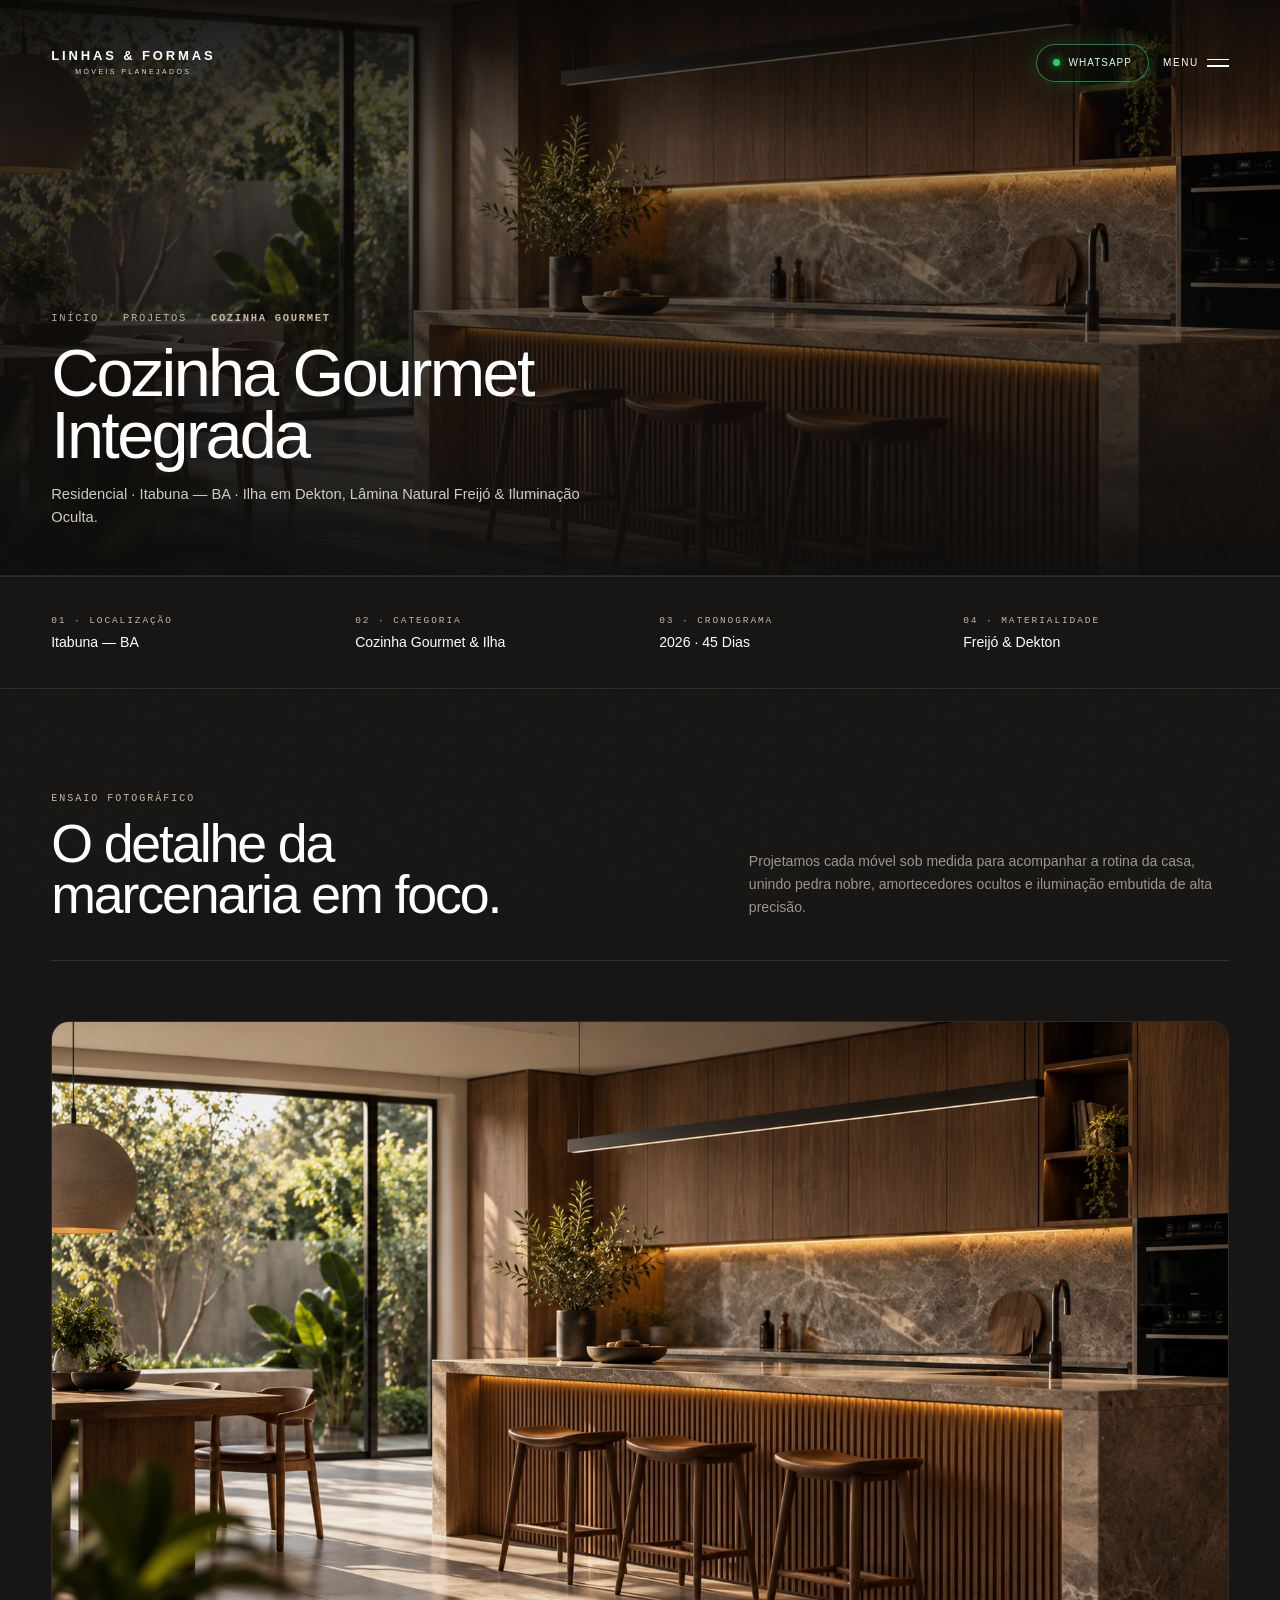
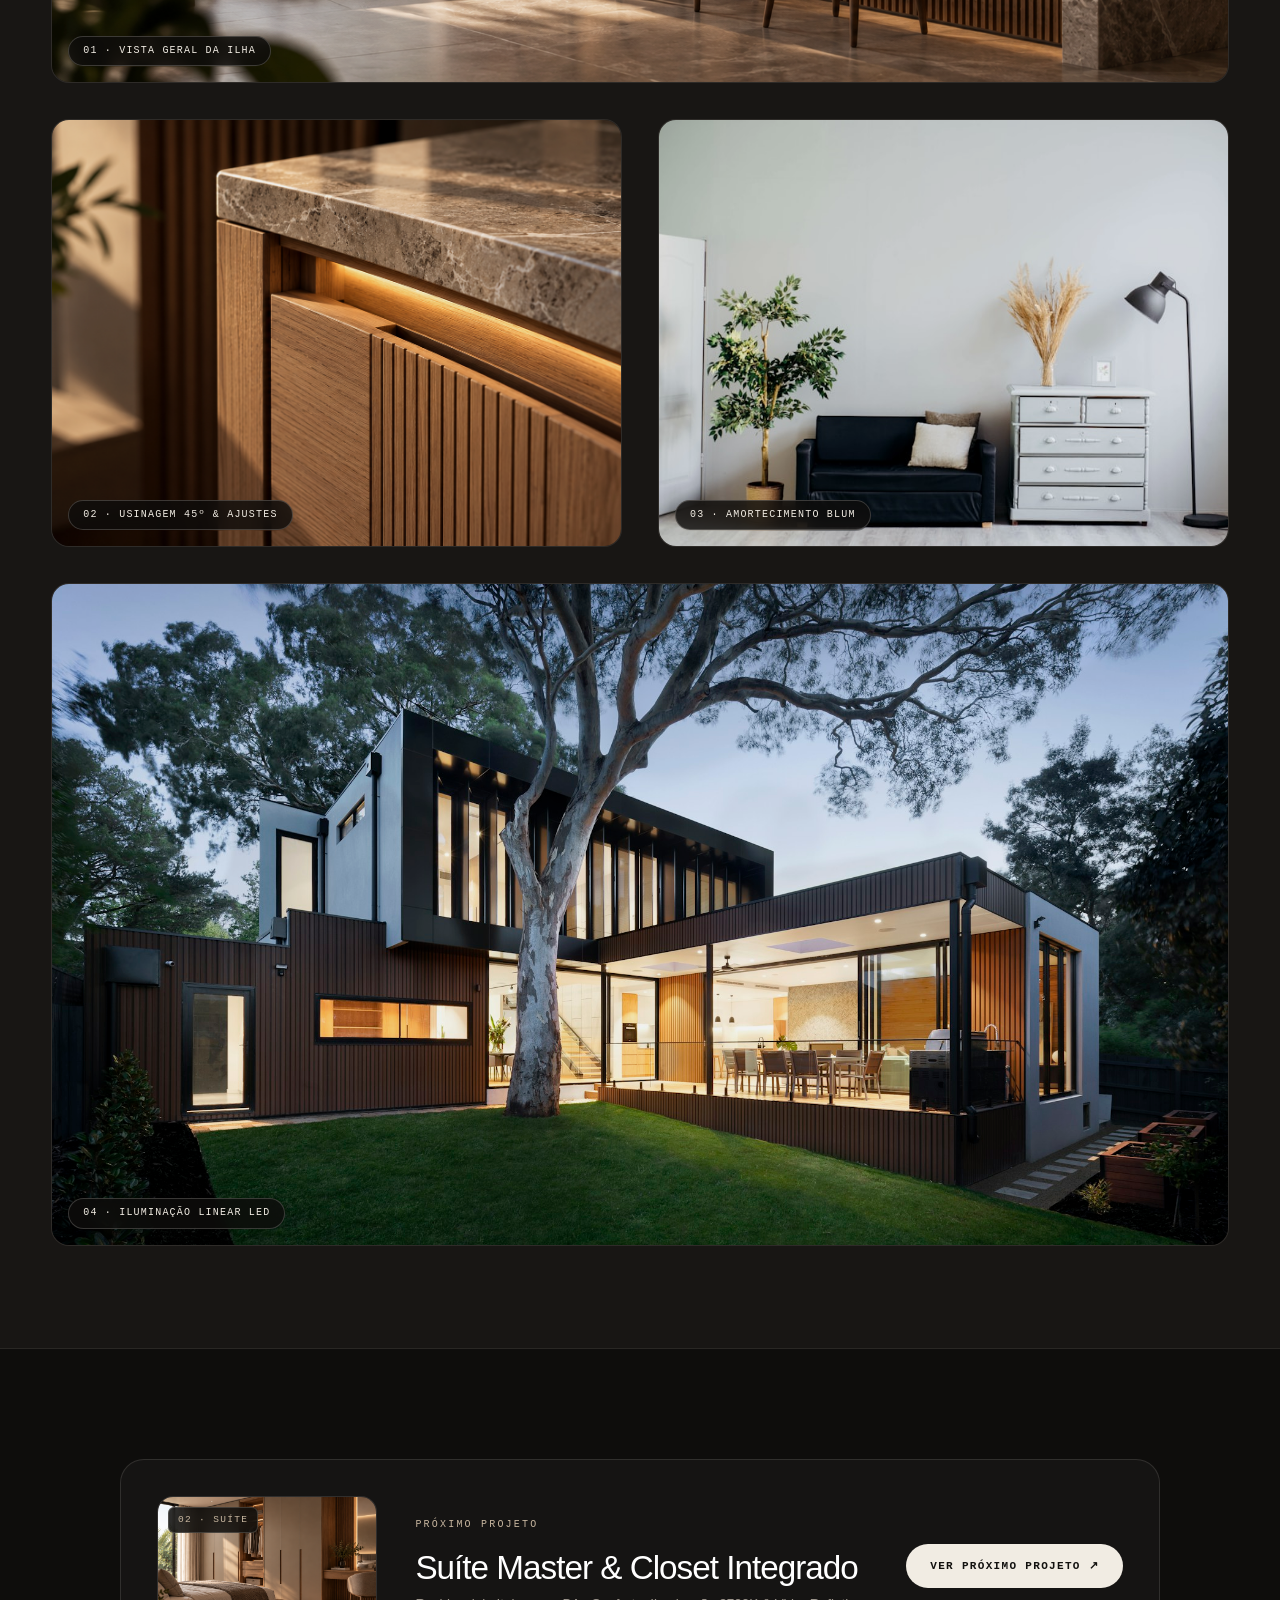
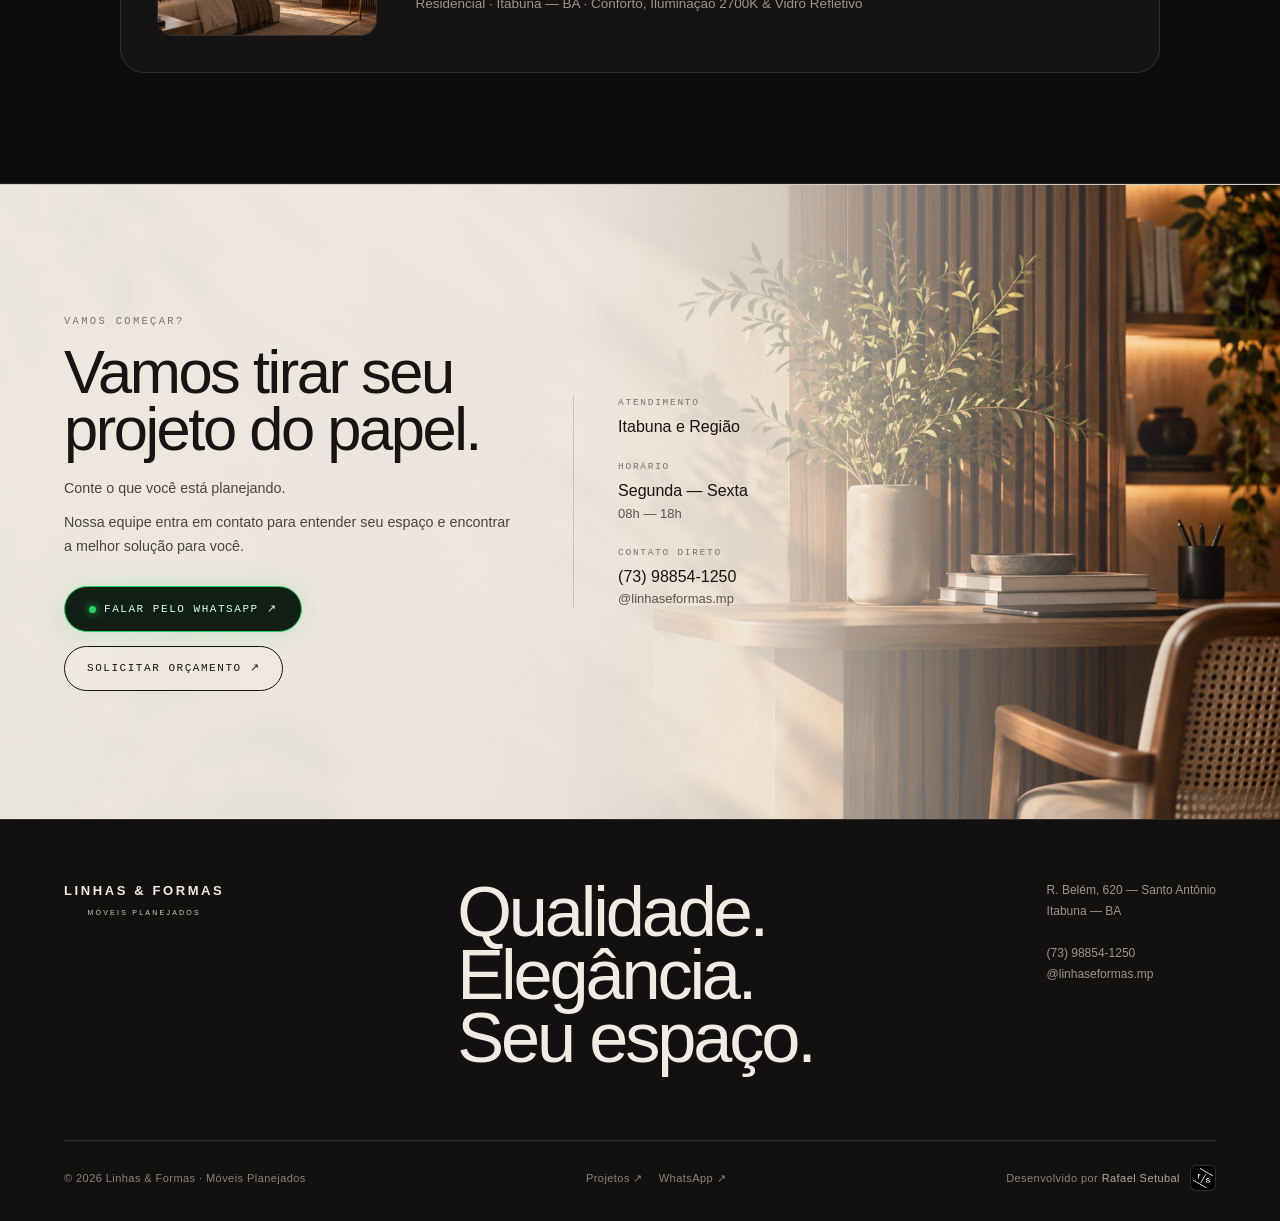
==== commit 888d1077: "Add footer developer credit for Rafael Setubal with logo linked to marzcreativedesign.com" ====
--- a/projeto-01.html
+++ b/projeto-01.html
@@ -263,8 +263,17 @@
       </div>
     </div>
     <div class="foot-bottom">
-      <span>© 2026 Linhas &amp; Formas</span>
-      <span><a href="projetos.html">Projetos ↗</a> · <a href="https://wa.me/5573988541250" target="_blank" rel="noopener noreferrer">WhatsApp</a></span>
+      <span>© 2026 Linhas &amp; Formas · Móveis Planejados</span>
+      <div class="foot-bottom-links">
+        <a href="projetos.html">Projetos ↗</a>
+        <a href="https://wa.me/5573988541250" target="_blank" rel="noopener noreferrer">WhatsApp ↗</a>
+      </div>
+      <a href="https://marzcreativedesign.com" target="_blank" rel="noopener noreferrer" class="foot-dev-badge" aria-label="Desenvolvido por Rafael Setubal · Marz Creative Design">
+        <span class="foot-dev-text">Desenvolvido por <strong>Rafael Setubal</strong></span>
+        <span class="foot-dev-logo">
+          <img src="assets/images/logo-marz.png" alt="Logo Rafael Setubal · Marz Creative Design" width="26" height="26" loading="lazy" decoding="async">
+        </span>
+      </a>
     </div>
   </footer>
 
--- a/styles.css
+++ b/styles.css
@@ -3771,16 +3771,83 @@
 
 .foot-bottom {
   border-top: 1px solid var(--lightline);
-  padding-top: 20px;
+  padding-top: 24px;
   display: flex;
   justify-content: space-between;
-  font-size: 10px;
-  color: #7a746c;
-  letter-spacing: 0.05em;
+  align-items: center;
+  font-size: 11px;
+  color: #8a847c;
+  letter-spacing: 0.04em;
+  flex-wrap: wrap;
+  gap: 16px;
+}
+
+.foot-bottom-links {
+  display: inline-flex;
+  align-items: center;
+  gap: 16px;
+}
+
+.foot-bottom a {
+  color: #8a847c;
+  text-decoration: none;
+  transition: color 0.25s var(--ease-editorial);
 }
 
 .foot-bottom a:hover {
   color: var(--cream);
+}
+
+.foot-dev-badge {
+  display: inline-flex;
+  align-items: center;
+  gap: 10px;
+  text-decoration: none;
+  color: #8a847c;
+  font-size: 11px;
+  transition: color 0.25s var(--ease-editorial), transform 0.25s var(--ease-editorial);
+}
+
+.foot-dev-badge:hover {
+  color: var(--cream);
+  transform: translateY(-1px);
+}
+
+.foot-dev-badge strong {
+  color: #b0aaa0;
+  font-weight: 500;
+  transition: color 0.25s var(--ease-editorial);
+}
+
+.foot-dev-badge:hover strong {
+  color: #ffffff;
+}
+
+.foot-dev-logo {
+  display: inline-flex;
+  align-items: center;
+  justify-content: center;
+  width: 26px;
+  height: 26px;
+  border-radius: 6px;
+  overflow: hidden;
+  background: #000000;
+  border: 1px solid rgba(241, 236, 227, 0.2);
+  transition: border-color 0.25s, transform 0.25s, box-shadow 0.25s;
+  flex-shrink: 0;
+}
+
+.foot-dev-logo img {
+  width: 100%;
+  height: 100%;
+  object-fit: contain;
+  display: block;
+}
+
+.foot-dev-badge:hover .foot-dev-logo {
+  border-color: rgba(241, 236, 227, 0.6);
+  box-shadow: 0 0 12px rgba(241, 236, 227, 0.25);
+  transform: scale(1.08);
 }
 
 /* --------------------------------------------------------------------------
@@ -5038,8 +5105,18 @@
 
   .foot-bottom {
     flex-direction: column !important;
-    gap: 10px !important;
+    align-items: flex-start !important;
+    gap: 14px !important;
     text-align: left !important;
+  }
+
+  .foot-bottom-links {
+    display: flex !important;
+    gap: 16px !important;
+  }
+
+  .foot-dev-badge {
+    margin-top: 4px !important;
   }
 
   /* Lightbox Mobile */
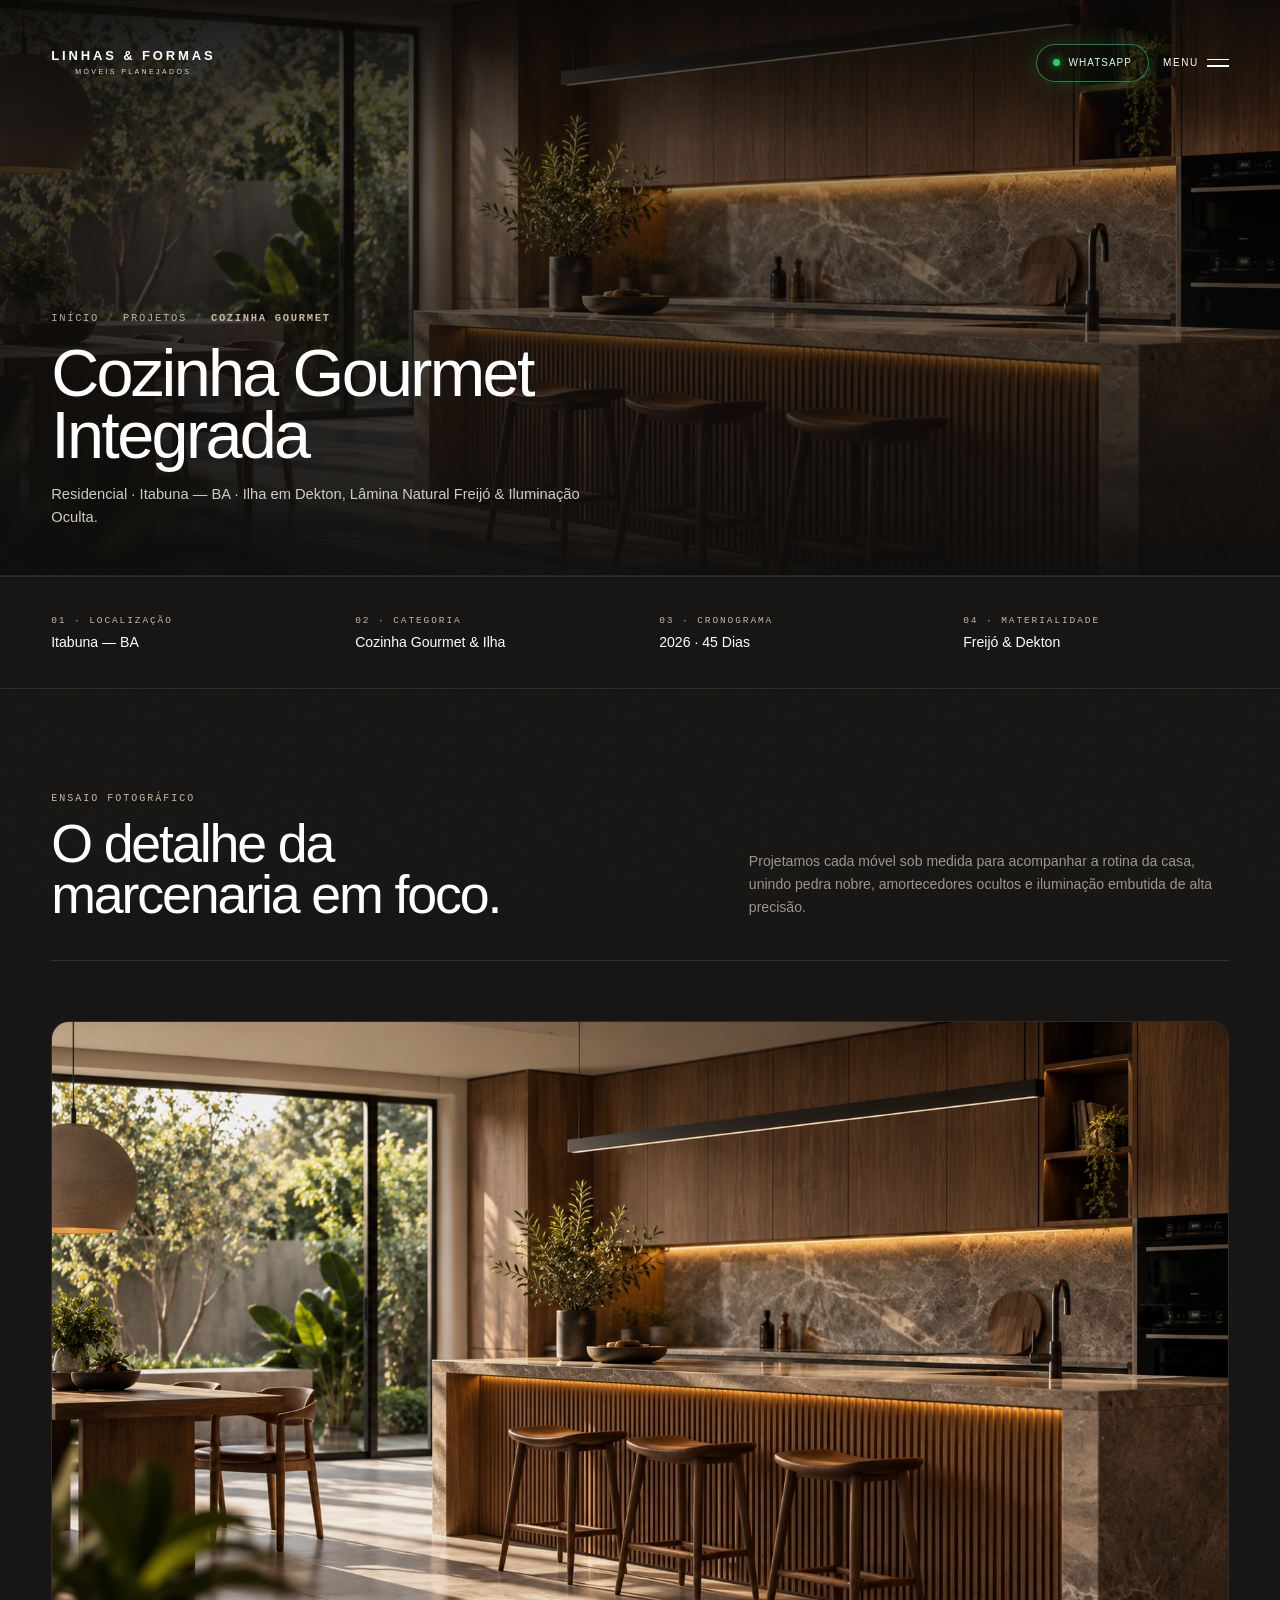
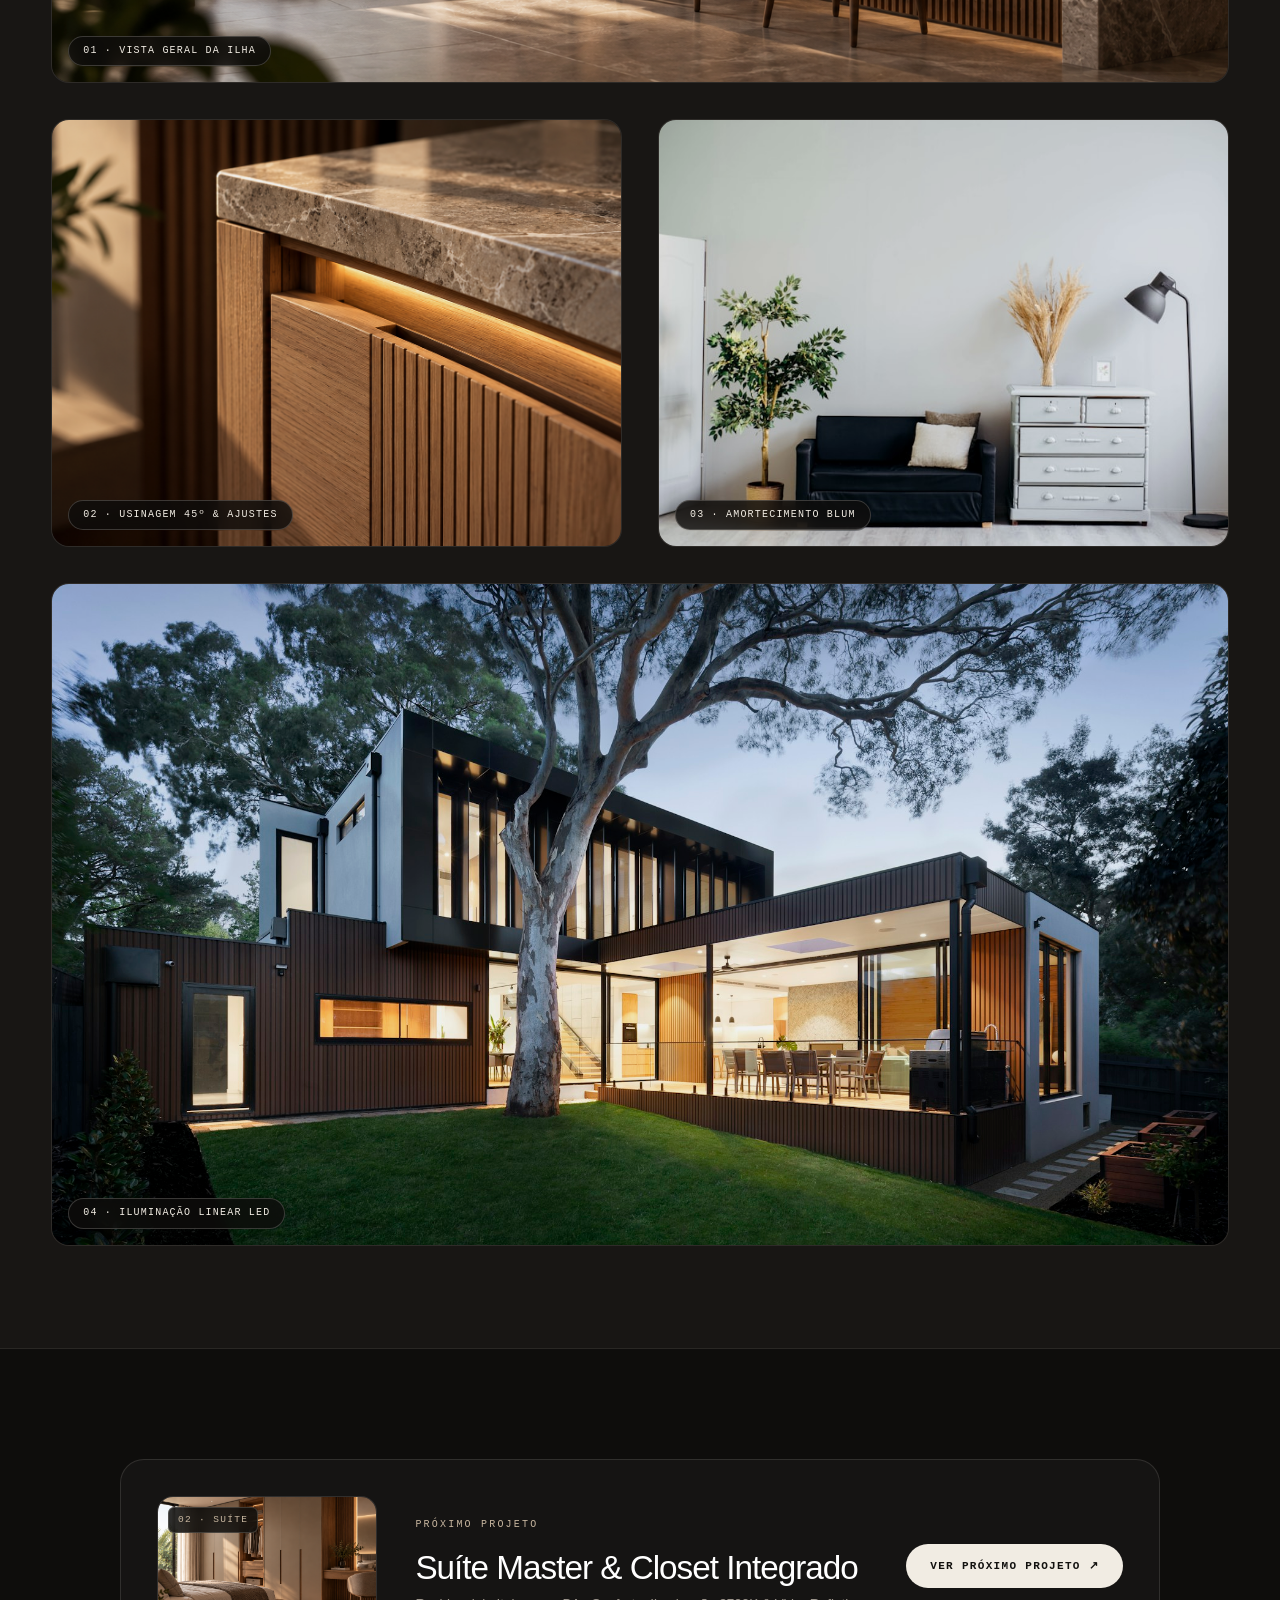
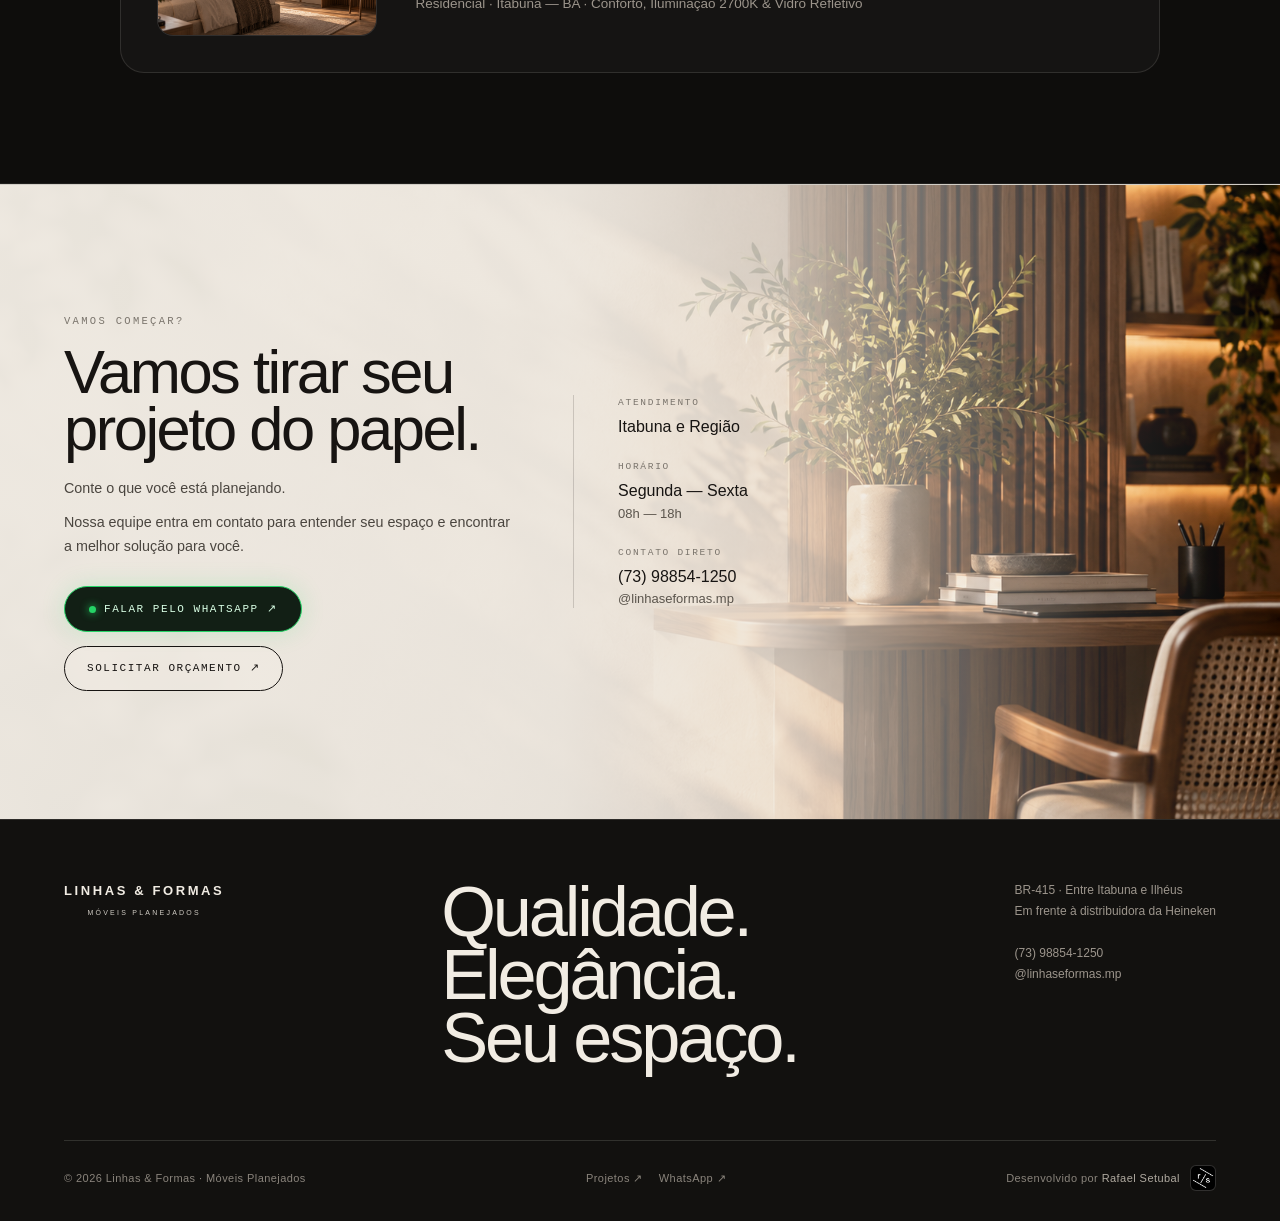
==== commit 775b23d8: "feat: atualizar arquitetura de localizacao para BR-415 (em frente a Heineken) com secao de mapa ofic" ====
--- a/projeto-01.html
+++ b/projeto-01.html
@@ -55,8 +55,11 @@
             <a href="index.html#processo" class="menu-close-link" data-preview-img="assets/images/unsplash/process-marcenaria.jpg" data-preview-cat="04 · Processo" data-preview-sub="Medição, Projeto 3D, Produção &amp; Instalação">
               <span class="menu-num">04</span> Processo
             </a>
-            <a href="index.html#contato" class="menu-close-link" data-preview-img="assets/images/cta.png" data-preview-cat="05 · Contato" data-preview-sub="Atendimento Dedicado · Itabuna — BA">
-              <span class="menu-num">05</span> Contato
+            <a href="index.html#localizacao" class="menu-close-link" data-preview-img="assets/images/unsplash/material-texturas.jpg" data-preview-cat="05 · Localização" data-preview-sub="BR-415 · Entre Itabuna e Ilhéus">
+              <span class="menu-num">05</span> Localização
+            </a>
+            <a href="index.html#contato" class="menu-close-link" data-preview-img="assets/images/cta.png" data-preview-cat="06 · Contato" data-preview-sub="Atendimento Dedicado · Itabuna e Região">
+              <span class="menu-num">06</span> Contato
             </a>
           </nav>
         </div>
@@ -81,17 +84,18 @@
           <div class="menu-sub-links">
             <a href="projetos.html">Ver portfólio completo ↗</a>
             <a href="https://wa.me/5573988541250" target="_blank" rel="noopener noreferrer">Falar no WhatsApp ↗</a>
+            <a href="https://maps.app.goo.gl/SGHu81N8UrrnD1yV6" target="_blank" rel="noopener noreferrer">Como Chegar (Maps) ↗</a>
           </div>
         </div>
         <div class="menu-sub-item">
           <span class="menu-sub-label">Showroom &amp; Fábrica</span>
-          <p class="menu-sub-text">R. Belém, 620 — Santo Antônio · Itabuna — BA<br>Segunda a Sexta · 08h às 18h</p>
+          <p class="menu-sub-text">BR-415 · Entre Itabuna e Ilhéus<br><span style="opacity: 0.85; font-size: 0.9em;">Em frente à distribuidora da Heineken</span><br>Segunda a Sexta · 08h às 18h</p>
         </div>
       </div>
     </div>
 
     <div class="menu-overlay-footer" aria-hidden="true">
-      <span>R. Belém, 620 — Santo Antônio · Itabuna — BA</span>
+      <span>BR-415 · Entre Itabuna e Ilhéus (Em frente à Heineken)</span>
       <span>(73) 98854-1250 · @linhaseformas.mp</span>
     </div>
   </div>
@@ -259,7 +263,7 @@
         <div class="foot-title">Qualidade.<br>Elegância.<br>Seu espaço.</div>
       </div>
       <div class="foot-side">
-        R. Belém, 620 — Santo Antônio<br>Itabuna — BA<br><br>(73) 98854-1250<br>@linhaseformas.mp
+        BR-415 · Entre Itabuna e Ilhéus<br>Em frente à distribuidora da Heineken<br><br>(73) 98854-1250<br>@linhaseformas.mp
       </div>
     </div>
     <div class="foot-bottom">
--- a/styles.css
+++ b/styles.css
@@ -5975,6 +5975,314 @@
   }
 }
 
-
-
-
+/* ==========================================================================
+   SEÇÃO DE LOCALIZAÇÃO OFICIAL — BR-415 (ARQUITETURA DE ROTA & MAPA)
+   ========================================================================== */
+.location-section {
+  background: var(--stone-warm);
+  color: var(--ink);
+  padding: clamp(64px, 7.5vw, 120px) clamp(20px, 5vw, 64px);
+  position: relative;
+  border-top: 1px solid var(--line);
+  border-bottom: 1px solid var(--line);
+  box-sizing: border-box;
+}
+
+.location-inner {
+  max-width: 1440px;
+  margin: 0 auto;
+  display: grid;
+  grid-template-columns: 1.05fr 0.95fr;
+  gap: clamp(36px, 5vw, 72px);
+  align-items: center;
+}
+
+/* Coluna de Informações */
+.location-info {
+  display: flex;
+  flex-direction: column;
+  align-items: flex-start;
+}
+
+.location-kicker {
+  font-size: 11px;
+  letter-spacing: 0.22em;
+  text-transform: uppercase;
+  color: var(--muted);
+  font-weight: 600;
+  margin-bottom: 16px;
+  display: inline-flex;
+  align-items: center;
+  gap: 8px;
+}
+
+.location-pin-icon {
+  color: var(--ink);
+  flex-shrink: 0;
+}
+
+.location-title {
+  font-family: var(--font-serif);
+  font-size: clamp(34px, 4.2vw, 56px);
+  font-weight: 400;
+  line-height: 1.05;
+  letter-spacing: -0.04em;
+  color: var(--ink);
+  margin: 0 0 18px;
+}
+
+.location-desc {
+  font-size: clamp(15px, 1.15vw, 17px);
+  line-height: 1.6;
+  color: #4a443e;
+  margin: 0 0 28px;
+  max-width: 520px;
+}
+
+/* Card com resumo de referência */
+.location-ref-card {
+  background: rgba(255, 255, 255, 0.7);
+  backdrop-filter: blur(10px);
+  -webkit-backdrop-filter: blur(10px);
+  border: 1px solid var(--line-strong);
+  border-radius: var(--radius-md);
+  padding: 20px 24px;
+  width: 100%;
+  max-width: 520px;
+  box-sizing: border-box;
+  display: flex;
+  flex-direction: column;
+  gap: 14px;
+  margin-bottom: 32px;
+  box-shadow: 0 4px 20px rgba(0, 0, 0, 0.03);
+}
+
+.location-ref-item {
+  display: flex;
+  flex-direction: column;
+  gap: 3px;
+}
+
+.ref-label {
+  font-size: 9.5px;
+  letter-spacing: 0.16em;
+  text-transform: uppercase;
+  color: var(--muted);
+  font-weight: 600;
+}
+
+.ref-val {
+  font-size: 14px;
+  font-weight: 600;
+  color: var(--ink);
+  line-height: 1.4;
+}
+
+.ref-sub {
+  font-size: 13px;
+  color: #554f48;
+}
+
+.location-ref-divider {
+  width: 100%;
+  height: 1px;
+  background: var(--line-subtle);
+}
+
+/* Botões / CTAs */
+.location-actions {
+  display: flex;
+  flex-wrap: wrap;
+  gap: 14px;
+  align-items: center;
+}
+
+.location-btn-primary {
+  display: inline-flex;
+  align-items: center;
+  justify-content: center;
+  gap: 8px;
+  background: var(--ink);
+  color: var(--cream);
+  padding: 14px 28px;
+  border-radius: var(--radius-pill);
+  font-size: 11px;
+  letter-spacing: 0.16em;
+  font-weight: 600;
+  text-transform: uppercase;
+  text-decoration: none;
+  border: 1px solid var(--ink);
+  transition: all var(--duration-normal) var(--ease-editorial);
+  cursor: pointer;
+}
+
+.location-btn-primary:hover {
+  background: #2b2622;
+  border-color: #2b2622;
+  color: #ffffff;
+  transform: translateY(-2px);
+  box-shadow: 0 6px 20px rgba(23, 20, 18, 0.2);
+}
+
+.location-btn-secondary {
+  display: inline-flex;
+  align-items: center;
+  justify-content: center;
+  gap: 8px;
+  background: transparent;
+  color: var(--ink);
+  padding: 14px 24px;
+  border-radius: var(--radius-pill);
+  font-size: 11px;
+  letter-spacing: 0.14em;
+  font-weight: 600;
+  text-transform: uppercase;
+  text-decoration: none;
+  border: 1px solid var(--line-strong);
+  transition: all var(--duration-normal) var(--ease-editorial);
+  cursor: pointer;
+}
+
+.location-btn-secondary:hover {
+  background: rgba(23, 20, 18, 0.05);
+  border-color: var(--ink);
+  color: var(--ink);
+  transform: translateY(-2px);
+}
+
+/* Coluna do Mapa */
+.location-map-wrapper {
+  display: flex;
+  flex-direction: column;
+  gap: 10px;
+  width: 100%;
+}
+
+.location-map-card {
+  position: relative;
+  width: 100%;
+  aspect-ratio: 16 / 10;
+  min-height: 380px;
+  border-radius: var(--radius-md);
+  overflow: hidden;
+  border: 1px solid var(--line-strong);
+  background: var(--dark-surface);
+  box-shadow: 0 16px 40px rgba(0, 0, 0, 0.07);
+}
+
+.location-map-iframe {
+  width: 100%;
+  height: 100%;
+  border: 0;
+  display: block;
+}
+
+.location-map-overlay-badge {
+  position: absolute;
+  top: 14px;
+  left: 14px;
+  z-index: 2;
+  display: inline-flex;
+  align-items: center;
+  gap: 8px;
+  background: rgba(18, 17, 15, 0.88);
+  backdrop-filter: blur(8px);
+  -webkit-backdrop-filter: blur(8px);
+  border: 1px solid rgba(241, 236, 227, 0.18);
+  color: var(--cream);
+  padding: 6px 14px;
+  border-radius: var(--radius-pill);
+  font-size: 10.5px;
+  letter-spacing: 0.08em;
+  font-weight: 500;
+  pointer-events: none;
+}
+
+.map-badge-dot {
+  width: 6px;
+  height: 6px;
+  border-radius: 50%;
+  background: #25d366;
+  box-shadow: 0 0 8px #25d366;
+}
+
+.location-map-caption {
+  display: flex;
+  justify-content: space-between;
+  align-items: center;
+  font-size: 11px;
+  color: var(--muted);
+  padding: 0 4px;
+}
+
+.location-map-caption a {
+  color: var(--ink);
+  font-weight: 500;
+  text-decoration: none;
+  border-bottom: 1px solid currentColor;
+  transition: opacity var(--duration-fast);
+}
+
+.location-map-caption a:hover {
+  opacity: 0.7;
+}
+
+/* Responsividade Mobile & Tablet */
+@media (max-width: 960px) {
+  .location-inner {
+    grid-template-columns: 1fr;
+    gap: 36px;
+  }
+
+  .location-title {
+    font-size: clamp(28px, 6.5vw, 42px);
+  }
+
+  .location-ref-card {
+    max-width: 100%;
+  }
+
+  .location-actions {
+    flex-direction: column;
+    width: 100%;
+    align-items: stretch;
+  }
+
+  .location-btn-primary,
+  .location-btn-secondary {
+    width: 100%;
+    box-sizing: border-box;
+    text-align: center;
+  }
+
+  .location-map-card {
+    aspect-ratio: 16 / 11;
+    min-height: 290px;
+  }
+}
+
+@media (max-width: 480px) {
+  .location-section {
+    padding: 52px 18px;
+  }
+
+  .location-ref-card {
+    padding: 16px;
+    gap: 12px;
+  }
+
+  .location-map-card {
+    min-height: 260px;
+  }
+
+  .location-map-caption {
+    flex-direction: column;
+    align-items: flex-start;
+    gap: 6px;
+  }
+}
+
+
+
+
+
